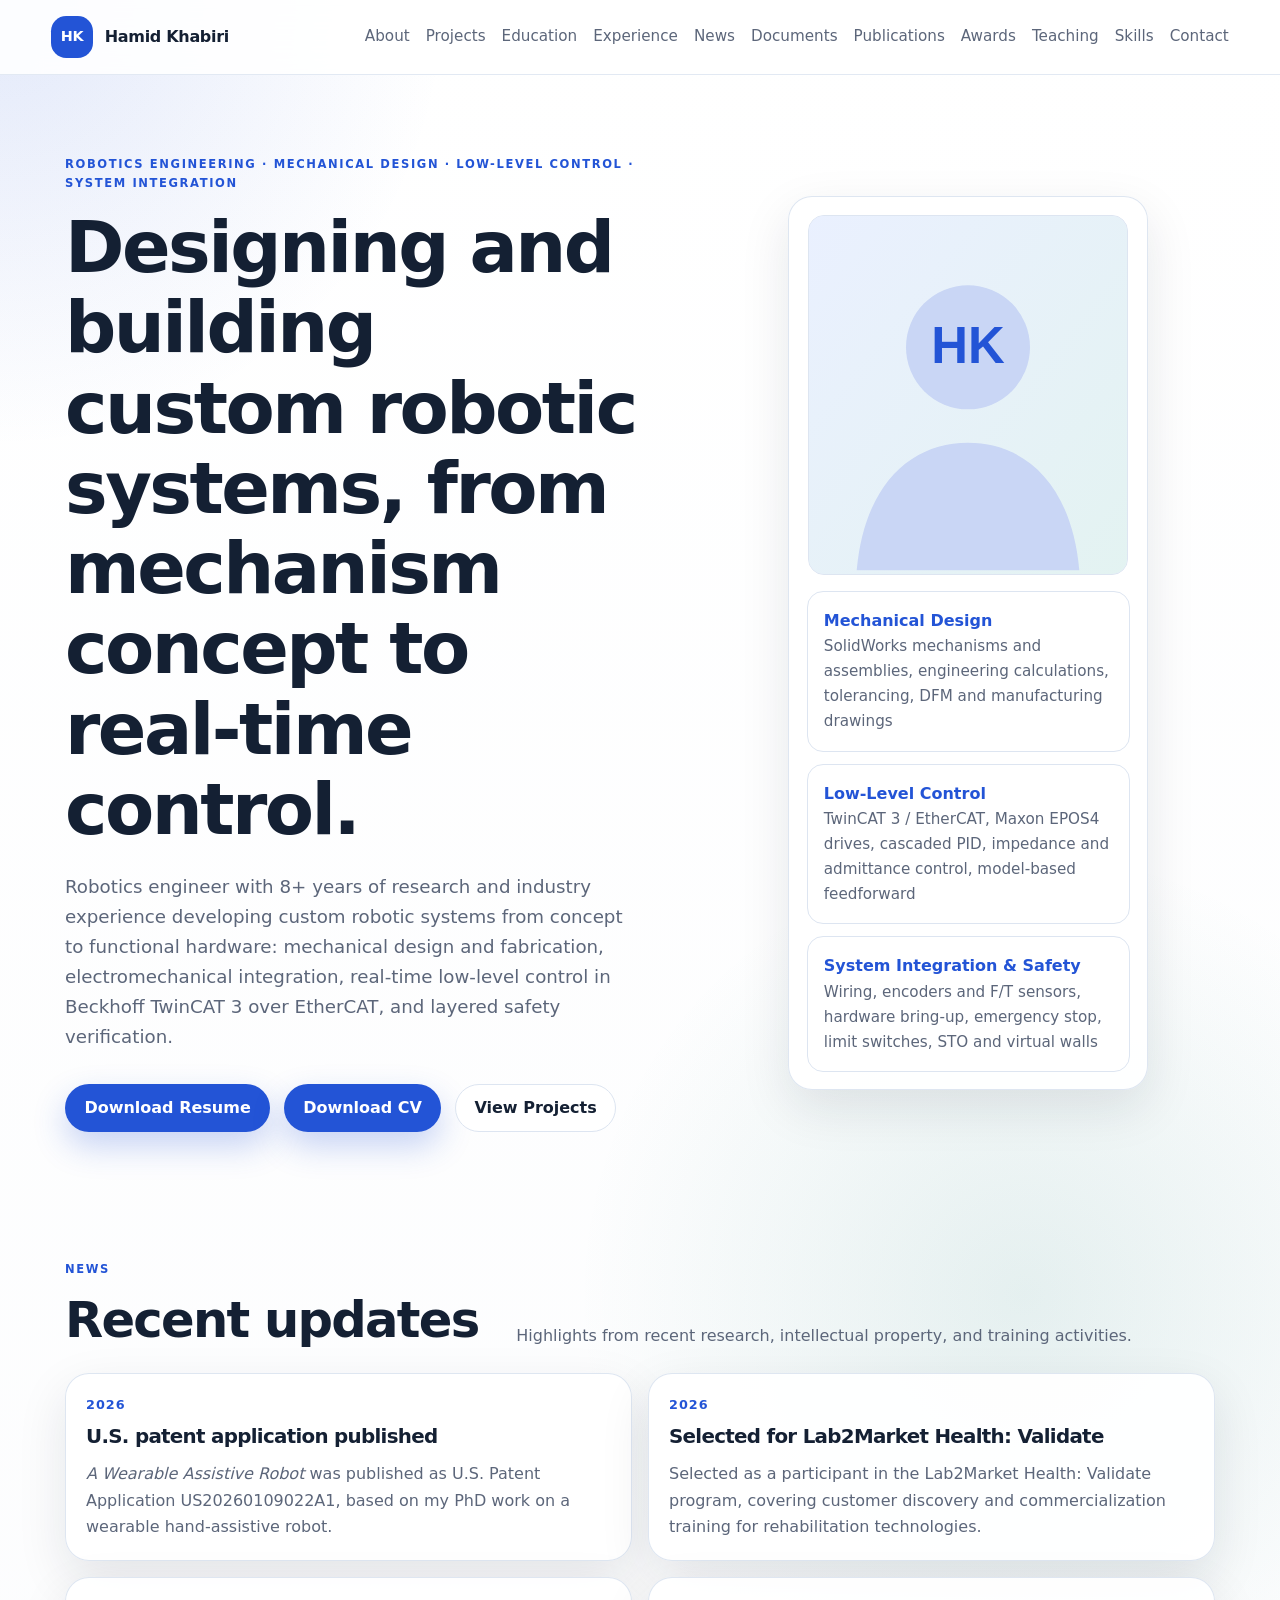
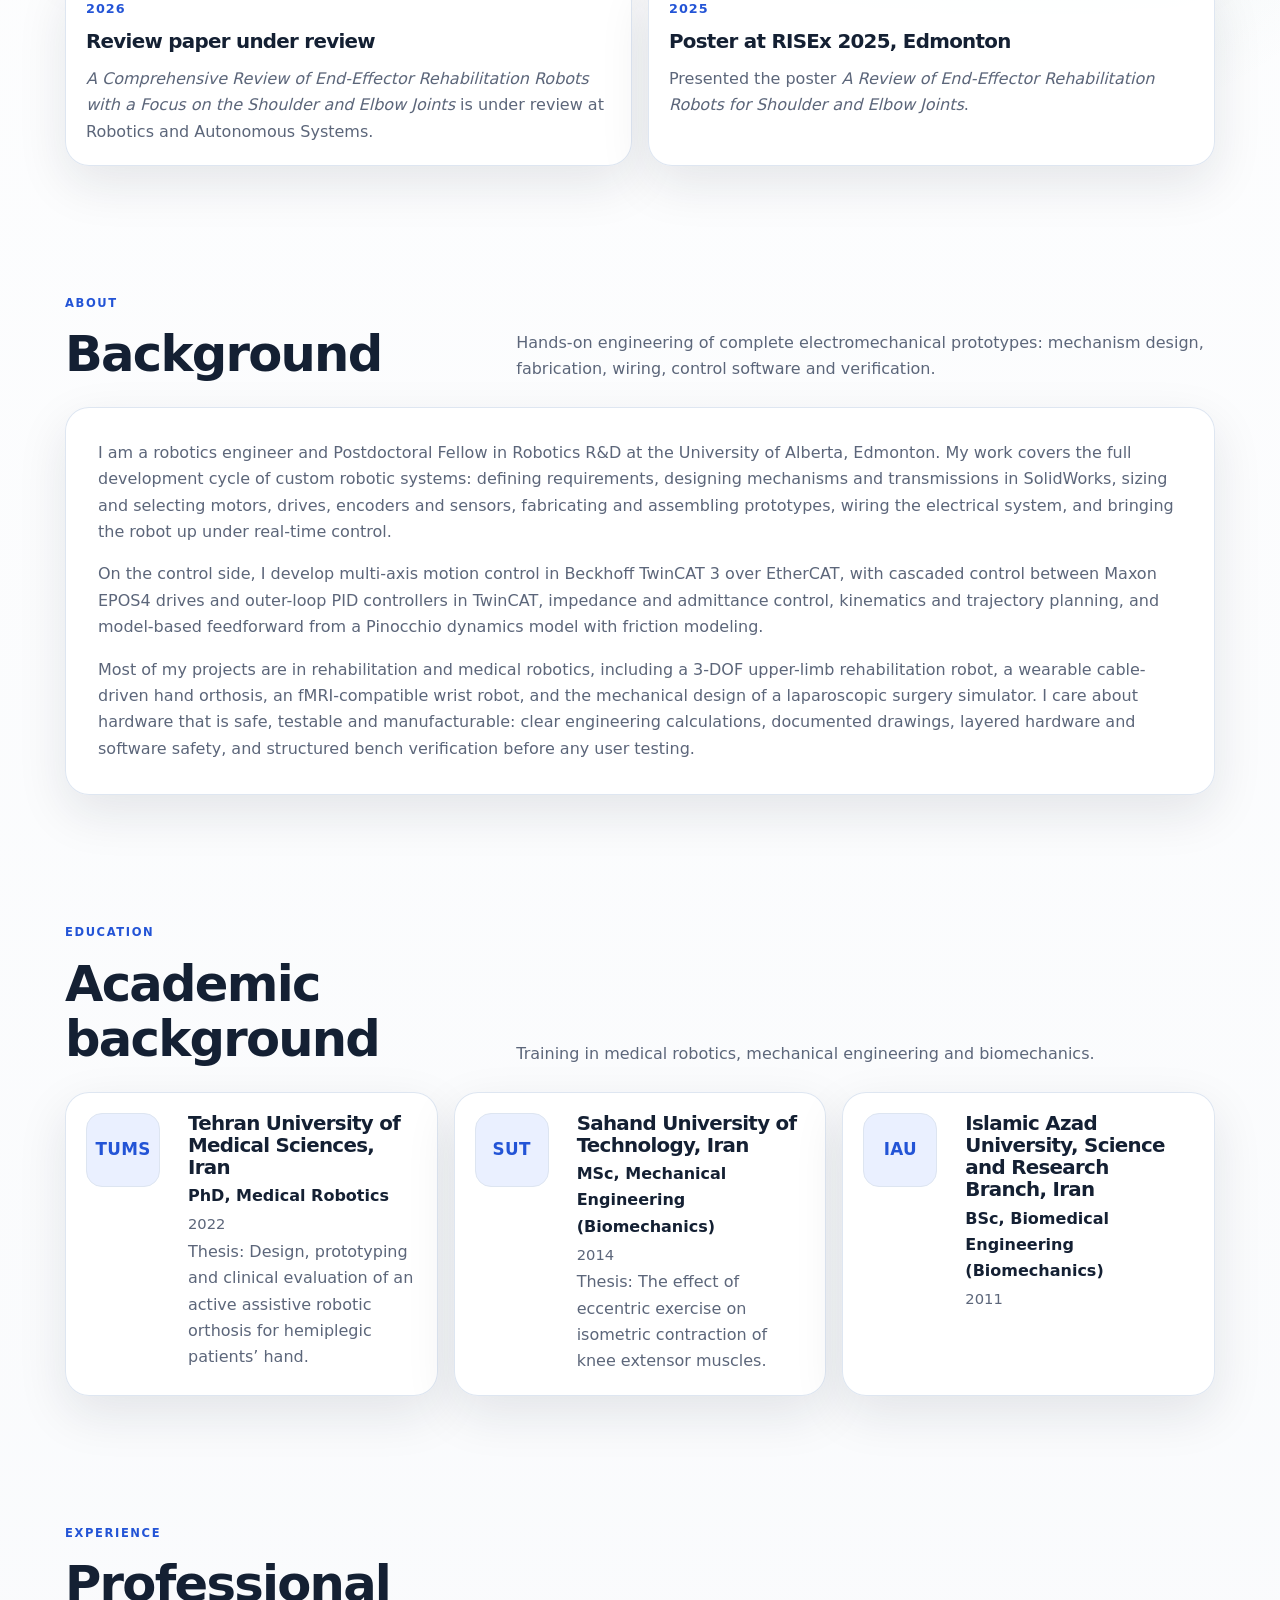
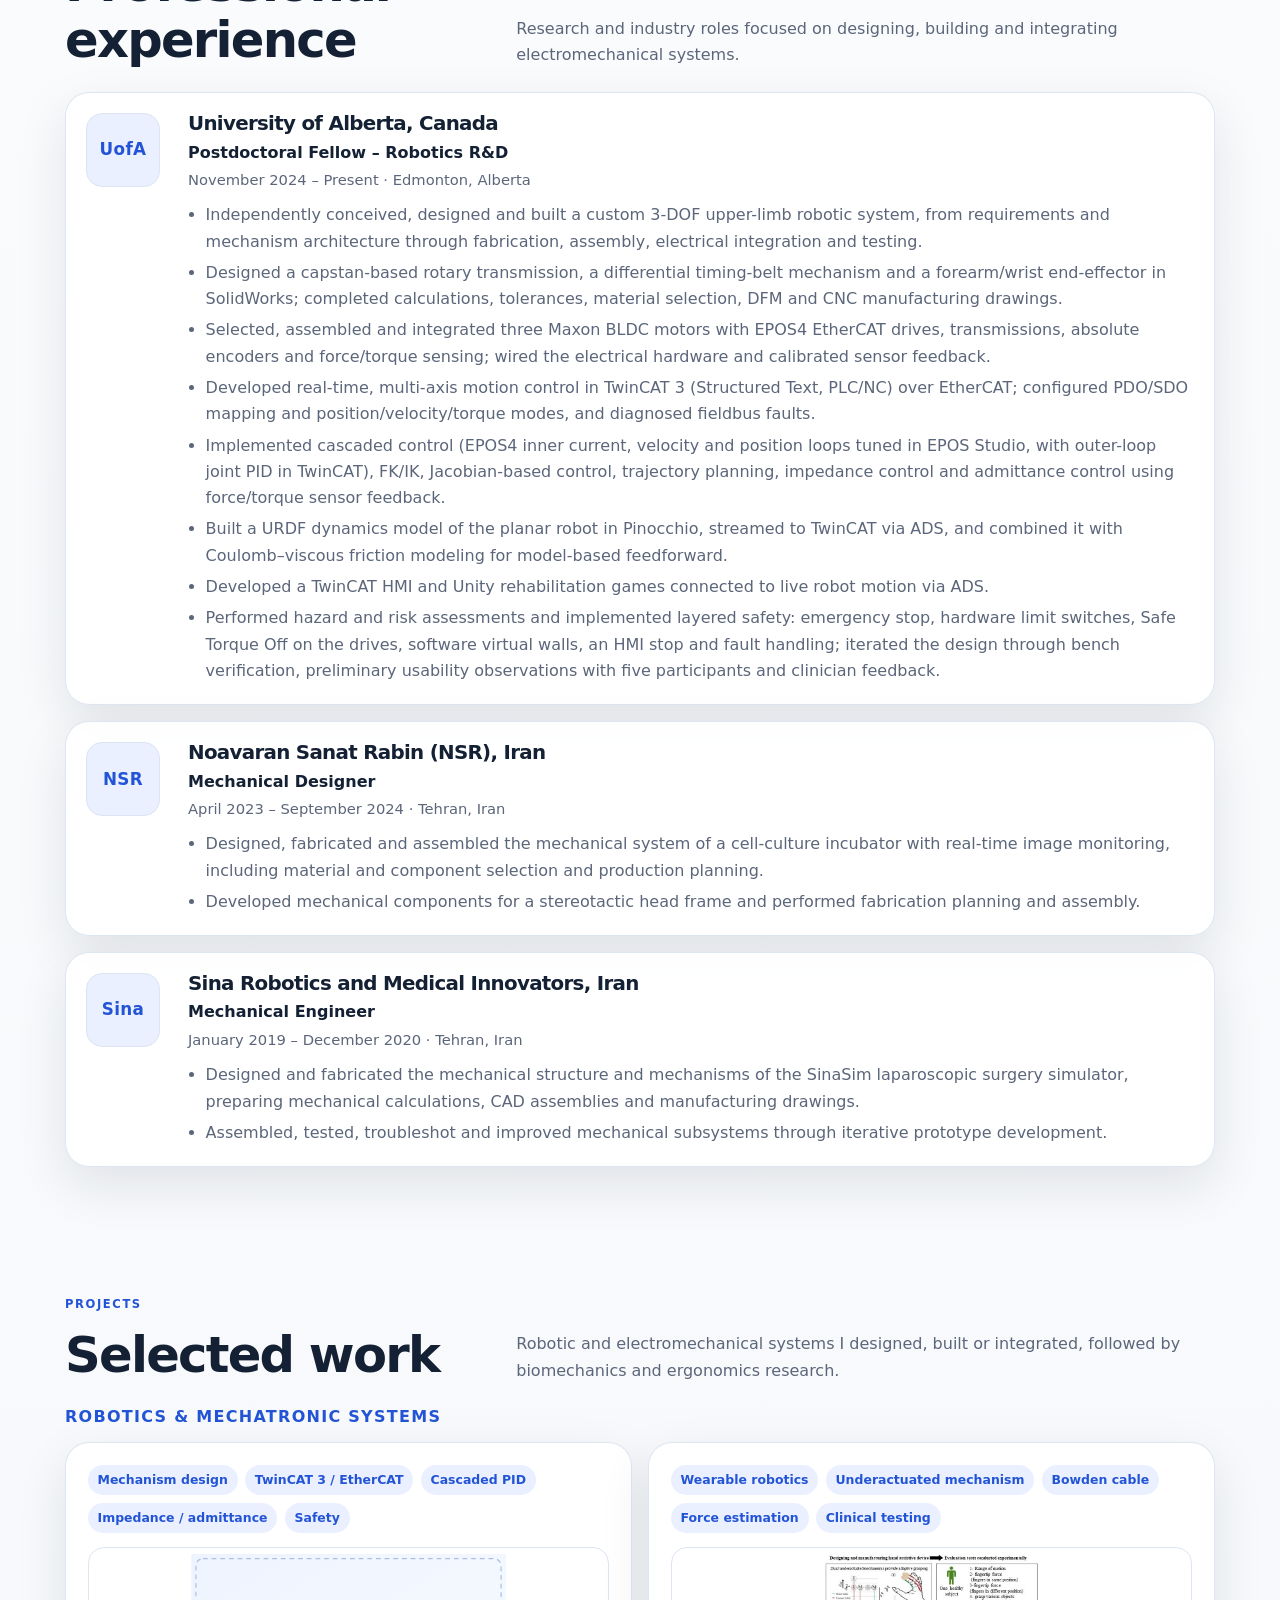
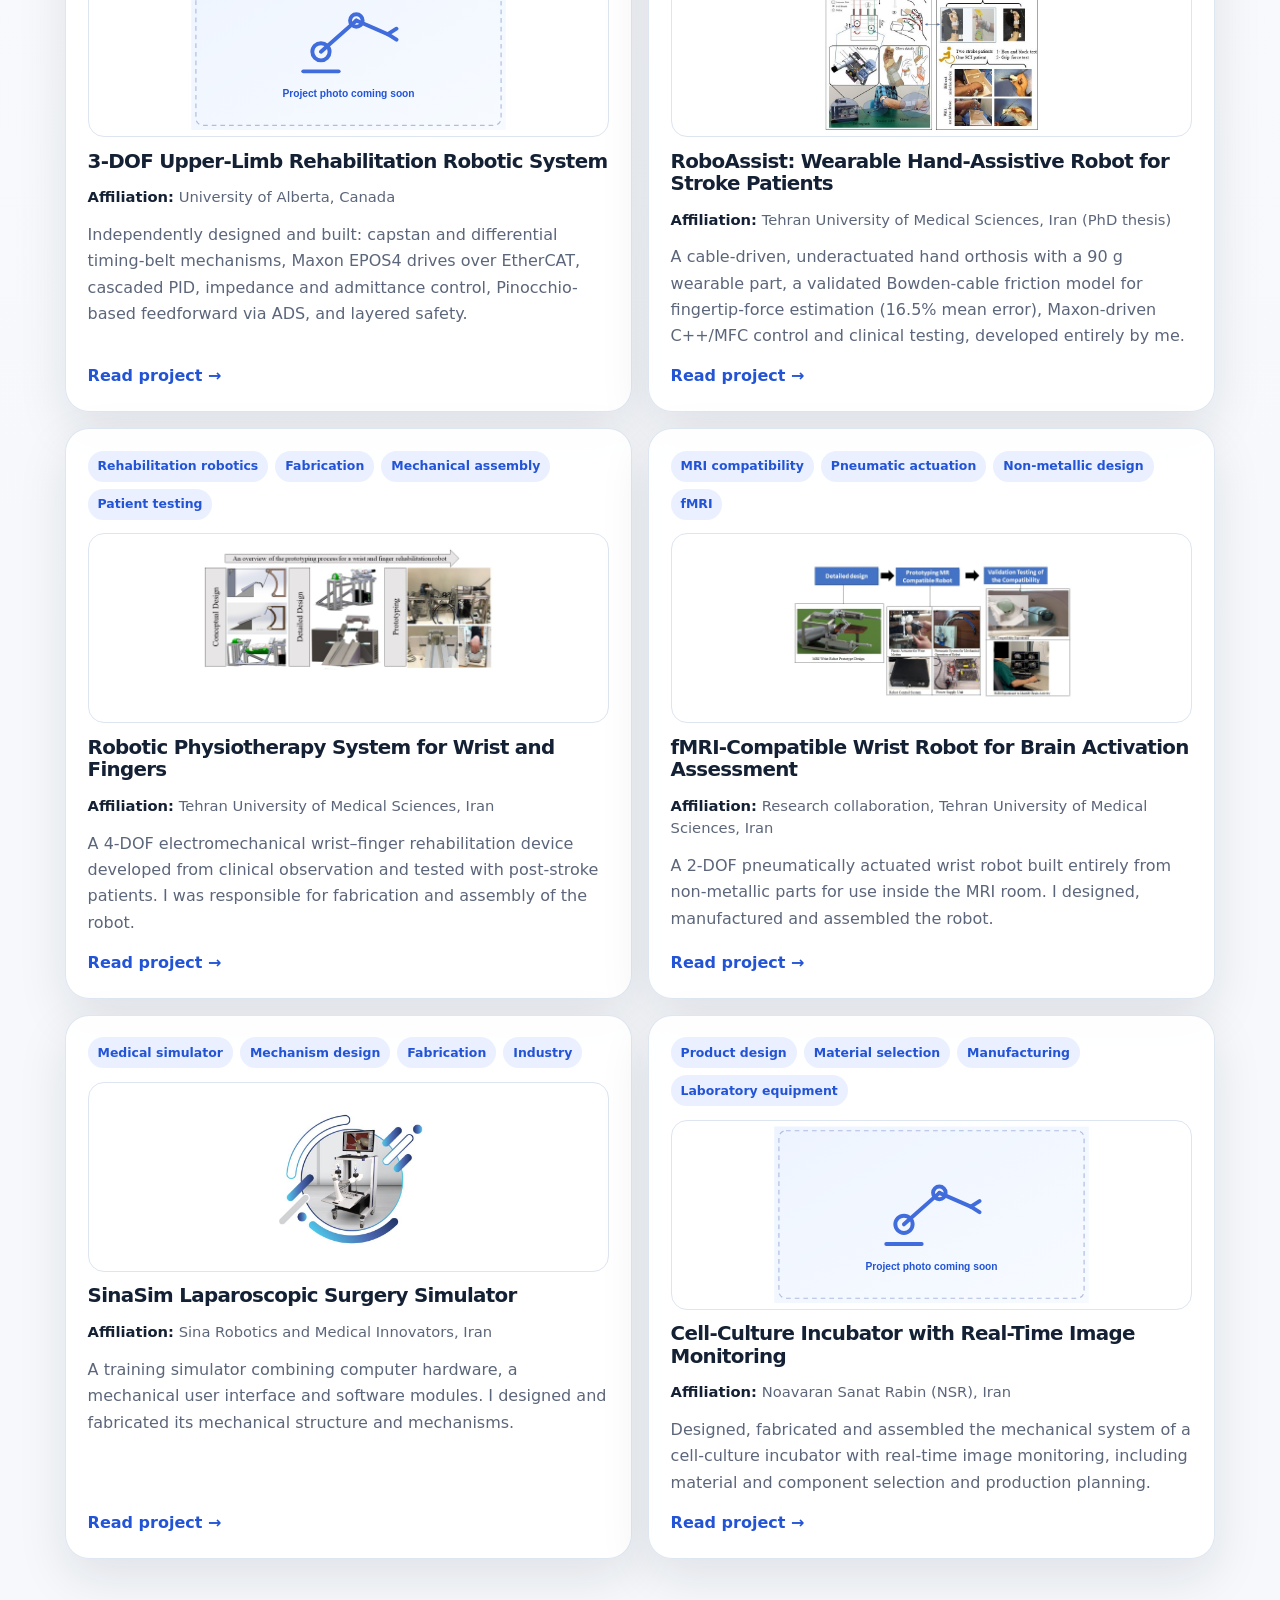
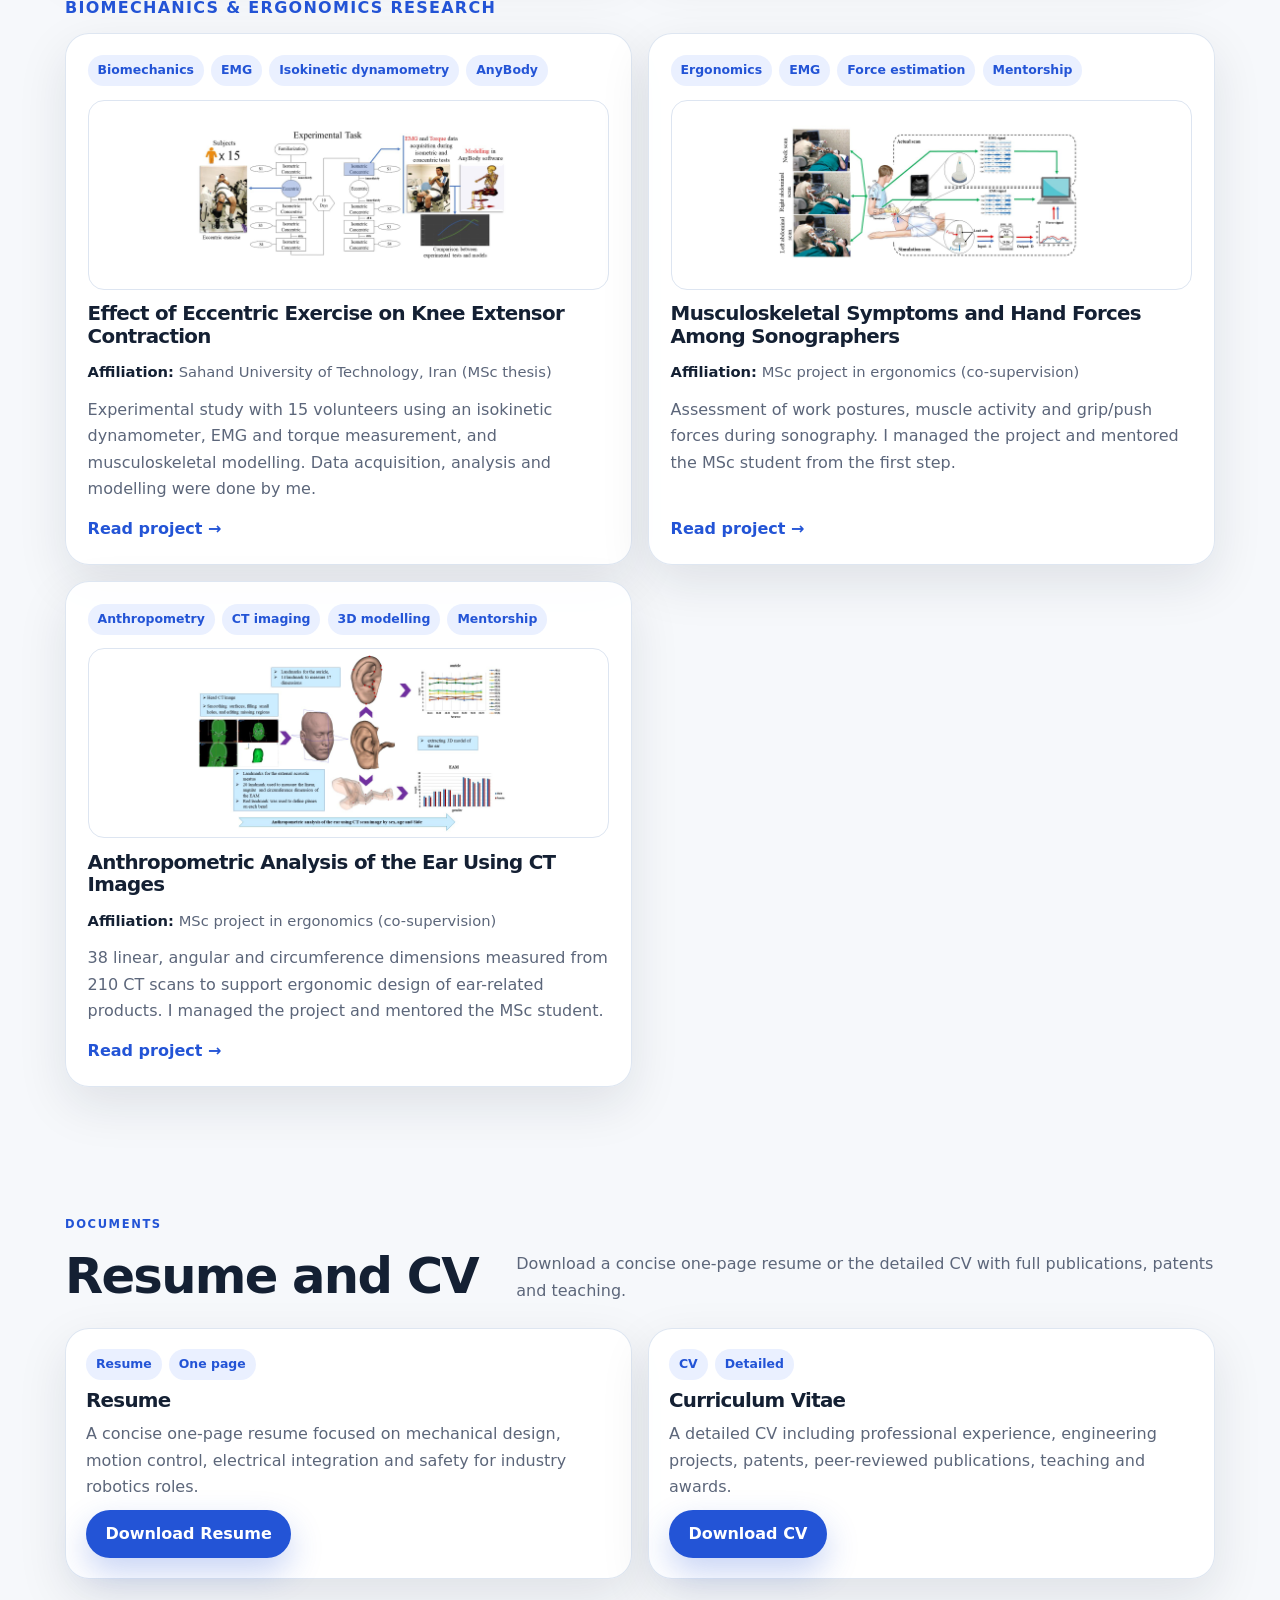
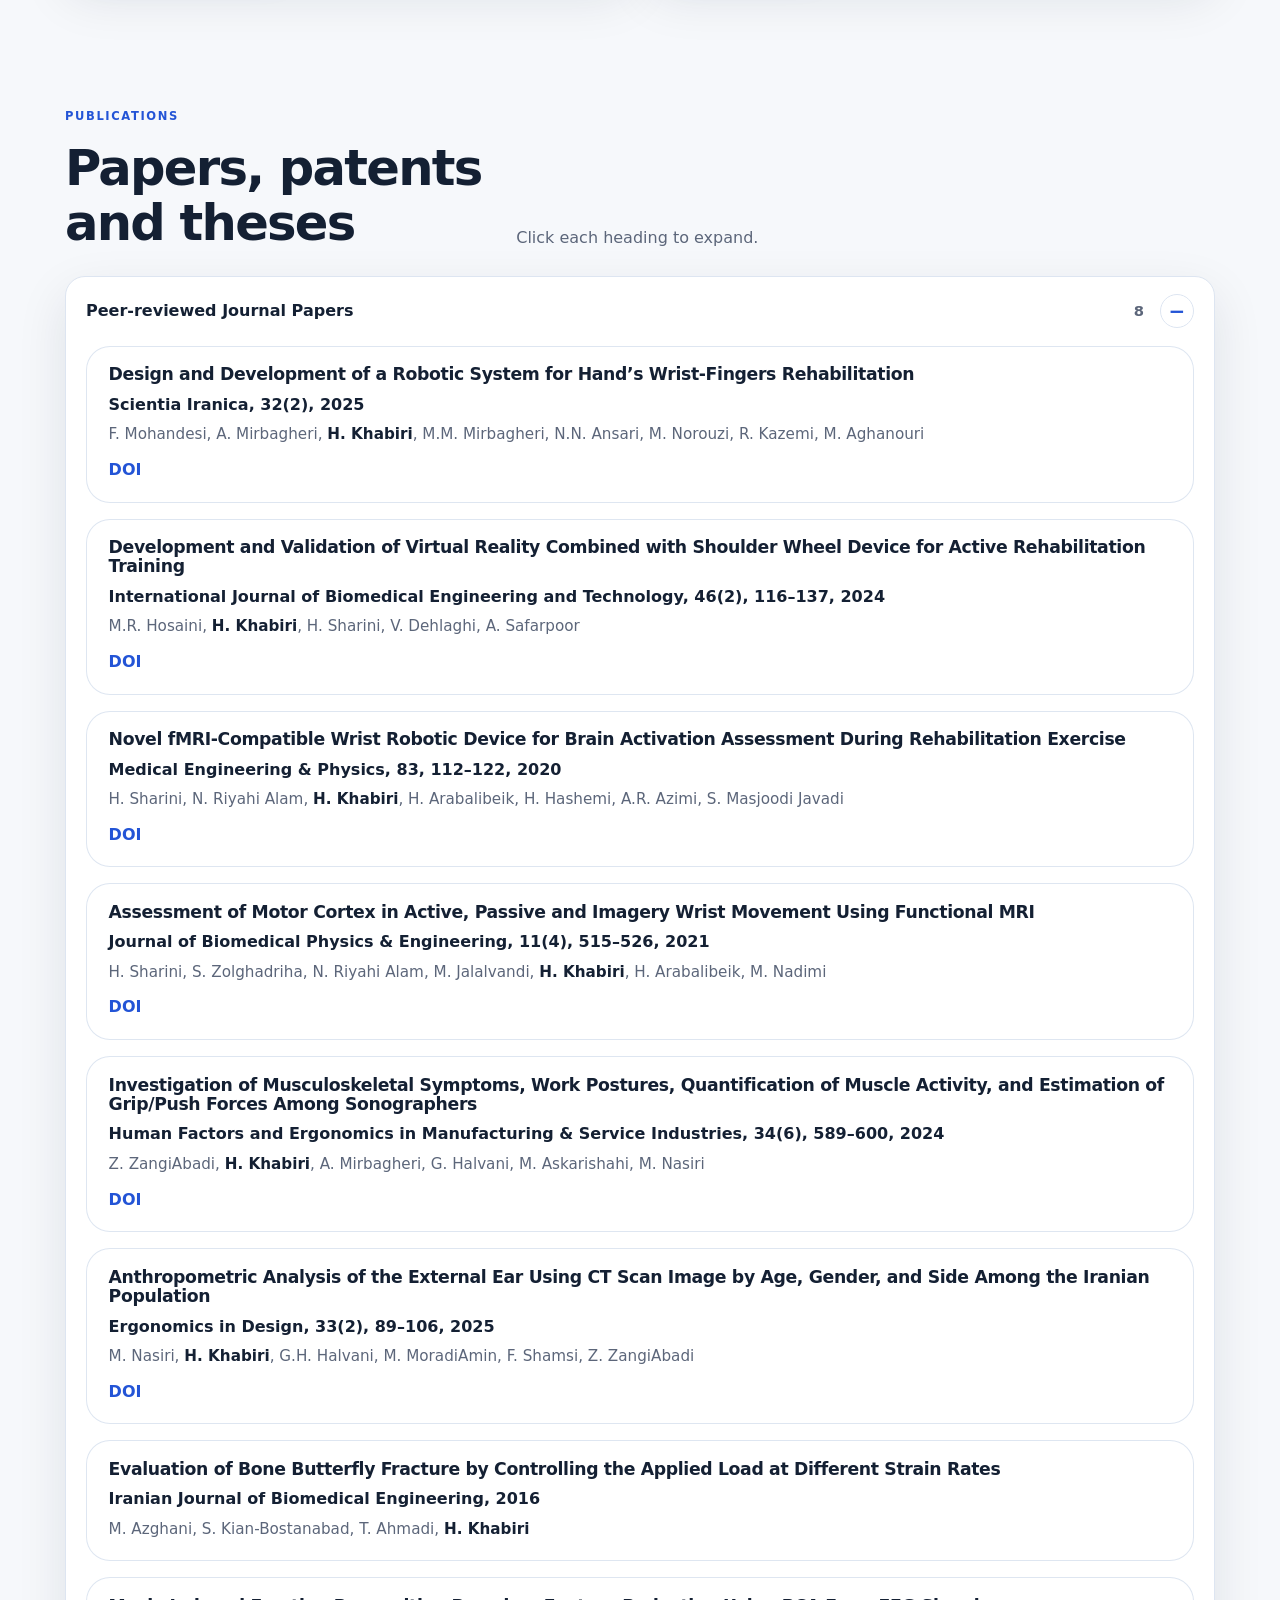
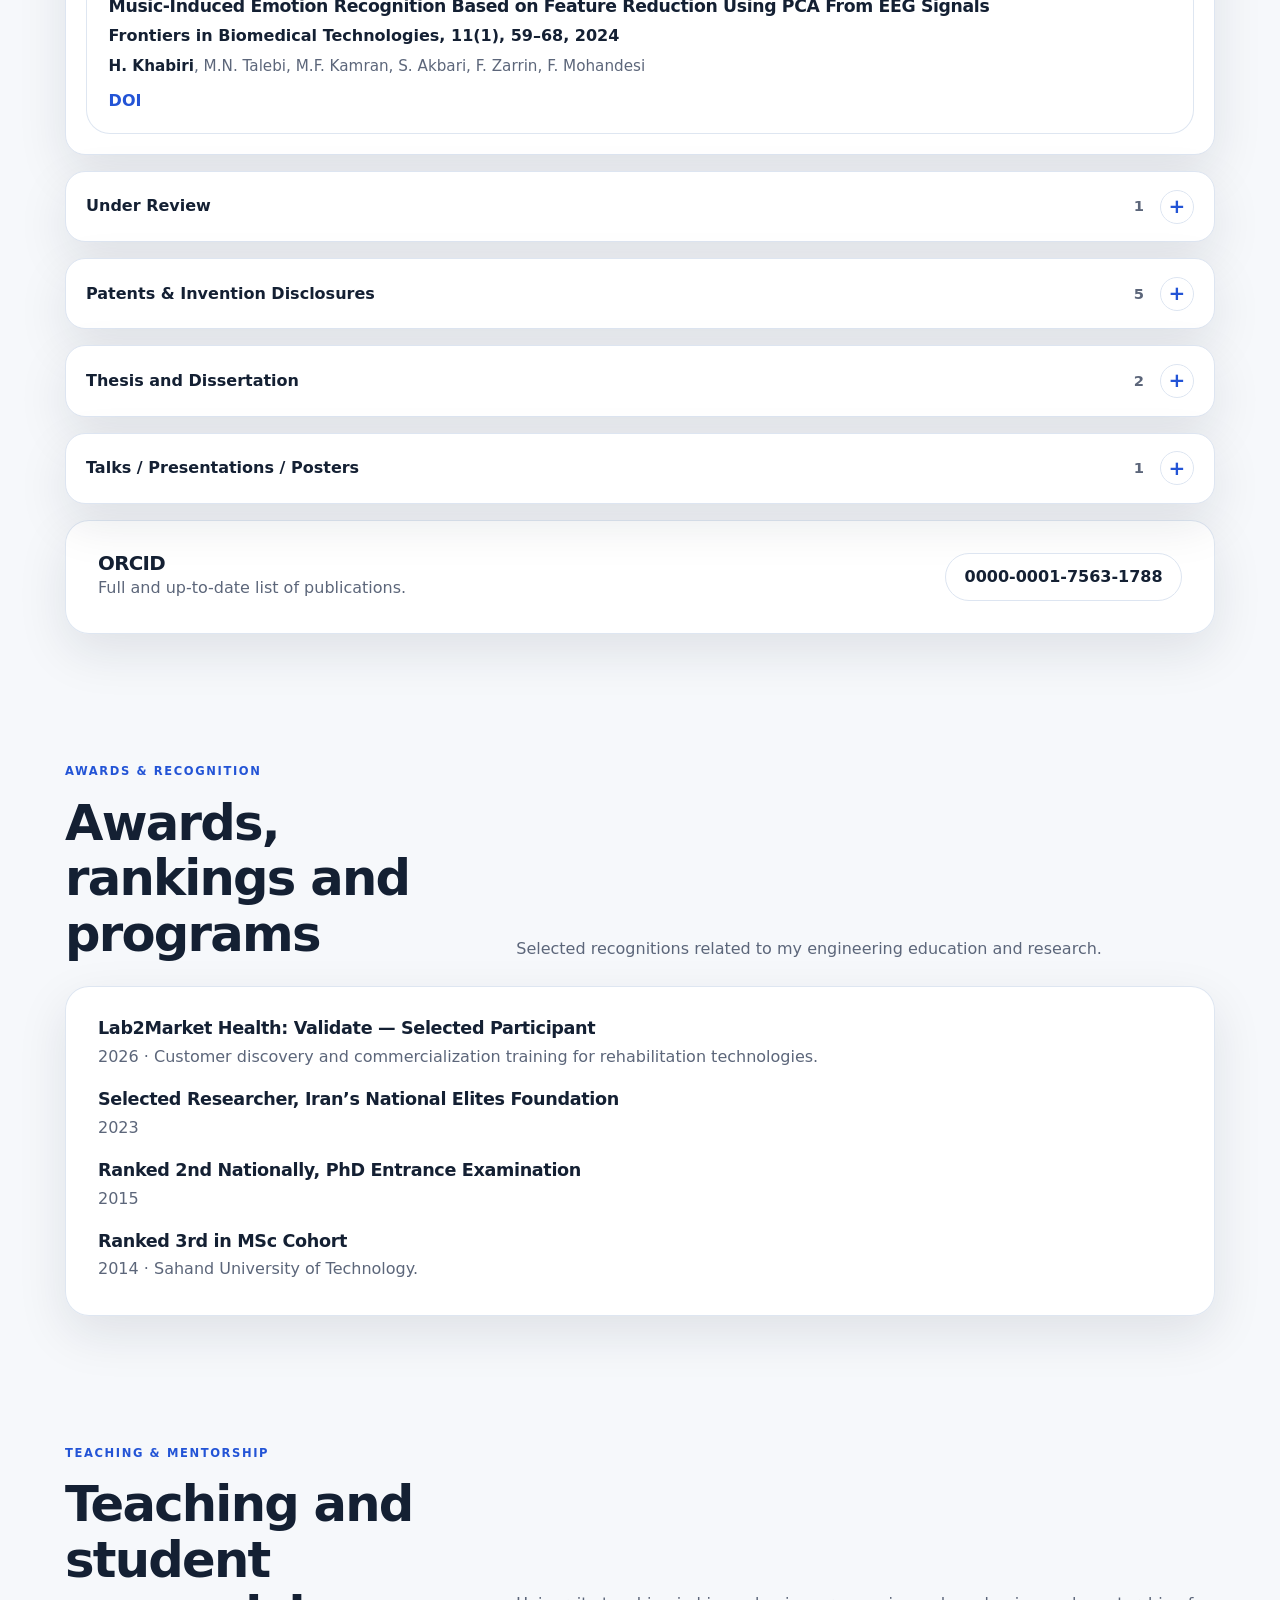
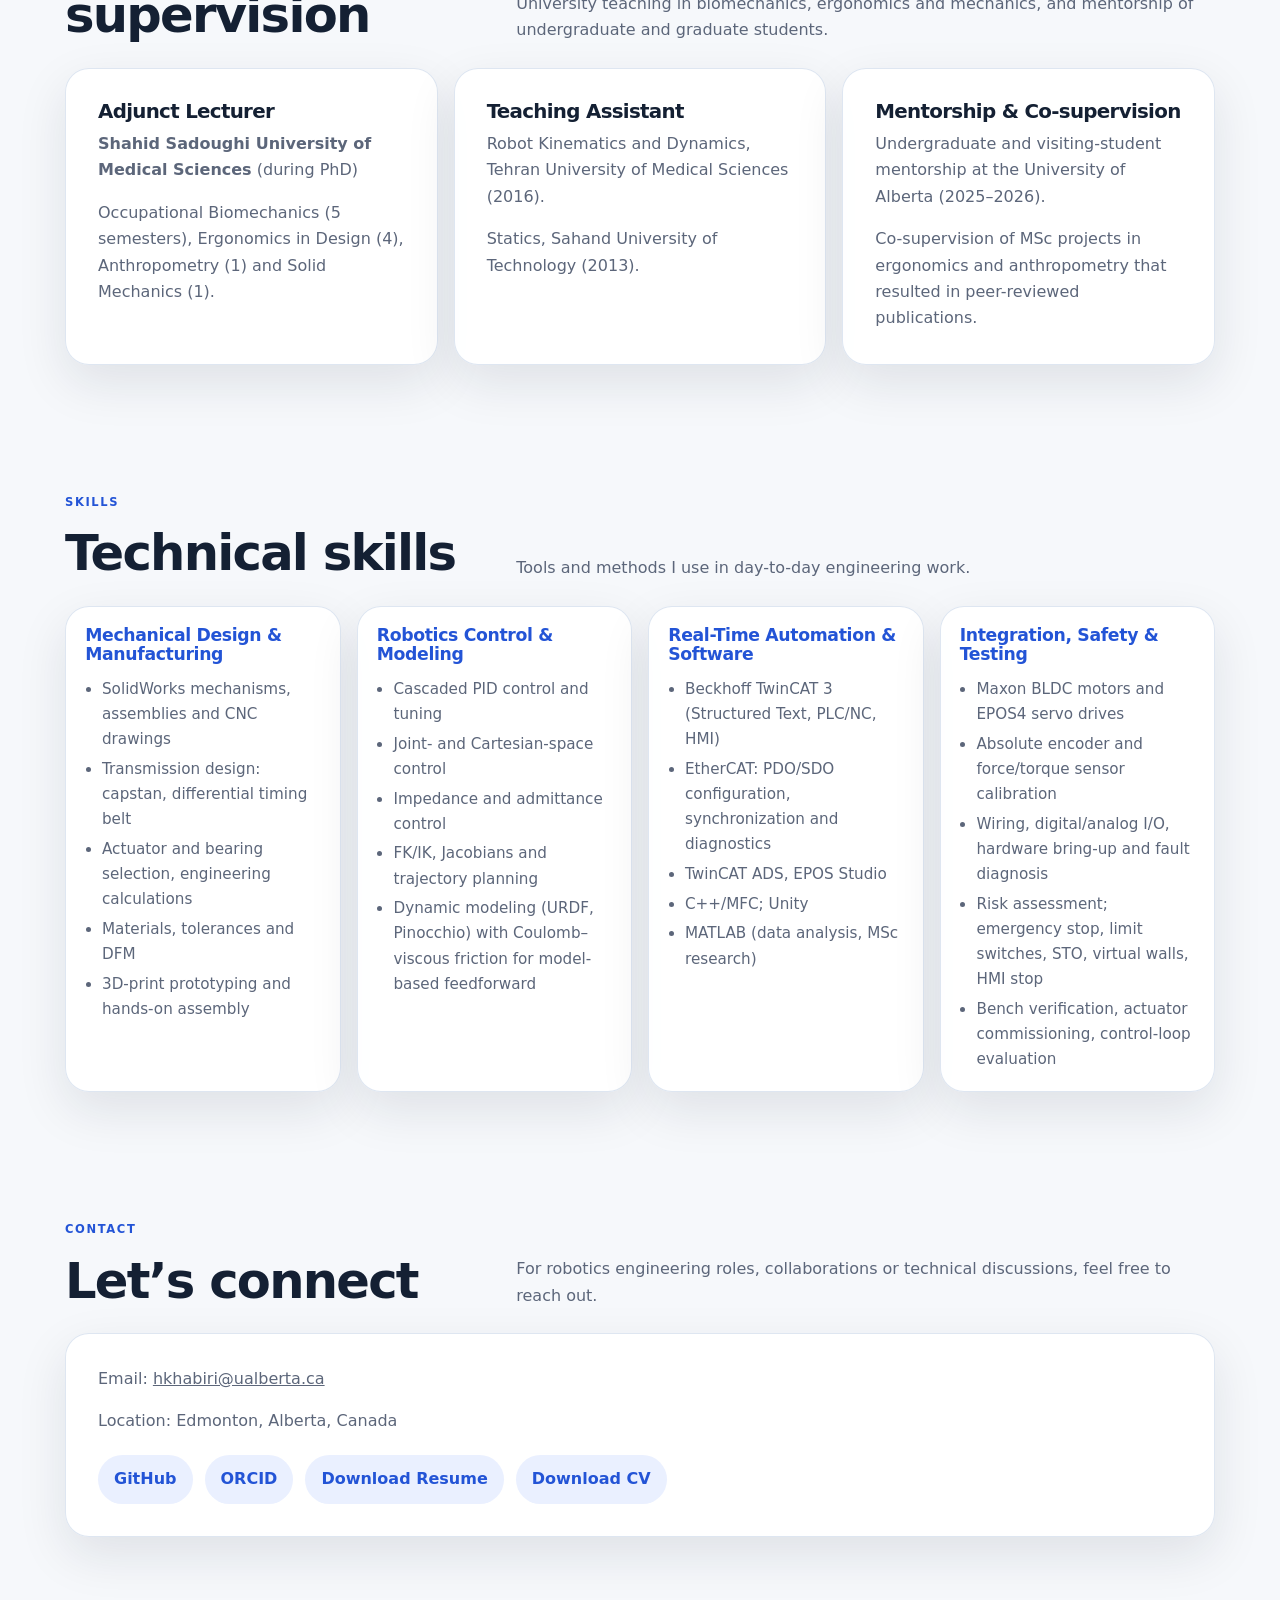
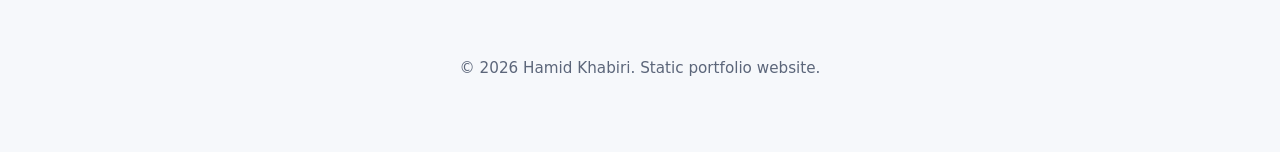
==== index.html @ 6292d35f "Add portfolio website" ====
<!DOCTYPE html>
<html lang="en">
<head>
  <meta charset="UTF-8">
  <meta name="viewport" content="width=device-width, initial-scale=1.0">
  <title>Hamid Khabiri, PhD | Robotics Engineering, Mechanical Design &amp; Motion Control Portfolio</title>
  <meta name="description" content="Portfolio of Hamid Khabiri, PhD — robotics engineer specializing in mechanical design, electromechanical integration, Beckhoff TwinCAT/EtherCAT motion control and rehabilitation robotics.">
  <meta name="author" content="Hamid Khabiri">
  <meta property="og:title" content="Hamid Khabiri, PhD | Robotics Engineering Portfolio">
  <meta property="og:description" content="Mechanical design, motion control and system integration for custom robotic systems.">
  <meta property="og:type" content="website">
  <link rel="icon" href="favicon.svg" type="image/svg+xml">
  <link rel="stylesheet" href="styles.css">
</head>
<body>

<header class="site-header">
  <a class="brand" href="index.html"><span class="brand-mark">HK</span><span>Hamid Khabiri</span></a>
  <nav class="nav" aria-label="Main navigation">
    <a href="#about">About</a>
    <a href="#projects">Projects</a>
    <a href="#education">Education</a>
    <a href="#experience">Experience</a>
    <a href="#news">News</a>
    <a href="#documents">Documents</a>
    <a href="#publications">Publications</a>
    <a href="#awards">Awards</a>
    <a href="#teaching">Teaching</a>
    <a href="#skills">Skills</a>
    <a href="#contact">Contact</a>
  </nav>
</header>

<main>

  <!-- ================= HERO ================= -->
  <section class="hero">
    <div class="hero-copy">
      <p class="eyebrow">Robotics Engineering · Mechanical Design · Low-Level Control · System Integration</p>
      <h1>Designing and building custom robotic systems, from mechanism concept to real-time control.</h1>
      <p class="hero-text">Robotics engineer with 8+ years of research and industry experience developing custom robotic systems from concept to functional hardware: mechanical design and fabrication, electromechanical integration, real-time low-level control in Beckhoff TwinCAT&nbsp;3 over EtherCAT, and layered safety verification.</p>
      <div class="hero-actions">
        <a class="button primary" href="assets/resumes/Hamid_Khabiri_Resume.pdf" download>Download Resume</a>
        <a class="button primary" href="assets/resumes/Hamid_Khabiri_CV.pdf" download>Download CV</a>
        <a class="button secondary" href="#projects">View Projects</a>
      </div>
    </div>

    <div class="hero-card profile-card" aria-label="Profile photo and portfolio highlights">
      <!-- To use your own photo: save it as assets/figures/profile.jpg (portrait, about 4:5). -->
      <img class="profile-photo" src="assets/figures/profile.jpg" alt="Hamid Khabiri"
           onerror="this.onerror=null;this.src='assets/figures/profile-placeholder.svg';">
      <div class="stat-grid">
        <div><strong>Mechanical Design</strong><span>SolidWorks mechanisms and assemblies, engineering calculations, tolerancing, DFM and manufacturing drawings</span></div>
        <div><strong>Low-Level Control</strong><span>TwinCAT&nbsp;3 / EtherCAT, Maxon EPOS4 drives, cascaded PID, impedance and admittance control, model-based feedforward</span></div>
        <div><strong>System Integration &amp; Safety</strong><span>Wiring, encoders and F/T sensors, hardware bring-up, emergency stop, limit switches, STO and virtual walls</span></div>
      </div>
    </div>
  </section>

  <!-- ================= NEWS ================= -->
  <section class="section" id="news">
    <div class="section-heading">
      <div><p class="eyebrow">News</p><h2>Recent updates</h2></div>
      <p>Highlights from recent research, intellectual property, and training activities.</p>
    </div>
    <div class="news-grid">
      <article class="content-card news-card">
        <p class="news-date">2026</p>
        <h3>U.S. patent application published</h3>
        <p><em>A Wearable Assistive Robot</em> was published as U.S. Patent Application US20260109022A1, based on my PhD work on a wearable hand-assistive robot.</p>
      </article>
      <article class="content-card news-card">
        <p class="news-date">2026</p>
        <h3>Selected for Lab2Market Health: Validate</h3>
        <p>Selected as a participant in the Lab2Market Health: Validate program, covering customer discovery and commercialization training for rehabilitation technologies.</p>
      </article>
      <article class="content-card news-card">
        <p class="news-date">2026</p>
        <h3>Review paper under review</h3>
        <p><em>A Comprehensive Review of End-Effector Rehabilitation Robots with a Focus on the Shoulder and Elbow Joints</em> is under review at Robotics and Autonomous Systems.</p>
      </article>
      <article class="content-card news-card">
        <p class="news-date">2025</p>
        <h3>Poster at RISEx 2025, Edmonton</h3>
        <p>Presented the poster <em>A Review of End-Effector Rehabilitation Robots for Shoulder and Elbow Joints</em>.</p>
      </article>
    </div>
  </section>

  <!-- ================= ABOUT ================= -->
  <section class="section" id="about">
    <div class="section-heading">
      <div><p class="eyebrow">About</p><h2>Background</h2></div>
      <p>Hands-on engineering of complete electromechanical prototypes: mechanism design, fabrication, wiring, control software and verification.</p>
    </div>
    <div class="content-card">
      <p>I am a robotics engineer and Postdoctoral Fellow in Robotics R&amp;D at the University of Alberta, Edmonton. My work covers the full development cycle of custom robotic systems: defining requirements, designing mechanisms and transmissions in SolidWorks, sizing and selecting motors, drives, encoders and sensors, fabricating and assembling prototypes, wiring the electrical system, and bringing the robot up under real-time control.</p>
      <p>On the control side, I develop multi-axis motion control in Beckhoff TwinCAT&nbsp;3 over EtherCAT, with cascaded control between Maxon EPOS4 drives and outer-loop PID controllers in TwinCAT, impedance and admittance control, kinematics and trajectory planning, and model-based feedforward from a Pinocchio dynamics model with friction modeling.</p>
      <p>Most of my projects are in rehabilitation and medical robotics, including a 3-DOF upper-limb rehabilitation robot, a wearable cable-driven hand orthosis, an fMRI-compatible wrist robot, and the mechanical design of a laparoscopic surgery simulator. I care about hardware that is safe, testable and manufacturable: clear engineering calculations, documented drawings, layered hardware and software safety, and structured bench verification before any user testing.</p>
    </div>
  </section>

  <!-- ================= EDUCATION ================= -->
  <section class="section" id="education">
    <div class="section-heading">
      <div><p class="eyebrow">Education</p><h2>Academic background</h2></div>
      <p>Training in medical robotics, mechanical engineering and biomechanics.</p>
    </div>
    <div class="logo-list">
      <!-- To add a university logo, replace the <div class="logo-tile"> with: <img src="assets/logos/tums.png" alt="TUMS logo"> -->
      <div class="content-card logo-card">
        <div class="logo-tile">TUMS</div>
        <div>
          <h3>Tehran University of Medical Sciences, Iran</h3>
          <p class="role">PhD, Medical Robotics</p>
          <p class="dates">2022</p>
          <p>Thesis: Design, prototyping and clinical evaluation of an active assistive robotic orthosis for hemiplegic patients’ hand.</p>
        </div>
      </div>
      <div class="content-card logo-card">
        <div class="logo-tile">SUT</div>
        <div>
          <h3>Sahand University of Technology, Iran</h3>
          <p class="role">MSc, Mechanical Engineering (Biomechanics)</p>
          <p class="dates">2014</p>
          <p>Thesis: The effect of eccentric exercise on isometric contraction of knee extensor muscles.</p>
        </div>
      </div>
      <div class="content-card logo-card">
        <div class="logo-tile">IAU</div>
        <div>
          <h3>Islamic Azad University, Science and Research Branch, Iran</h3>
          <p class="role">BSc, Biomedical Engineering (Biomechanics)</p>
          <p class="dates">2011</p>
        </div>
      </div>
    </div>
  </section>

  <!-- ================= EXPERIENCE ================= -->
  <section class="section" id="experience">
    <div class="section-heading">
      <div><p class="eyebrow">Experience</p><h2>Professional experience</h2></div>
      <p>Research and industry roles focused on designing, building and integrating electromechanical systems.</p>
    </div>
    <div class="experience-list">
      <div class="content-card experience-card">
        <div class="logo-tile">UofA</div>
        <div>
          <h3>University of Alberta, Canada</h3>
          <p class="role">Postdoctoral Fellow – Robotics R&amp;D</p>
          <p class="dates">November 2024 – Present · Edmonton, Alberta</p>
          <ul>
            <li>Independently conceived, designed and built a custom 3-DOF upper-limb robotic system, from requirements and mechanism architecture through fabrication, assembly, electrical integration and testing.</li>
            <li>Designed a capstan-based rotary transmission, a differential timing-belt mechanism and a forearm/wrist end-effector in SolidWorks; completed calculations, tolerances, material selection, DFM and CNC manufacturing drawings.</li>
            <li>Selected, assembled and integrated three Maxon BLDC motors with EPOS4 EtherCAT drives, transmissions, absolute encoders and force/torque sensing; wired the electrical hardware and calibrated sensor feedback.</li>
            <li>Developed real-time, multi-axis motion control in TwinCAT&nbsp;3 (Structured Text, PLC/NC) over EtherCAT; configured PDO/SDO mapping and position/velocity/torque modes, and diagnosed fieldbus faults.</li>
            <li>Implemented cascaded control (EPOS4 inner current, velocity and position loops tuned in EPOS Studio, with outer-loop joint PID in TwinCAT), FK/IK, Jacobian-based control, trajectory planning, impedance control and admittance control using force/torque sensor feedback.</li>
            <li>Built a URDF dynamics model of the planar robot in Pinocchio, streamed to TwinCAT via ADS, and combined it with Coulomb–viscous friction modeling for model-based feedforward.</li>
            <li>Developed a TwinCAT HMI and Unity rehabilitation games connected to live robot motion via ADS.</li>
            <li>Performed hazard and risk assessments and implemented layered safety: emergency stop, hardware limit switches, Safe Torque Off on the drives, software virtual walls, an HMI stop and fault handling; iterated the design through bench verification, preliminary usability observations with five participants and clinician feedback.</li>
          </ul>
        </div>
      </div>
      <div class="content-card experience-card">
        <div class="logo-tile">NSR</div>
        <div>
          <h3>Noavaran Sanat Rabin (NSR), Iran</h3>
          <p class="role">Mechanical Designer</p>
          <p class="dates">April 2023 – September 2024 · Tehran, Iran</p>
          <ul>
            <li>Designed, fabricated and assembled the mechanical system of a cell-culture incubator with real-time image monitoring, including material and component selection and production planning.</li>
            <li>Developed mechanical components for a stereotactic head frame and performed fabrication planning and assembly.</li>
          </ul>
        </div>
      </div>
      <div class="content-card experience-card">
        <div class="logo-tile">Sina</div>
        <div>
          <h3>Sina Robotics and Medical Innovators, Iran</h3>
          <p class="role">Mechanical Engineer</p>
          <p class="dates">January 2019 – December 2020 · Tehran, Iran</p>
          <ul>
            <li>Designed and fabricated the mechanical structure and mechanisms of the SinaSim laparoscopic surgery simulator, preparing mechanical calculations, CAD assemblies and manufacturing drawings.</li>
            <li>Assembled, tested, troubleshot and improved mechanical subsystems through iterative prototype development.</li>
          </ul>
        </div>
      </div>
    </div>
  </section>

  <!-- ================= PROJECTS ================= -->
  <section class="section" id="projects">
    <div class="section-heading">
      <div><p class="eyebrow">Projects</p><h2>Selected work</h2></div>
      <p>Robotic and electromechanical systems I designed, built or integrated, followed by biomechanics and ergonomics research.</p>
    </div>

    <h3 class="subsection-title">Robotics &amp; mechatronic systems</h3>
    <div class="project-grid">

      <article class="project-card">
        <div class="tag-row"><span>Mechanism design</span><span>TwinCAT 3 / EtherCAT</span><span>Cascaded PID</span><span>Impedance / admittance</span><span>Safety</span></div>
        <!-- Add a photo as assets/figures/upper_limb_rehab_robot.jpg -->
        <img class="project-thumb" loading="lazy" src="assets/figures/upper_limb_rehab_robot.jpg" alt="3-DOF upper-limb rehabilitation robotic system"
             onerror="this.onerror=null;this.src='assets/figures/placeholder.svg';">
        <h3>3-DOF Upper-Limb Rehabilitation Robotic System</h3>
        <p class="project-affiliation"><strong>Affiliation:</strong> University of Alberta, Canada</p>
        <p>Independently designed and built: capstan and differential timing-belt mechanisms, Maxon EPOS4 drives over EtherCAT, cascaded PID, impedance and admittance control, Pinocchio-based feedforward via ADS, and layered safety.</p>
        <a class="text-link" href="projects/upper-limb-rehabilitation-robot.html">Read project →</a>
      </article>

      <article class="project-card">
        <div class="tag-row"><span>Wearable robotics</span><span>Underactuated mechanism</span><span>Bowden cable</span><span>Force estimation</span><span>Clinical testing</span></div>
        <img class="project-thumb" loading="lazy" src="assets/figures/roboassist_hand_orthosis.jpg" alt="RoboAssist wearable hand-assistive robot">
        <h3>RoboAssist: Wearable Hand-Assistive Robot for Stroke Patients</h3>
        <p class="project-affiliation"><strong>Affiliation:</strong> Tehran University of Medical Sciences, Iran (PhD thesis)</p>
        <p>A cable-driven, underactuated hand orthosis with a 90&nbsp;g wearable part, a validated Bowden-cable friction model for fingertip-force estimation (16.5% mean error), Maxon-driven C++/MFC control and clinical testing, developed entirely by me.</p>
        <a class="text-link" href="projects/wearable-hand-orthosis.html">Read project →</a>
      </article>

      <article class="project-card">
        <div class="tag-row"><span>Rehabilitation robotics</span><span>Fabrication</span><span>Mechanical assembly</span><span>Patient testing</span></div>
        <img class="project-thumb" loading="lazy" src="assets/figures/wrist_finger_rehab_robot.jpg" alt="Wrist and finger rehabilitation robot prototyping process">
        <h3>Robotic Physiotherapy System for Wrist and Fingers</h3>
        <p class="project-affiliation"><strong>Affiliation:</strong> Tehran University of Medical Sciences, Iran</p>
        <p>A 4-DOF electromechanical wrist–finger rehabilitation device developed from clinical observation and tested with post-stroke patients. I was responsible for fabrication and assembly of the robot.</p>
        <a class="text-link" href="projects/wrist-finger-rehabilitation-robot.html">Read project →</a>
      </article>

      <article class="project-card">
        <div class="tag-row"><span>MRI compatibility</span><span>Pneumatic actuation</span><span>Non-metallic design</span><span>fMRI</span></div>
        <img class="project-thumb" loading="lazy" src="assets/figures/fmri_wrist_robot.jpg" alt="fMRI-compatible wrist robot">
        <h3>fMRI-Compatible Wrist Robot for Brain Activation Assessment</h3>
        <p class="project-affiliation"><strong>Affiliation:</strong> Research collaboration, Tehran University of Medical Sciences, Iran</p>
        <p>A 2-DOF pneumatically actuated wrist robot built entirely from non-metallic parts for use inside the MRI room. I designed, manufactured and assembled the robot.</p>
        <a class="text-link" href="projects/fmri-compatible-wrist-robot.html">Read project →</a>
      </article>

      <article class="project-card">
        <div class="tag-row"><span>Medical simulator</span><span>Mechanism design</span><span>Fabrication</span><span>Industry</span></div>
        <img class="project-thumb" loading="lazy" src="assets/figures/sinasim_laparoscopic_simulator.jpg" alt="SinaSim laparoscopic surgery simulator">
        <h3>SinaSim Laparoscopic Surgery Simulator</h3>
        <p class="project-affiliation"><strong>Affiliation:</strong> Sina Robotics and Medical Innovators, Iran</p>
        <p>A training simulator combining computer hardware, a mechanical user interface and software modules. I designed and fabricated its mechanical structure and mechanisms.</p>
        <a class="text-link" href="projects/sinasim-laparoscopic-simulator.html">Read project →</a>
      </article>

      <article class="project-card">
        <div class="tag-row"><span>Product design</span><span>Material selection</span><span>Manufacturing</span><span>Laboratory equipment</span></div>
        <!-- Add a photo as assets/figures/cell_culture_incubator.jpg -->
        <img class="project-thumb" loading="lazy" src="assets/figures/cell_culture_incubator.jpg" alt="Cell-culture incubator with image monitoring"
             onerror="this.onerror=null;this.src='assets/figures/placeholder.svg';">
        <h3>Cell-Culture Incubator with Real-Time Image Monitoring</h3>
        <p class="project-affiliation"><strong>Affiliation:</strong> Noavaran Sanat Rabin (NSR), Iran</p>
        <p>Designed, fabricated and assembled the mechanical system of a cell-culture incubator with real-time image monitoring, including material and component selection and production planning.</p>
        <a class="text-link" href="projects/cell-culture-incubator.html">Read project →</a>
      </article>
    </div>

    <h3 class="subsection-title" style="margin-top:2.5rem">Biomechanics &amp; ergonomics research</h3>
    <div class="project-grid">
      <article class="project-card">
        <div class="tag-row"><span>Biomechanics</span><span>EMG</span><span>Isokinetic dynamometry</span><span>AnyBody</span></div>
        <img class="project-thumb" loading="lazy" src="assets/figures/eccentric_exercise_study.jpg" alt="Eccentric exercise experimental task">
        <h3>Effect of Eccentric Exercise on Knee Extensor Contraction</h3>
        <p class="project-affiliation"><strong>Affiliation:</strong> Sahand University of Technology, Iran (MSc thesis)</p>
        <p>Experimental study with 15 volunteers using an isokinetic dynamometer, EMG and torque measurement, and musculoskeletal modelling. Data acquisition, analysis and modelling were done by me.</p>
        <a class="text-link" href="projects/eccentric-exercise-knee-study.html">Read project →</a>
      </article>

      <article class="project-card">
        <div class="tag-row"><span>Ergonomics</span><span>EMG</span><span>Force estimation</span><span>Mentorship</span></div>
        <img class="project-thumb" loading="lazy" src="assets/figures/sonographer_ergonomics.jpg" alt="Sonographer muscle activity and force estimation setup">
        <h3>Musculoskeletal Symptoms and Hand Forces Among Sonographers</h3>
        <p class="project-affiliation"><strong>Affiliation:</strong> MSc project in ergonomics (co-supervision)</p>
        <p>Assessment of work postures, muscle activity and grip/push forces during sonography. I managed the project and mentored the MSc student from the first step.</p>
        <a class="text-link" href="projects/sonographer-ergonomics.html">Read project →</a>
      </article>

      <article class="project-card">
        <div class="tag-row"><span>Anthropometry</span><span>CT imaging</span><span>3D modelling</span><span>Mentorship</span></div>
        <img class="project-thumb" loading="lazy" src="assets/figures/ear_ct_anthropometry.jpg" alt="Anthropometric analysis of the ear using CT images">
        <h3>Anthropometric Analysis of the Ear Using CT Images</h3>
        <p class="project-affiliation"><strong>Affiliation:</strong> MSc project in ergonomics (co-supervision)</p>
        <p>38 linear, angular and circumference dimensions measured from 210 CT scans to support ergonomic design of ear-related products. I managed the project and mentored the MSc student.</p>
        <a class="text-link" href="projects/ear-ct-anthropometry.html">Read project →</a>
      </article>
    </div>
  </section>

  <!-- ================= DOCUMENTS ================= -->
  <section class="section" id="documents">
    <div class="section-heading">
      <div><p class="eyebrow">Documents</p><h2>Resume and CV</h2></div>
      <p>Download a concise one-page resume or the detailed CV with full publications, patents and teaching.</p>
    </div>
    <div class="resume-grid">
      <div class="content-card resume-card">
        <div class="tag-row"><span>Resume</span><span>One page</span></div>
        <h3>Resume</h3>
        <p>A concise one-page resume focused on mechanical design, motion control, electrical integration and safety for industry robotics roles.</p>
        <a class="button primary" href="assets/resumes/Hamid_Khabiri_Resume.pdf" download>Download Resume</a>
      </div>
      <div class="content-card resume-card">
        <div class="tag-row"><span>CV</span><span>Detailed</span></div>
        <h3>Curriculum Vitae</h3>
        <p>A detailed CV including professional experience, engineering projects, patents, peer-reviewed publications, teaching and awards.</p>
        <a class="button primary" href="assets/resumes/Hamid_Khabiri_CV.pdf" download>Download CV</a>
      </div>
    </div>
  </section>

  <!-- ================= PUBLICATIONS ================= -->
  <section class="section" id="publications">
    <div class="section-heading">
      <div><p class="eyebrow">Publications</p><h2>Papers, patents and theses</h2></div>
      <p>Click each heading to expand.</p>
    </div>

    <div class="publication-accordion-list">

      <details class="publication-accordion" open>
        <summary><span>Peer-reviewed Journal Papers</span><span class="accordion-count">8</span></summary>
        <div class="publication-list">
          <div class="content-card publication">
            <h3>Design and Development of a Robotic System for Hand’s Wrist-Fingers Rehabilitation</h3>
            <p class="publication-meta">Scientia Iranica, 32(2), 2025</p>
            <p class="authors">F. Mohandesi, A. Mirbagheri, <strong>H. Khabiri</strong>, M.M. Mirbagheri, N.N. Ansari, M. Norouzi, R. Kazemi, M. Aghanouri</p>
            <div class="publication-links"><a href="https://doi.org/10.24200/sci.2023.59650.6362" target="_blank" rel="noreferrer">DOI</a></div>
          </div>
          <div class="content-card publication">
            <h3>Development and Validation of Virtual Reality Combined with Shoulder Wheel Device for Active Rehabilitation Training</h3>
            <p class="publication-meta">International Journal of Biomedical Engineering and Technology, 46(2), 116–137, 2024</p>
            <p class="authors">M.R. Hosaini, <strong>H. Khabiri</strong>, H. Sharini, V. Dehlaghi, A. Safarpoor</p>
            <div class="publication-links"><a href="https://doi.org/10.1504/IJBET.2024.141570" target="_blank" rel="noreferrer">DOI</a></div>
          </div>
          <div class="content-card publication">
            <h3>Novel fMRI-Compatible Wrist Robotic Device for Brain Activation Assessment During Rehabilitation Exercise</h3>
            <p class="publication-meta">Medical Engineering &amp; Physics, 83, 112–122, 2020</p>
            <p class="authors">H. Sharini, N. Riyahi Alam, <strong>H. Khabiri</strong>, H. Arabalibeik, H. Hashemi, A.R. Azimi, S. Masjoodi Javadi</p>
            <div class="publication-links"><a href="https://doi.org/10.1016/j.medengphy.2020.05.008" target="_blank" rel="noreferrer">DOI</a></div>
          </div>
          <div class="content-card publication">
            <h3>Assessment of Motor Cortex in Active, Passive and Imagery Wrist Movement Using Functional MRI</h3>
            <p class="publication-meta">Journal of Biomedical Physics &amp; Engineering, 11(4), 515–526, 2021</p>
            <p class="authors">H. Sharini, S. Zolghadriha, N. Riyahi Alam, M. Jalalvandi, <strong>H. Khabiri</strong>, H. Arabalibeik, M. Nadimi</p>
            <div class="publication-links"><a href="https://doi.org/10.31661/jbpe.v0i0.1034" target="_blank" rel="noreferrer">DOI</a></div>
          </div>
          <div class="content-card publication">
            <h3>Investigation of Musculoskeletal Symptoms, Work Postures, Quantification of Muscle Activity, and Estimation of Grip/Push Forces Among Sonographers</h3>
            <p class="publication-meta">Human Factors and Ergonomics in Manufacturing &amp; Service Industries, 34(6), 589–600, 2024</p>
            <p class="authors">Z. ZangiAbadi, <strong>H. Khabiri</strong>, A. Mirbagheri, G. Halvani, M. Askarishahi, M. Nasiri</p>
            <div class="publication-links"><a href="https://doi.org/10.1002/hfm.21051" target="_blank" rel="noreferrer">DOI</a></div>
          </div>
          <div class="content-card publication">
            <h3>Anthropometric Analysis of the External Ear Using CT Scan Image by Age, Gender, and Side Among the Iranian Population</h3>
            <p class="publication-meta">Ergonomics in Design, 33(2), 89–106, 2025</p>
            <p class="authors">M. Nasiri, <strong>H. Khabiri</strong>, G.H. Halvani, M. MoradiAmin, F. Shamsi, Z. ZangiAbadi</p>
            <div class="publication-links"><a href="https://doi.org/10.1177/10648046241228360" target="_blank" rel="noreferrer">DOI</a></div>
          </div>
          <div class="content-card publication">
            <h3>Evaluation of Bone Butterfly Fracture by Controlling the Applied Load at Different Strain Rates</h3>
            <p class="publication-meta">Iranian Journal of Biomedical Engineering, 2016</p>
            <p class="authors">M. Azghani, S. Kian-Bostanabad, T. Ahmadi, <strong>H. Khabiri</strong></p>
          </div>
          <div class="content-card publication">
            <h3>Music-Induced Emotion Recognition Based on Feature Reduction Using PCA From EEG Signals</h3>
            <p class="publication-meta">Frontiers in Biomedical Technologies, 11(1), 59–68, 2024</p>
            <p class="authors"><strong>H. Khabiri</strong>, M.N. Talebi, M.F. Kamran, S. Akbari, F. Zarrin, F. Mohandesi</p>
            <div class="publication-links"><a href="https://doi.org/10.18502/fbt.v11i1.14512" target="_blank" rel="noreferrer">DOI</a></div>
          </div>
        </div>
      </details>

      <details class="publication-accordion">
        <summary><span>Under Review</span><span class="accordion-count">1</span></summary>
        <div class="publication-list">
          <div class="content-card publication">
            <h3>A Comprehensive Review of End-Effector Rehabilitation Robots with a Focus on the Shoulder and Elbow Joints</h3>
            <p class="publication-meta">Robotics and Autonomous Systems, under review, 2026</p>
            <p class="authors"><strong>H. Khabiri</strong>, M. Nazarahari</p>
          </div>
        </div>
      </details>

      <details class="publication-accordion">
        <summary><span>Patents &amp; Invention Disclosures</span><span class="accordion-count">5</span></summary>
        <div class="publication-list">
          <div class="content-card publication">
            <h3>A Wearable Assistive Robot</h3>
            <p class="publication-meta">U.S. Patent Application US20260109022A1, published 2026</p>
            <p class="authors">Named inventor</p>
          </div>
          <div class="content-card publication">
            <h3>Active Assistive Hand Orthosis</h3>
            <p class="publication-meta">Iranian Patent No. 101489, 2020</p>
            <p class="authors">Named inventor</p>
          </div>
          <div class="content-card publication">
            <h3>Hand, Wrist and Finger Physiotherapy Robot</h3>
            <p class="publication-meta">Iranian Patent No. 104035, 2021</p>
            <p class="authors">Named inventor</p>
          </div>
          <div class="content-card publication">
            <h3>MRI-Compatible Wrist Rehabilitation Robot</h3>
            <p class="publication-meta">Iranian Patent No. 96394, 2018</p>
            <p class="authors">Named inventor</p>
          </div>
          <div class="content-card publication">
            <h3>Upper-Limb Rehabilitation Robotic System</h3>
            <p class="publication-meta">University of Alberta Invention Disclosure D2027-0005</p>
            <p class="authors">Named inventor</p>
          </div>
        </div>
      </details>

      <details class="publication-accordion">
        <summary><span>Thesis and Dissertation</span><span class="accordion-count">2</span></summary>
        <div class="publication-list">
          <div class="content-card publication">
            <h3>Design, Prototyping and Clinical Evaluation of an Active Assistive Robotic Orthosis for Hemiplegic Patients’ Hand</h3>
            <p class="publication-meta">PhD Thesis, Medical Robotics, Tehran University of Medical Sciences, 2022</p>
          </div>
          <div class="content-card publication">
            <h3>The Effect of Eccentric Exercise on Isometric Contraction of Knee Extensor Muscles</h3>
            <p class="publication-meta">MSc Thesis, Mechanical Engineering (Biomechanics), Sahand University of Technology, 2014</p>
          </div>
        </div>
      </details>

      <details class="publication-accordion">
        <summary><span>Talks / Presentations / Posters</span><span class="accordion-count">1</span></summary>
        <div class="publication-list">
          <div class="content-card publication">
            <h3>A Review of End-Effector Rehabilitation Robots for Shoulder and Elbow Joints</h3>
            <p class="publication-meta">Poster, RISEx 2025, Edmonton, Canada</p>
            <p class="authors"><strong>H. Khabiri</strong>, M. Nazarahari</p>
          </div>
        </div>
      </details>
    </div>

    <div class="content-card scholar-card">
      <div>
        <h3>ORCID</h3>
        <p>Full and up-to-date list of publications.</p>
      </div>
      <a class="button secondary" href="https://orcid.org/0000-0001-7563-1788" target="_blank" rel="noreferrer">0000-0001-7563-1788</a>
    </div>
  </section>

  <!-- ================= AWARDS ================= -->
  <section class="section" id="awards">
    <div class="section-heading">
      <div><p class="eyebrow">Awards &amp; Recognition</p><h2>Awards, rankings and programs</h2></div>
      <p>Selected recognitions related to my engineering education and research.</p>
    </div>
    <div class="content-card">
      <div class="item-list">
        <div>
          <h3>Lab2Market Health: Validate — Selected Participant</h3>
          <p>2026 · Customer discovery and commercialization training for rehabilitation technologies.</p>
        </div>
        <div>
          <h3>Selected Researcher, Iran’s National Elites Foundation</h3>
          <p>2023</p>
        </div>
        <div>
          <h3>Ranked 2nd Nationally, PhD Entrance Examination</h3>
          <p>2015</p>
        </div>
        <div>
          <h3>Ranked 3rd in MSc Cohort</h3>
          <p>2014 · Sahand University of Technology.</p>
        </div>
      </div>
    </div>
  </section>

  <!-- ================= TEACHING ================= -->
  <section class="section" id="teaching">
    <div class="section-heading">
      <div><p class="eyebrow">Teaching &amp; Mentorship</p><h2>Teaching and student supervision</h2></div>
      <p>University teaching in biomechanics, ergonomics and mechanics, and mentorship of undergraduate and graduate students.</p>
    </div>
    <div class="card-grid">
      <div class="content-card">
        <h3>Adjunct Lecturer</h3>
        <p><strong>Shahid Sadoughi University of Medical Sciences</strong> (during PhD)</p>
        <p>Occupational Biomechanics (5 semesters), Ergonomics in Design (4), Anthropometry (1) and Solid Mechanics (1).</p>
      </div>
      <div class="content-card">
        <h3>Teaching Assistant</h3>
        <p>Robot Kinematics and Dynamics, Tehran University of Medical Sciences (2016).</p>
        <p>Statics, Sahand University of Technology (2013).</p>
      </div>
      <div class="content-card">
        <h3>Mentorship &amp; Co-supervision</h3>
        <p>Undergraduate and visiting-student mentorship at the University of Alberta (2025–2026).</p>
        <p>Co-supervision of MSc projects in ergonomics and anthropometry that resulted in peer-reviewed publications.</p>
      </div>
    </div>
  </section>

  <!-- ================= SKILLS ================= -->
  <section class="section" id="skills">
    <div class="section-heading">
      <div><p class="eyebrow">Skills</p><h2>Technical skills</h2></div>
      <p>Tools and methods I use in day-to-day engineering work.</p>
    </div>
    <div class="skills-grid">
      <div class="skill-card">
        <h3>Mechanical Design &amp; Manufacturing</h3>
        <ul>
          <li>SolidWorks mechanisms, assemblies and CNC drawings</li>
          <li>Transmission design: capstan, differential timing belt</li>
          <li>Actuator and bearing selection, engineering calculations</li>
          <li>Materials, tolerances and DFM</li>
          <li>3D-print prototyping and hands-on assembly</li>
        </ul>
      </div>
      <div class="skill-card">
        <h3>Robotics Control &amp; Modeling</h3>
        <ul>
          <li>Cascaded PID control and tuning</li>
          <li>Joint- and Cartesian-space control</li>
          <li>Impedance and admittance control</li>
          <li>FK/IK, Jacobians and trajectory planning</li>
          <li>Dynamic modeling (URDF, Pinocchio) with Coulomb–viscous friction for model-based feedforward</li>
        </ul>
      </div>
      <div class="skill-card">
        <h3>Real-Time Automation &amp; Software</h3>
        <ul>
          <li>Beckhoff TwinCAT 3 (Structured Text, PLC/NC, HMI)</li>
          <li>EtherCAT: PDO/SDO configuration, synchronization and diagnostics</li>
          <li>TwinCAT ADS, EPOS Studio</li>
          <li>C++/MFC; Unity</li>
          <li>MATLAB (data analysis, MSc research)</li>
        </ul>
      </div>
      <div class="skill-card">
        <h3>Integration, Safety &amp; Testing</h3>
        <ul>
          <li>Maxon BLDC motors and EPOS4 servo drives</li>
          <li>Absolute encoder and force/torque sensor calibration</li>
          <li>Wiring, digital/analog I/O, hardware bring-up and fault diagnosis</li>
          <li>Risk assessment; emergency stop, limit switches, STO, virtual walls, HMI stop</li>
          <li>Bench verification, actuator commissioning, control-loop evaluation</li>
        </ul>
      </div>
    </div>
  </section>

  <!-- ================= CONTACT ================= -->
  <section class="section" id="contact">
    <div class="section-heading">
      <div><p class="eyebrow">Contact</p><h2>Let’s connect</h2></div>
      <p>For robotics engineering roles, collaborations or technical discussions, feel free to reach out.</p>
    </div>
    <div class="content-card">
      <p>Email: <a href="mailto:hkhabiri@ualberta.ca">hkhabiri@ualberta.ca</a></p>
      <p>Location: Edmonton, Alberta, Canada</p>
      <div class="contact-links">
        <!-- Add LinkedIn here when ready: <a href="https://www.linkedin.com/in/YOUR-PROFILE" target="_blank" rel="noreferrer">LinkedIn</a> -->
        <a href="https://github.com/hamid-khabiri" target="_blank" rel="noreferrer">GitHub</a>
        <a href="https://orcid.org/0000-0001-7563-1788" target="_blank" rel="noreferrer">ORCID</a>
        <a href="assets/resumes/Hamid_Khabiri_Resume.pdf" download>Download Resume</a>
        <a href="assets/resumes/Hamid_Khabiri_CV.pdf" download>Download CV</a>
      </div>
    </div>
  </section>

</main>

<footer class="site-footer">
  <p>© <span id="year">2026</span> Hamid Khabiri. Static portfolio website.</p>
</footer>

<script>document.getElementById("year").textContent = new Date().getFullYear();</script>
</body>
</html>
---- styles.css ----
/* =========================================================
   Hamid Khabiri — Portfolio stylesheet
   Edit the colour tokens below to re-theme the whole site.
   ========================================================= */
:root {
  --bg: #f6f8fb;
  --surface: #ffffff;
  --text: #142033;
  --muted: #5c667a;
  --line: #dde5f1;
  --accent: #2354d6;
  --accent-dark: #173fa5;
  --accent-2: #0f766e;
  --accent-soft: #eaf0ff;
  --shadow: 0 18px 50px rgba(20, 32, 51, 0.10);
  --radius: 24px;
}

* { box-sizing: border-box; }
html { scroll-behavior: smooth; scroll-padding-top: 6rem; }
body {
  margin: 0;
  font-family: Inter, ui-sans-serif, system-ui, -apple-system, BlinkMacSystemFont, "Segoe UI", sans-serif;
  color: var(--text);
  background:
    radial-gradient(circle at top left, rgba(35, 84, 214, 0.13), transparent 28rem),
    radial-gradient(circle at 80% 10%, rgba(15, 118, 110, 0.10), transparent 28rem),
    linear-gradient(180deg, #ffffff 0%, var(--bg) 42%);
  background-color: var(--bg);
  line-height: 1.65;
}
a { color: inherit; }
img { max-width: 100%; }

/* ---------- Header ---------- */
.site-header {
  position: sticky; top: 0; z-index: 20;
  display: flex; justify-content: space-between; align-items: center; gap: 2rem;
  padding: 1rem clamp(1rem, 4vw, 4rem);
  background: rgba(255, 255, 255, 0.88);
  backdrop-filter: blur(18px); -webkit-backdrop-filter: blur(18px);
  border-bottom: 1px solid rgba(221, 229, 241, 0.85);
}
.brand {
  display: inline-flex; align-items: center; gap: 0.75rem;
  font-weight: 800; text-decoration: none; letter-spacing: -0.02em; white-space: nowrap;
}
.brand-mark {
  display: inline-grid; place-items: center;
  width: 2.6rem; height: 2.6rem; border-radius: 0.95rem;
  background: var(--accent); color: #fff; font-size: 0.9rem;
}
.nav {
  display: flex; flex-wrap: wrap; justify-content: flex-end; gap: 0.35rem 1rem;
  color: var(--muted); font-size: 0.95rem;
}
.nav a { text-decoration: none; }
.nav a:hover { color: var(--accent); }

main { width: min(1150px, calc(100% - 2rem)); margin: 0 auto; }

/* ---------- Typography ---------- */
.eyebrow {
  margin: 0 0 0.9rem; color: var(--accent);
  text-transform: uppercase; letter-spacing: 0.14em; font-size: 0.72rem; font-weight: 800;
}
h1, h2, h3 { margin: 0; line-height: 1.12; letter-spacing: -0.035em; }
h1 { font-size: clamp(2.4rem, 5.6vw, 4.7rem); }
h2 { font-size: clamp(2rem, 4vw, 3.1rem); }
h3 { font-size: 1.24rem; }

/* ---------- Hero ---------- */
.hero {
  display: grid; grid-template-columns: minmax(0, 1.08fr) minmax(310px, 0.92fr);
  align-items: center; gap: clamp(2rem, 6vw, 5rem);
  min-height: 74vh; padding: 5rem 0 4rem;
}
.hero-text { margin: 1.4rem 0 0; max-width: 45rem; color: var(--muted); font-size: 1.14rem; }
.hero-actions { display: flex; flex-wrap: wrap; gap: 0.85rem; margin-top: 2rem; }

.button {
  display: inline-flex; align-items: center; justify-content: center;
  min-height: 3rem; padding: 0 1.15rem; border-radius: 999px;
  text-decoration: none; font-weight: 800; border: 1px solid transparent;
}
.button.primary { background: var(--accent); color: #fff; box-shadow: 0 14px 32px rgba(35, 84, 214, 0.25); }
.button.primary:hover { background: var(--accent-dark); }
.button.secondary { background: #fff; border-color: var(--line); }
.button.secondary:hover { border-color: var(--accent); color: var(--accent); }

/* ---------- Cards ---------- */
.hero-card, .content-card, .project-card, .skill-card, .figure-card {
  background: rgba(255, 255, 255, 0.92);
  border: 1px solid rgba(221, 229, 241, 0.95);
  border-radius: var(--radius);
  box-shadow: var(--shadow);
}
.profile-card { width: min(100%, 360px); justify-self: center; overflow: hidden; padding: 1.1rem; }
.profile-photo {
  width: min(100%, 320px); aspect-ratio: 4 / 5; max-height: 360px;
  margin: 0 auto; object-fit: cover; display: block;
  border-radius: calc(var(--radius) - 0.5rem);
  background: var(--accent-soft); border: 1px solid var(--line);
}
.stat-grid { display: grid; gap: 0.75rem; margin-top: 1rem; }
.stat-grid div { padding: 1rem; border: 1px solid var(--line); border-radius: 1rem; background: #fff; }
.stat-grid strong, .stat-grid span { display: block; }
.stat-grid strong { color: var(--accent); }
.stat-grid span { color: var(--muted); font-size: 0.95rem; }

/* ---------- Sections ---------- */
.section { padding: 4rem 0; }
.section-heading {
  display: grid; grid-template-columns: minmax(0, 0.75fr) minmax(0, 1.25fr);
  gap: 2rem; align-items: end; margin-bottom: 1.5rem;
}
.section-heading p:last-child { margin: 0; color: var(--muted); }
.content-card { padding: clamp(1.25rem, 3vw, 2rem); }
.content-card p { margin: 0 0 1rem; color: var(--muted); }
.content-card p:last-child { margin-bottom: 0; }
.subsection-title {
  margin: 2rem 0 1rem; color: var(--accent); font-size: 1rem;
  text-transform: uppercase; letter-spacing: 0.08em;
}
.subsection-title:first-of-type { margin-top: 0; }

/* News */
.news-grid, .resume-grid { display: grid; grid-template-columns: repeat(2, minmax(0, 1fr)); gap: 1rem; }
.news-card, .resume-card { padding: 1.25rem; display: flex; flex-direction: column; gap: 0.6rem; }
.news-card p, .resume-card p { margin: 0; color: var(--muted); }
.news-card h3 { margin: 0.1rem 0 0.2rem; }
.news-date { color: var(--accent) !important; font-size: 0.8rem; font-weight: 800; letter-spacing: 0.08em; text-transform: uppercase; }
.resume-card .button { margin-top: auto; align-self: flex-start; }

/* Education / experience */
.logo-list { display: grid; grid-template-columns: repeat(3, minmax(0, 1fr)); gap: 1rem; }
.experience-list { display: grid; gap: 1rem; }
.logo-card, .experience-card {
  display: grid; grid-template-columns: 86px 1fr; gap: 1rem; align-items: start; padding: 1.25rem;
}
.logo-card img, .experience-card img, .logo-tile {
  width: 74px; height: 74px; object-fit: contain;
  border-radius: 1rem; border: 1px solid var(--line); background: #fff; padding: 0.35rem;
}
.logo-tile {
  display: grid; place-items: center; padding: 0;
  background: var(--accent-soft); color: var(--accent); font-weight: 800; font-size: 1.05rem; letter-spacing: 0.02em;
}
.logo-card h3, .experience-card h3 { margin: 0 0 0.25rem; }
.logo-card p, .experience-card p { margin: 0.15rem 0; color: var(--muted); }
.role { color: var(--text) !important; font-weight: 700; }
.dates { font-size: 0.92rem; }
.experience-card ul { margin: 0.6rem 0 0; padding-left: 1.1rem; color: var(--muted); }
.experience-card li + li { margin-top: 0.3rem; }

/* Projects */
.project-grid { display: grid; grid-template-columns: repeat(2, minmax(0, 1fr)); gap: 1rem; }
.project-card { padding: 1.35rem; display: flex; flex-direction: column; gap: 0.85rem; }
.project-card p { margin: 0; color: var(--muted); }
.project-thumb {
  width: 100%; height: 190px; object-fit: contain;
  border-radius: 1rem; border: 1px solid var(--line); background: #fff; padding: 0.35rem;
}
.project-affiliation { font-size: 0.92rem; line-height: 1.5; }
.project-affiliation strong { color: var(--text); }
.tag-row { display: flex; flex-wrap: wrap; gap: 0.45rem; }
.tag-row span {
  padding: 0.32rem 0.62rem; border-radius: 999px;
  background: var(--accent-soft); color: var(--accent); font-size: 0.78rem; font-weight: 700;
}
.text-link { margin-top: auto; color: var(--accent); font-weight: 800; text-decoration: none; }
.text-link:hover { text-decoration: underline; }

/* Publications */
.publication-accordion-list { display: grid; gap: 1rem; }
.publication-accordion {
  border: 1px solid var(--line); border-radius: 1.25rem; background: var(--surface);
  box-shadow: var(--shadow); overflow: hidden;
}
.publication-accordion summary {
  cursor: pointer; list-style: none; padding: 1.1rem 1.25rem;
  display: flex; align-items: center; justify-content: space-between; gap: 1rem; font-weight: 800;
}
.publication-accordion summary::-webkit-details-marker { display: none; }
.publication-accordion summary::after {
  content: "+"; width: 2rem; height: 2rem; border-radius: 999px; border: 1px solid var(--line);
  display: inline-flex; align-items: center; justify-content: center;
  color: var(--accent); font-size: 1.25rem; flex: 0 0 auto;
}
.publication-accordion[open] summary::after { content: "\2212"; }
.accordion-count { margin-left: auto; color: var(--muted); font-weight: 700; font-size: 0.92rem; }
.publication-list { display: grid; gap: 1rem; }
.publication-accordion .publication-list { padding: 0 1.25rem 1.25rem; }
.publication-list .content-card { padding: 1.15rem 1.35rem; box-shadow: none; }
.publication p { margin-bottom: 0.2rem; }
.publication h3 { margin-bottom: 0.45rem; font-size: 1.08rem; letter-spacing: -0.02em; }
.publication-meta { color: var(--text) !important; font-weight: 600; margin-bottom: 0.25rem !important; }
.authors { font-size: 0.95rem; }
.authors strong { color: var(--text); }
.publication-links { display: flex; flex-wrap: wrap; gap: 0.75rem; margin-top: 0.6rem; }
.publication-links a { color: var(--accent); font-weight: 800; text-decoration: none; }
.publication-links a:hover { text-decoration: underline; }
.scholar-card { margin-top: 1rem; display: flex; align-items: center; justify-content: space-between; gap: 1rem; }
.scholar-card h3, .scholar-card p { margin: 0; }

/* Awards / teaching */
.item-list { display: grid; gap: 1.25rem; }
.item-list h3 { margin-bottom: 0.3rem; font-size: 1.1rem; letter-spacing: -0.02em; }
.item-list p { margin: 0; }
.card-grid { display: grid; grid-template-columns: repeat(3, minmax(0, 1fr)); gap: 1rem; }
.card-grid .content-card h3 { margin-bottom: 0.5rem; }

/* Skills */
.skills-grid { display: grid; grid-template-columns: repeat(4, minmax(0, 1fr)); gap: 1rem; }
.skill-card { padding: 1.2rem; }
.skill-card h3 { color: var(--accent); font-size: 1.08rem; letter-spacing: -0.02em; }
.skill-card ul { margin: 0.75rem 0 0; padding-left: 1.05rem; color: var(--muted); font-size: 0.95rem; }
.skill-card li + li { margin-top: 0.3rem; }

/* Contact */
.contact-links { display: flex; flex-wrap: wrap; gap: 0.75rem; margin-top: 1.25rem; }
.contact-links a {
  padding: 0.7rem 1rem; border-radius: 999px; background: var(--accent-soft);
  color: var(--accent); font-weight: 800; text-decoration: none;
}
.contact-links a:hover { background: var(--accent); color: #fff; }

.site-footer { padding: 2.5rem 1rem 3.5rem; text-align: center; color: var(--muted); font-size: 0.95rem; }

/* ---------- Project detail pages ---------- */
.project-page { padding: 3rem 0 5rem; }
.back-link { display: inline-block; margin-bottom: 1.5rem; color: var(--accent); text-decoration: none; font-weight: 800; }
.project-hero {
  padding: clamp(1.5rem, 4vw, 2.5rem); border-radius: var(--radius);
  background: linear-gradient(135deg, #ffffff 0%, #eef4ff 100%);
  border: 1px solid var(--line); box-shadow: var(--shadow);
}
.project-hero h1 { font-size: clamp(2rem, 4.6vw, 3.8rem); max-width: 58rem; }
.project-hero > p:not(.eyebrow) { max-width: 60rem; color: var(--muted); font-size: 1.08rem; }
.project-page-affiliation {
  display: inline-block; padding: 0.45rem 0.8rem; margin: 1rem 0 0.25rem;
  border: 1px solid var(--line); border-radius: 999px; background: #fff; font-size: 0.92rem;
}
.project-body { display: grid; gap: 1.25rem; margin-top: 1.25rem; }
.project-body h2 { font-size: clamp(1.5rem, 3vw, 2.1rem); margin-bottom: 1rem; }
.project-body ul { margin: 0.5rem 0 0; padding-left: 1.2rem; color: var(--muted); }
.project-body li + li { margin-top: 0.45rem; }
.two-column { display: grid; grid-template-columns: repeat(2, minmax(0, 1fr)); gap: 1rem; }
.figure-card { padding: 1.1rem; }
.figure-card img {
  width: 100%; max-height: 560px; object-fit: contain; display: block;
  border-radius: 1rem; border: 1px solid var(--line); background: #fff;
}
.figure-placeholder {
  min-height: 220px; border-radius: 1rem;
  background: linear-gradient(135deg, #eef4ff, #f7fbff); border: 1px dashed #aebde0;
  display: grid; place-items: center; color: var(--accent); font-weight: 800; text-align: center; padding: 1rem;
}
.caption { margin: 0.75rem 0 0; color: var(--muted); font-size: 0.92rem; }
.callout { border-left: 5px solid var(--accent); background: #f8fbff; }
.note { font-size: 0.92rem; color: var(--muted); }

/* ---------- Videos (YouTube embed or MP4) ---------- */
.video-wrap {
  position: relative; width: 100%; aspect-ratio: 16 / 9;
  border-radius: 1rem; overflow: hidden; border: 1px solid var(--line); background: #0b1220;
}
.video-wrap iframe, .video-wrap video {
  position: absolute; inset: 0; width: 100%; height: 100%; border: 0; object-fit: contain;
}
.video-grid { display: grid; grid-template-columns: repeat(2, minmax(0, 1fr)); gap: 1rem; }
.video-card { padding: 1.25rem; display: flex; flex-direction: column; gap: 0.75rem; }
.video-card h3 { font-size: 1.1rem; letter-spacing: -0.02em; }
.video-card p { margin: 0; color: var(--muted); }

/* ---------- Responsive ---------- */
@media (max-width: 1000px) {
  .skills-grid { grid-template-columns: repeat(2, minmax(0, 1fr)); }
  .card-grid { grid-template-columns: repeat(2, minmax(0, 1fr)); }
}
@media (max-width: 850px) {
  .site-header { align-items: flex-start; flex-direction: column; gap: 0.8rem; position: static; }
  .nav { justify-content: flex-start; }
  .hero, .section-heading, .two-column { grid-template-columns: 1fr; }
  .hero { min-height: auto; padding-top: 3rem; }
  .project-grid, .skills-grid, .resume-grid, .news-grid, .logo-list, .card-grid, .video-grid { grid-template-columns: 1fr; }
  .logo-card, .experience-card { grid-template-columns: 62px 1fr; }
  .logo-card img, .experience-card img, .logo-tile { width: 56px; height: 56px; font-size: 0.9rem; }
  .scholar-card { flex-direction: column; align-items: flex-start; }
}
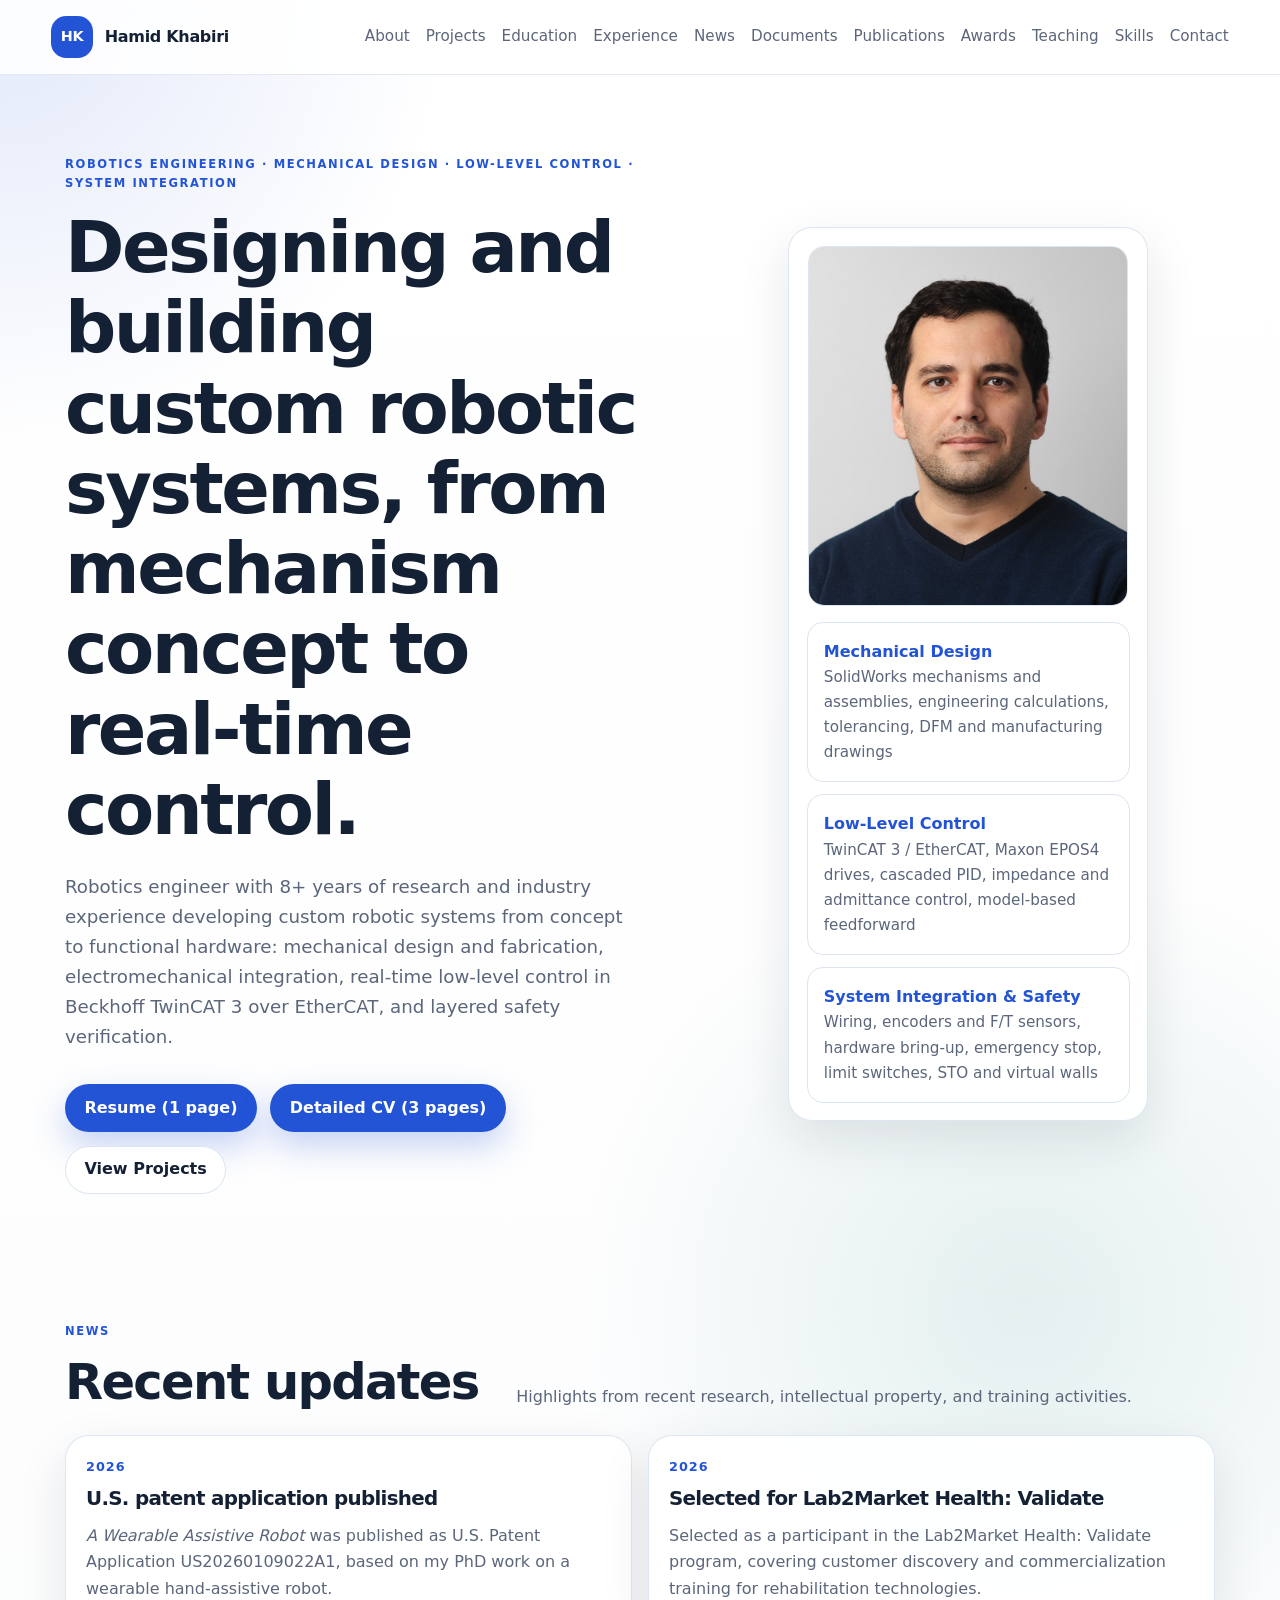
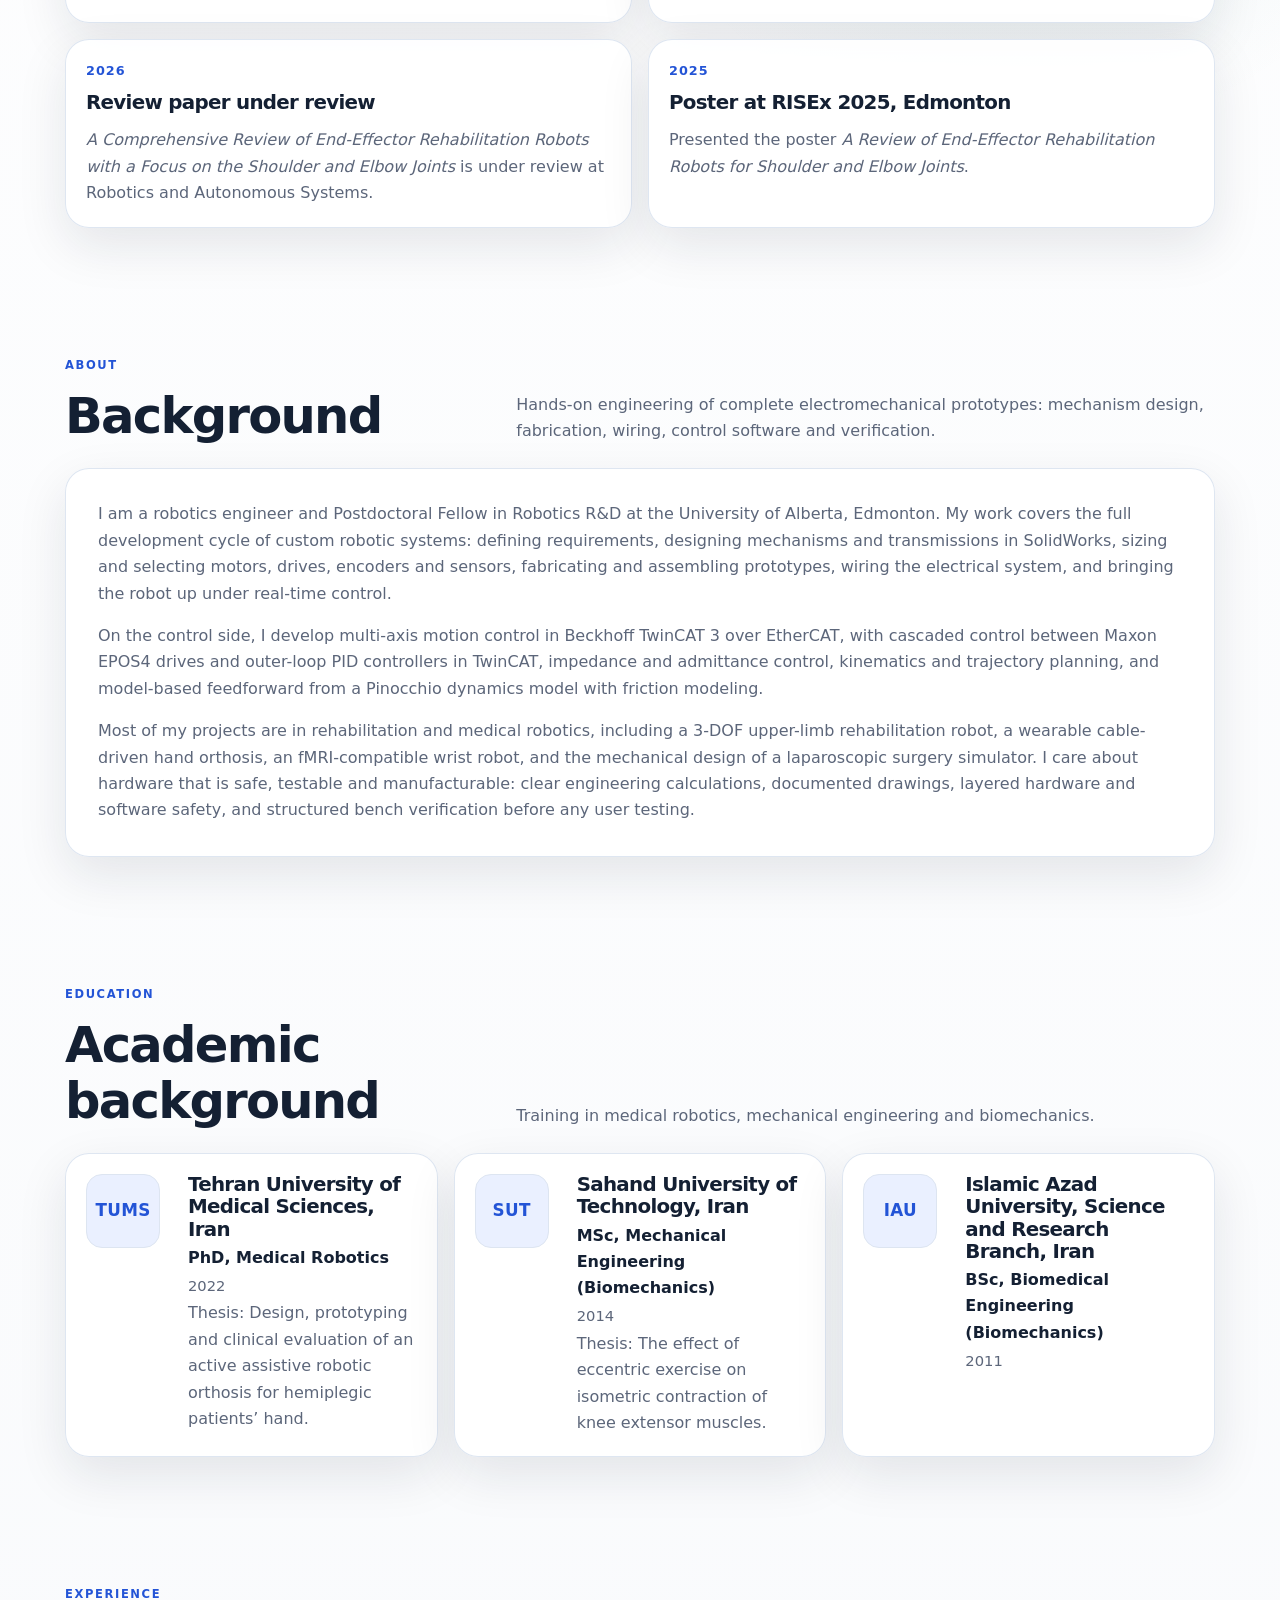
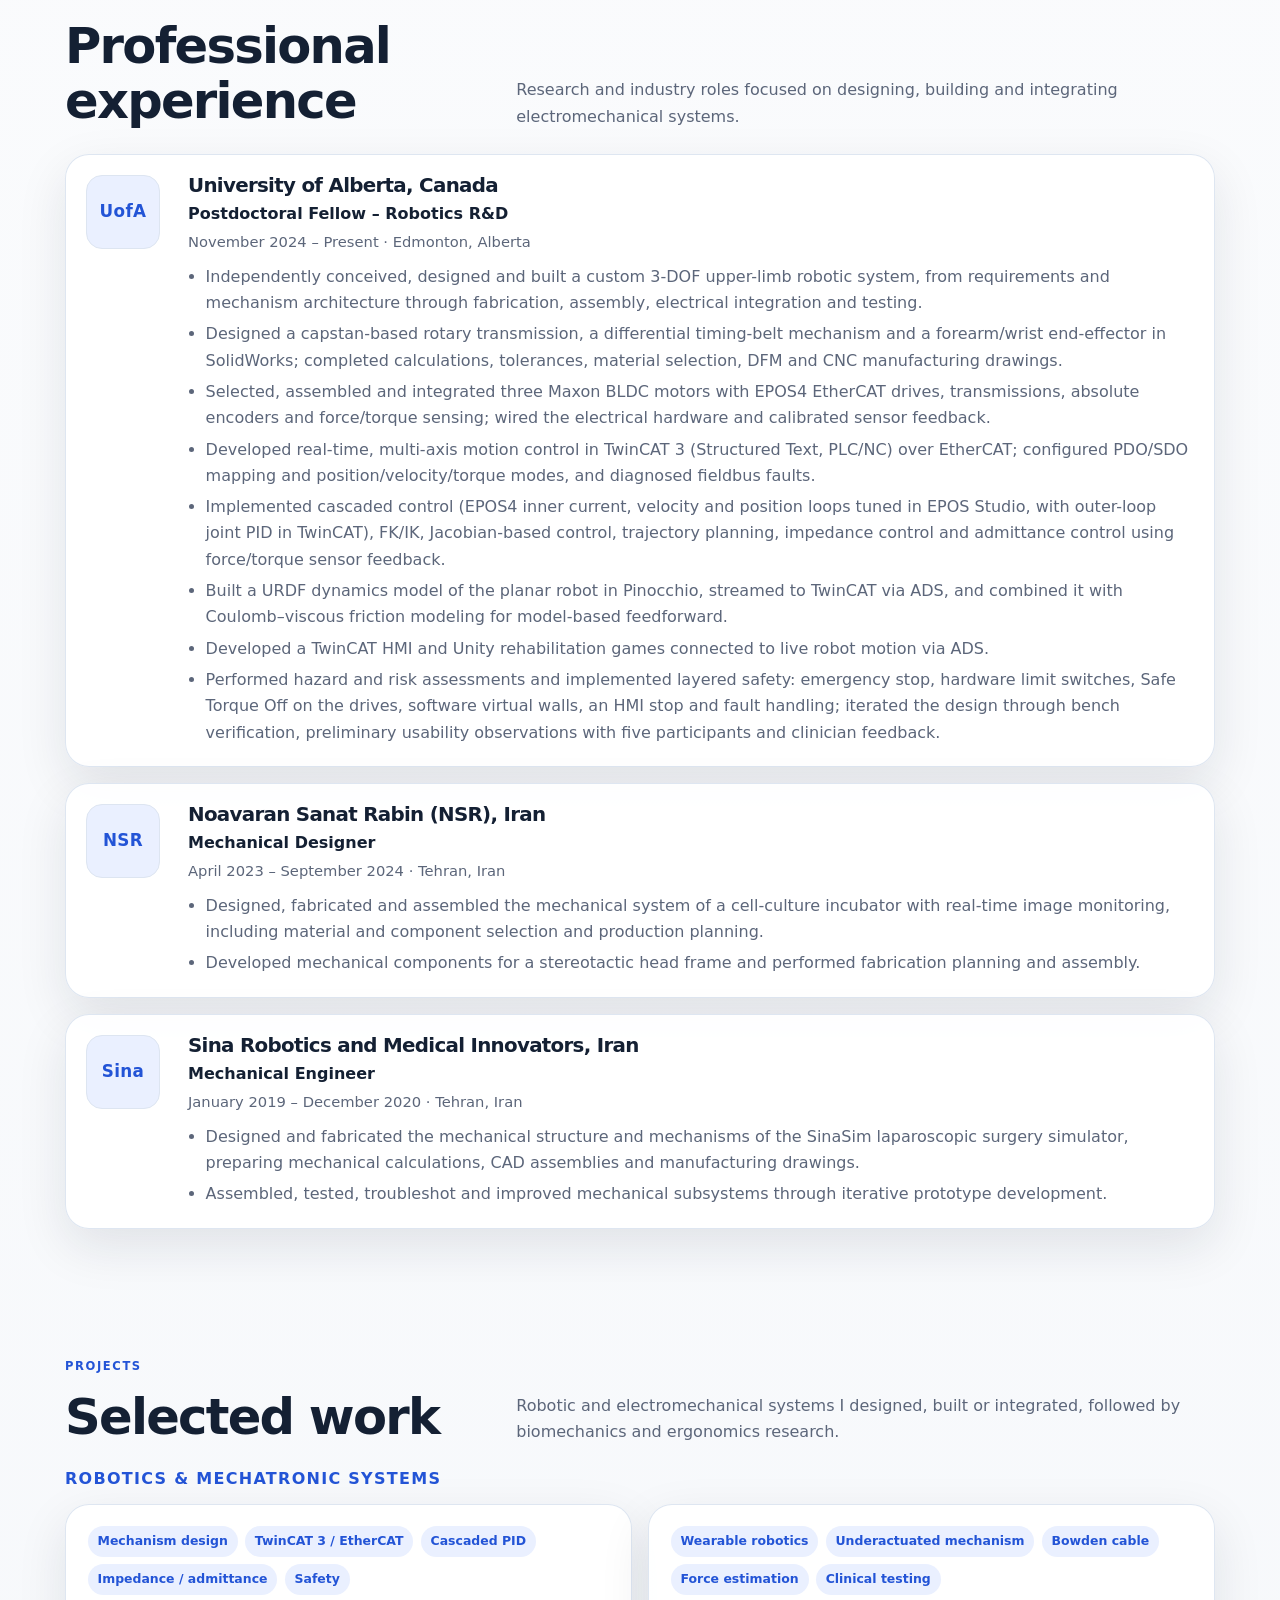
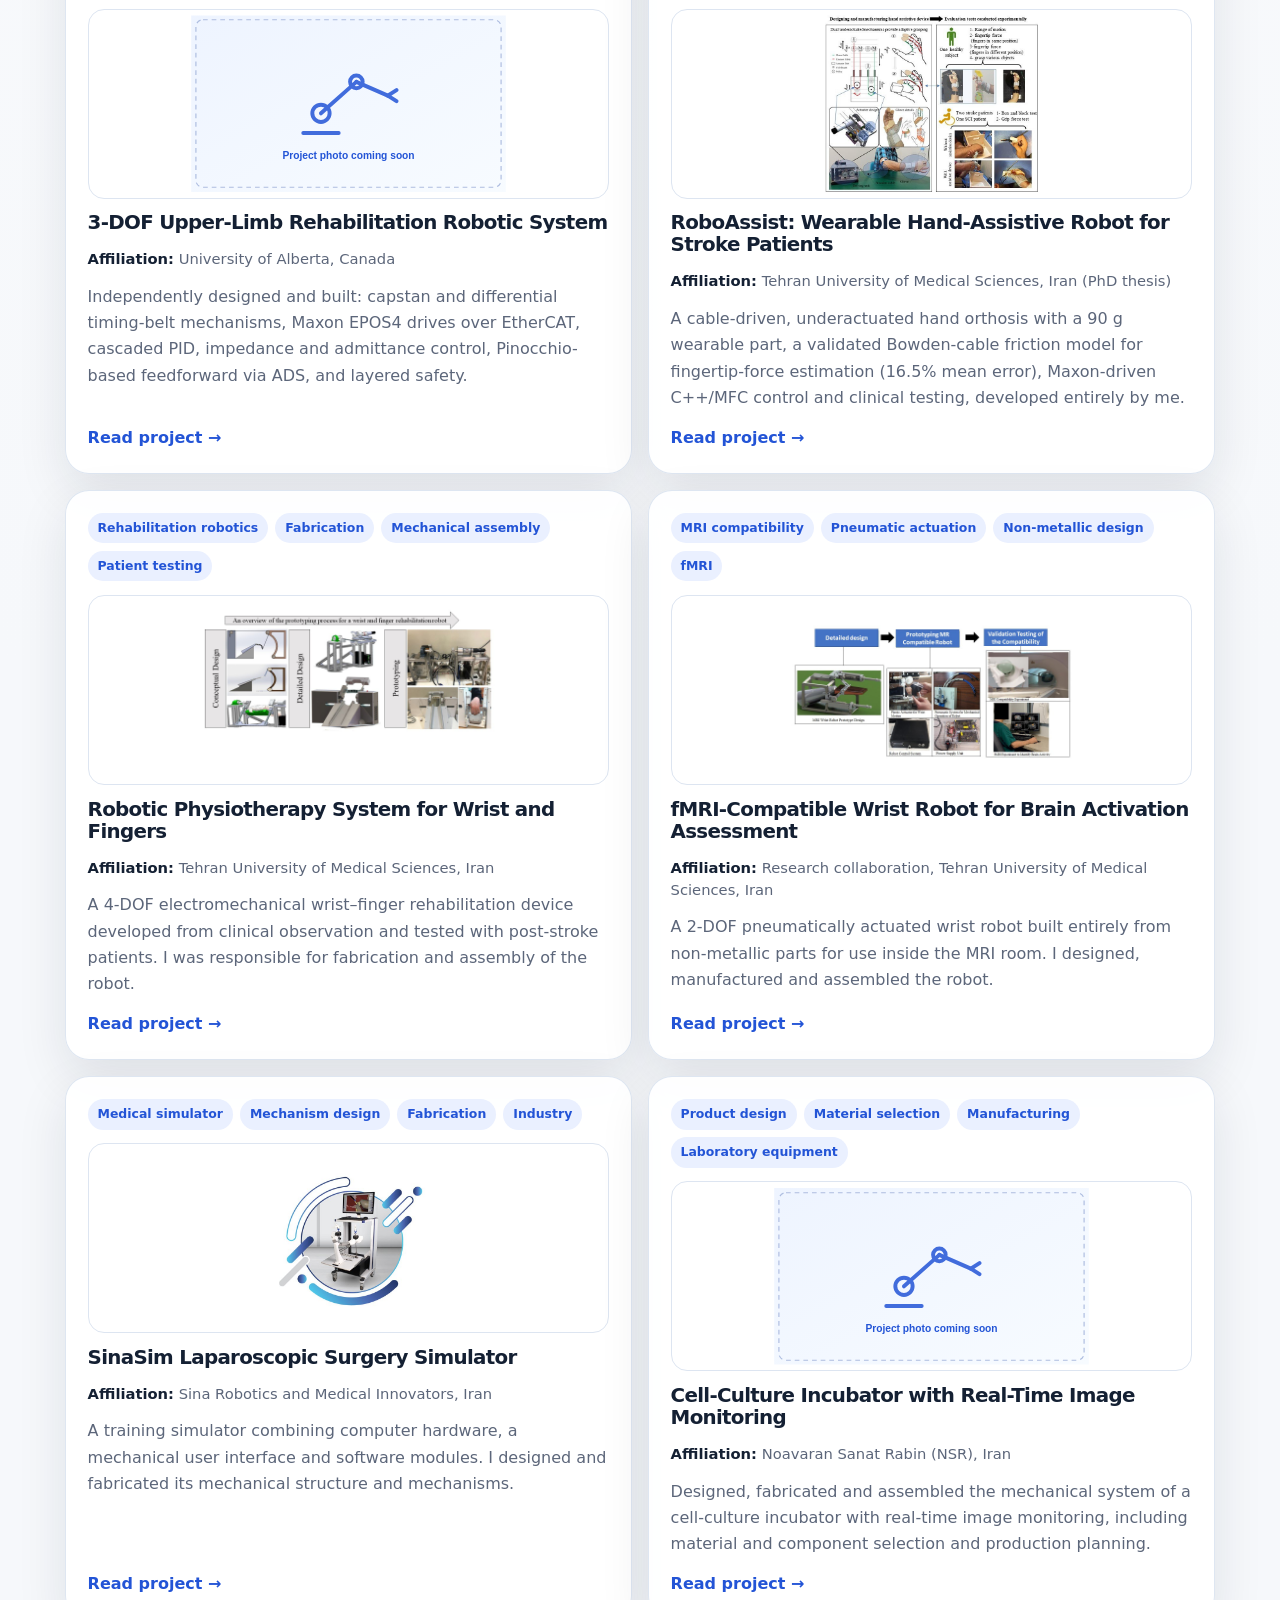
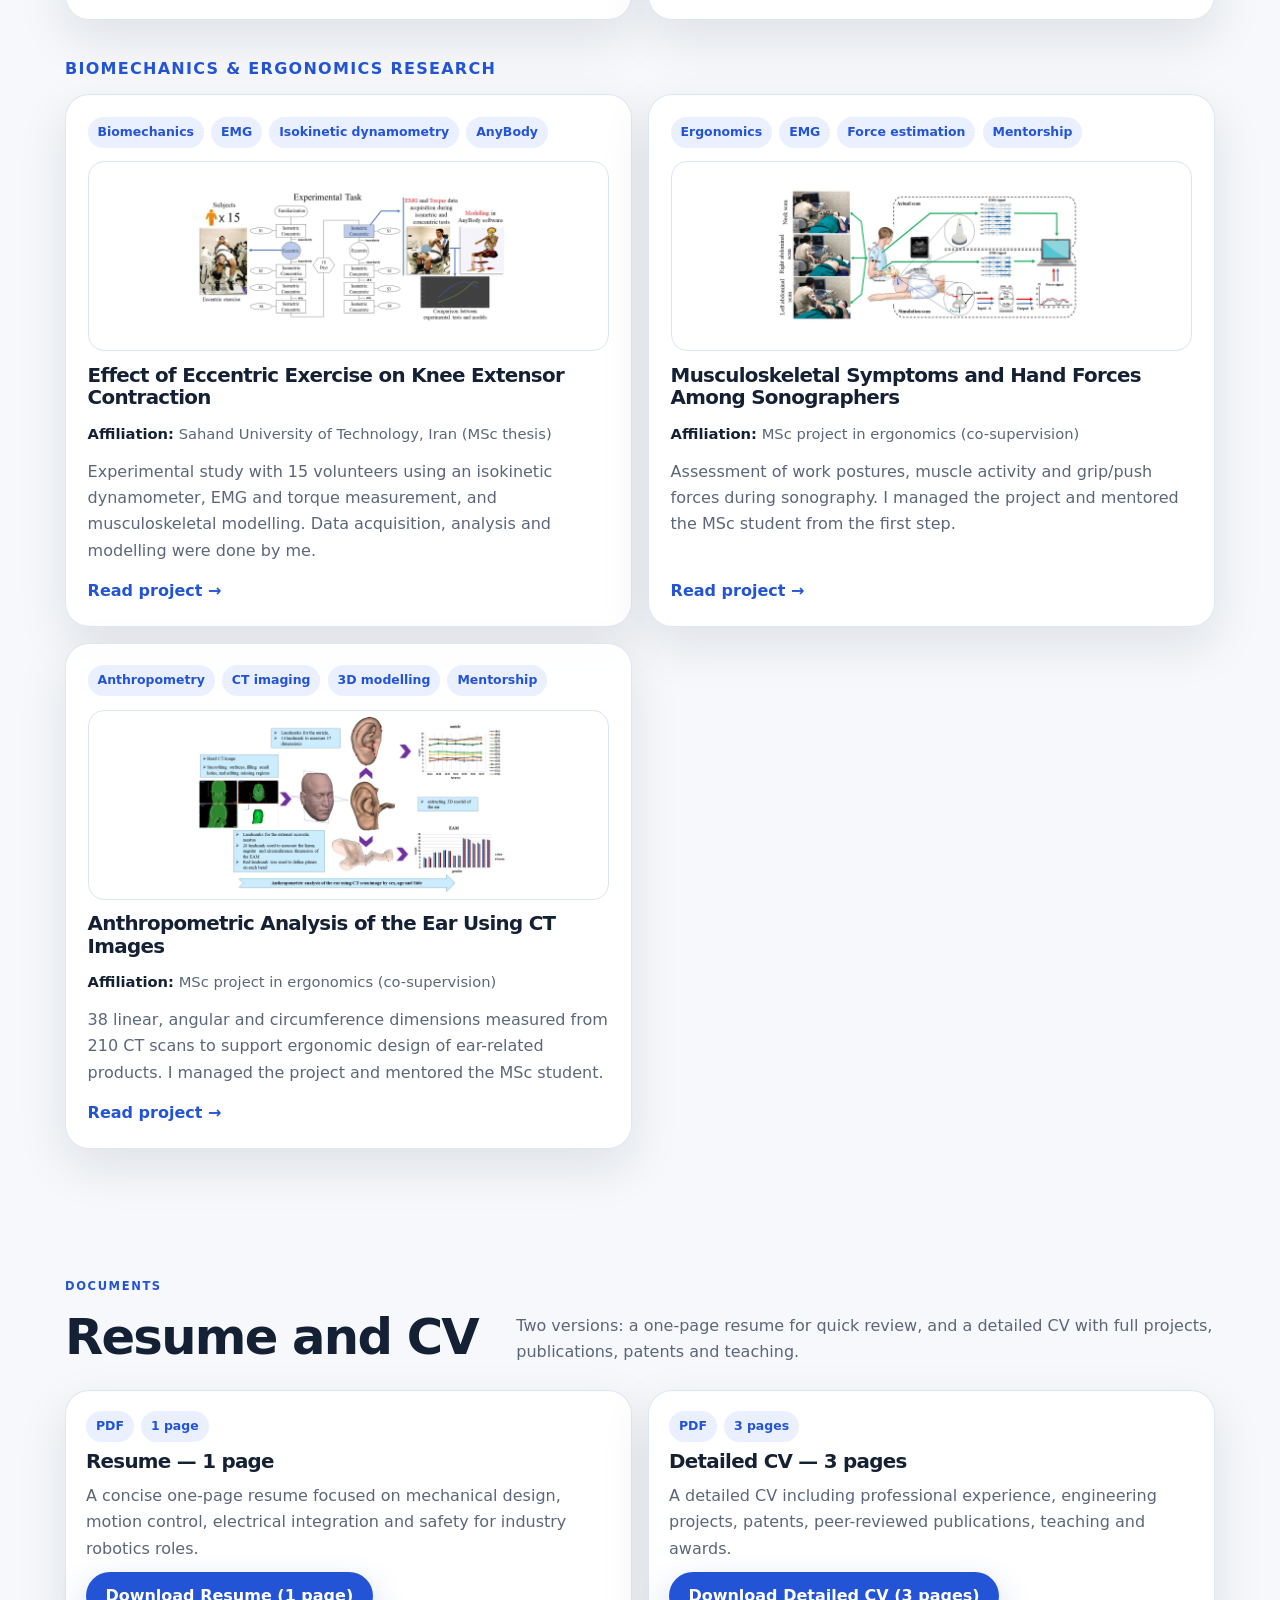
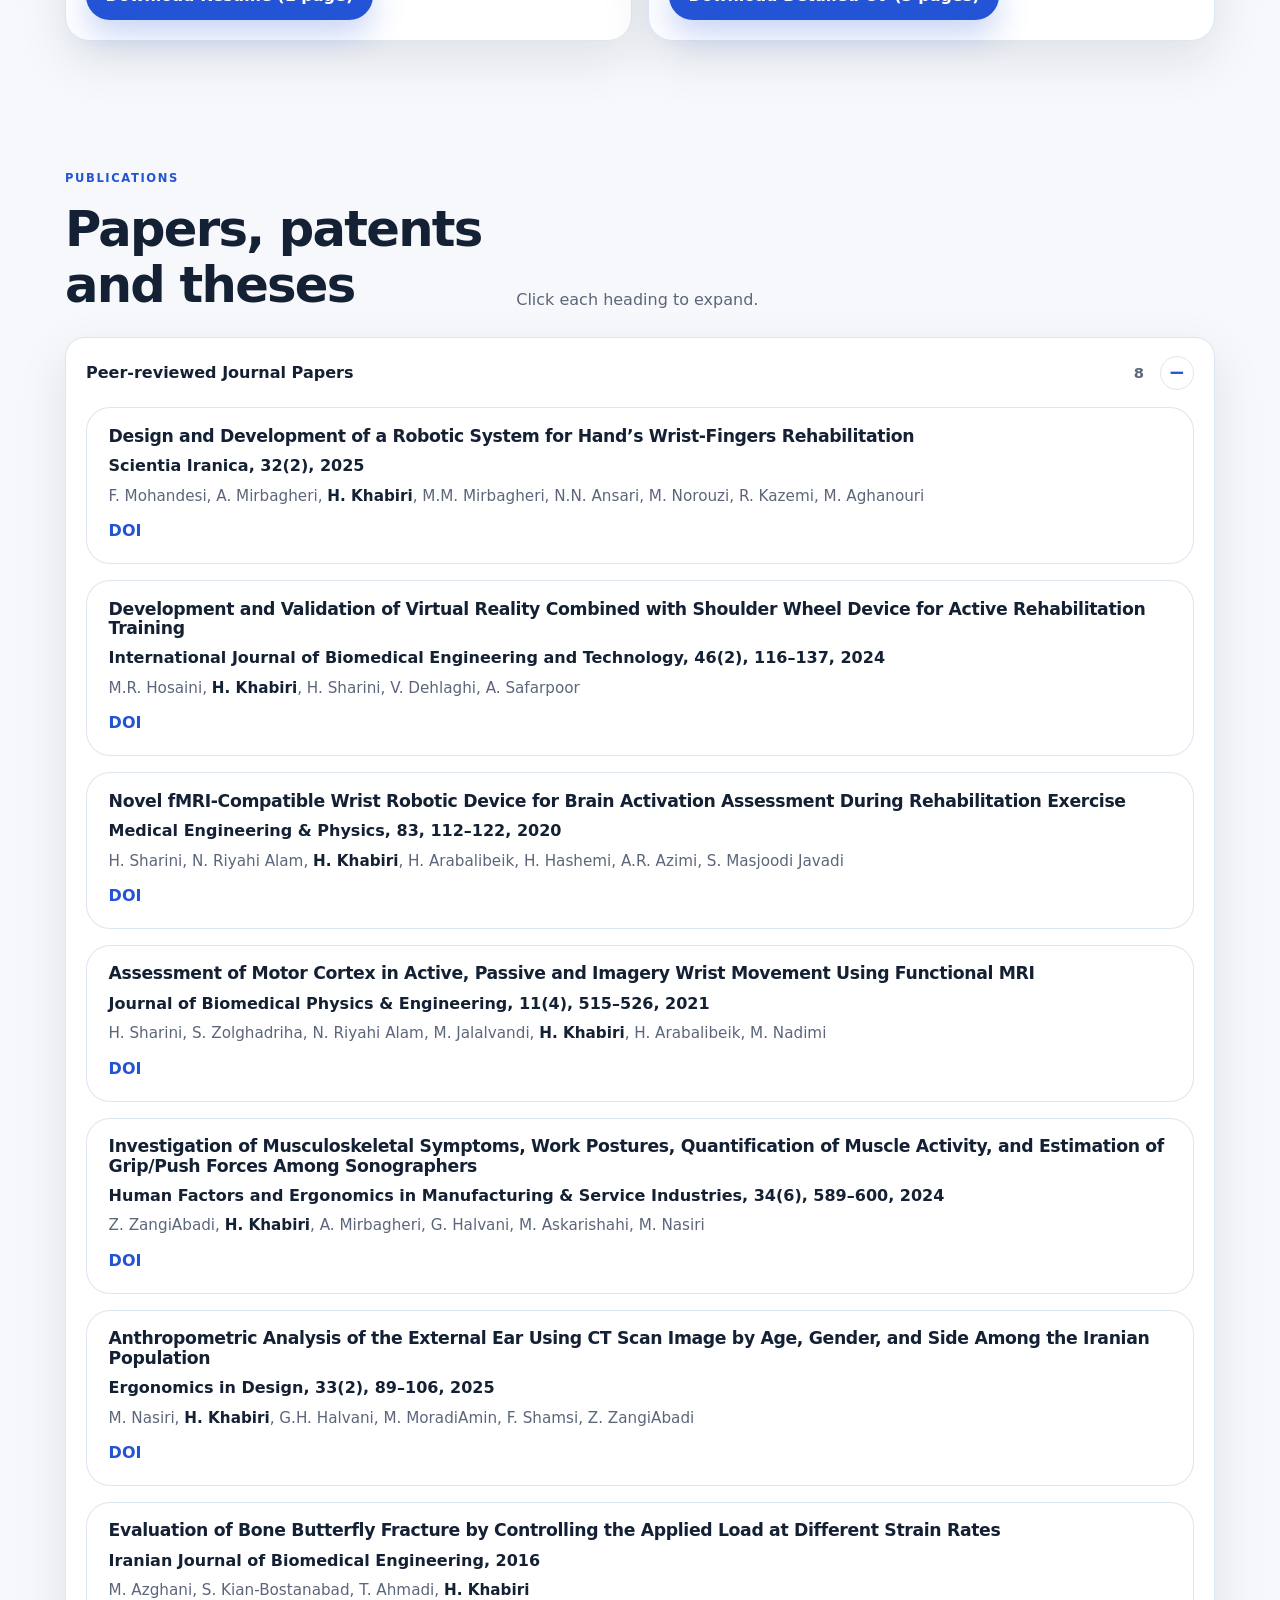
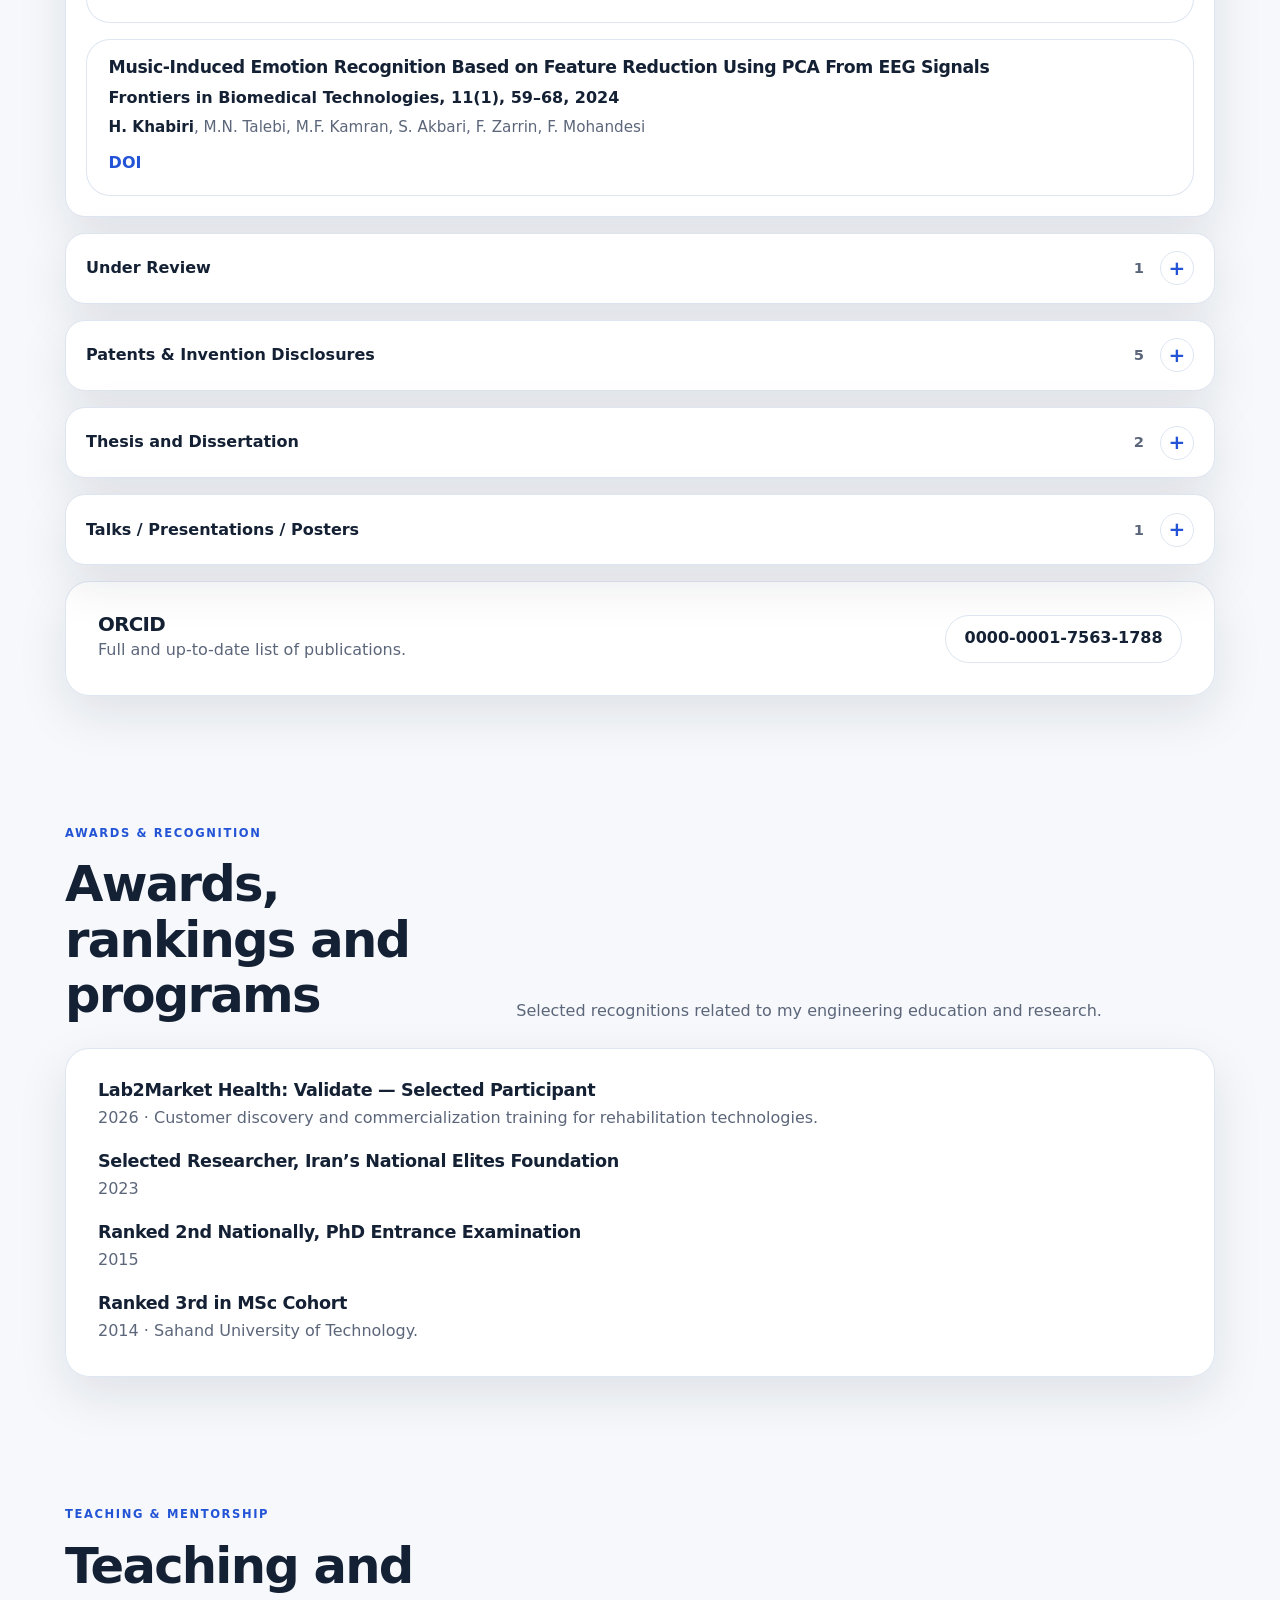
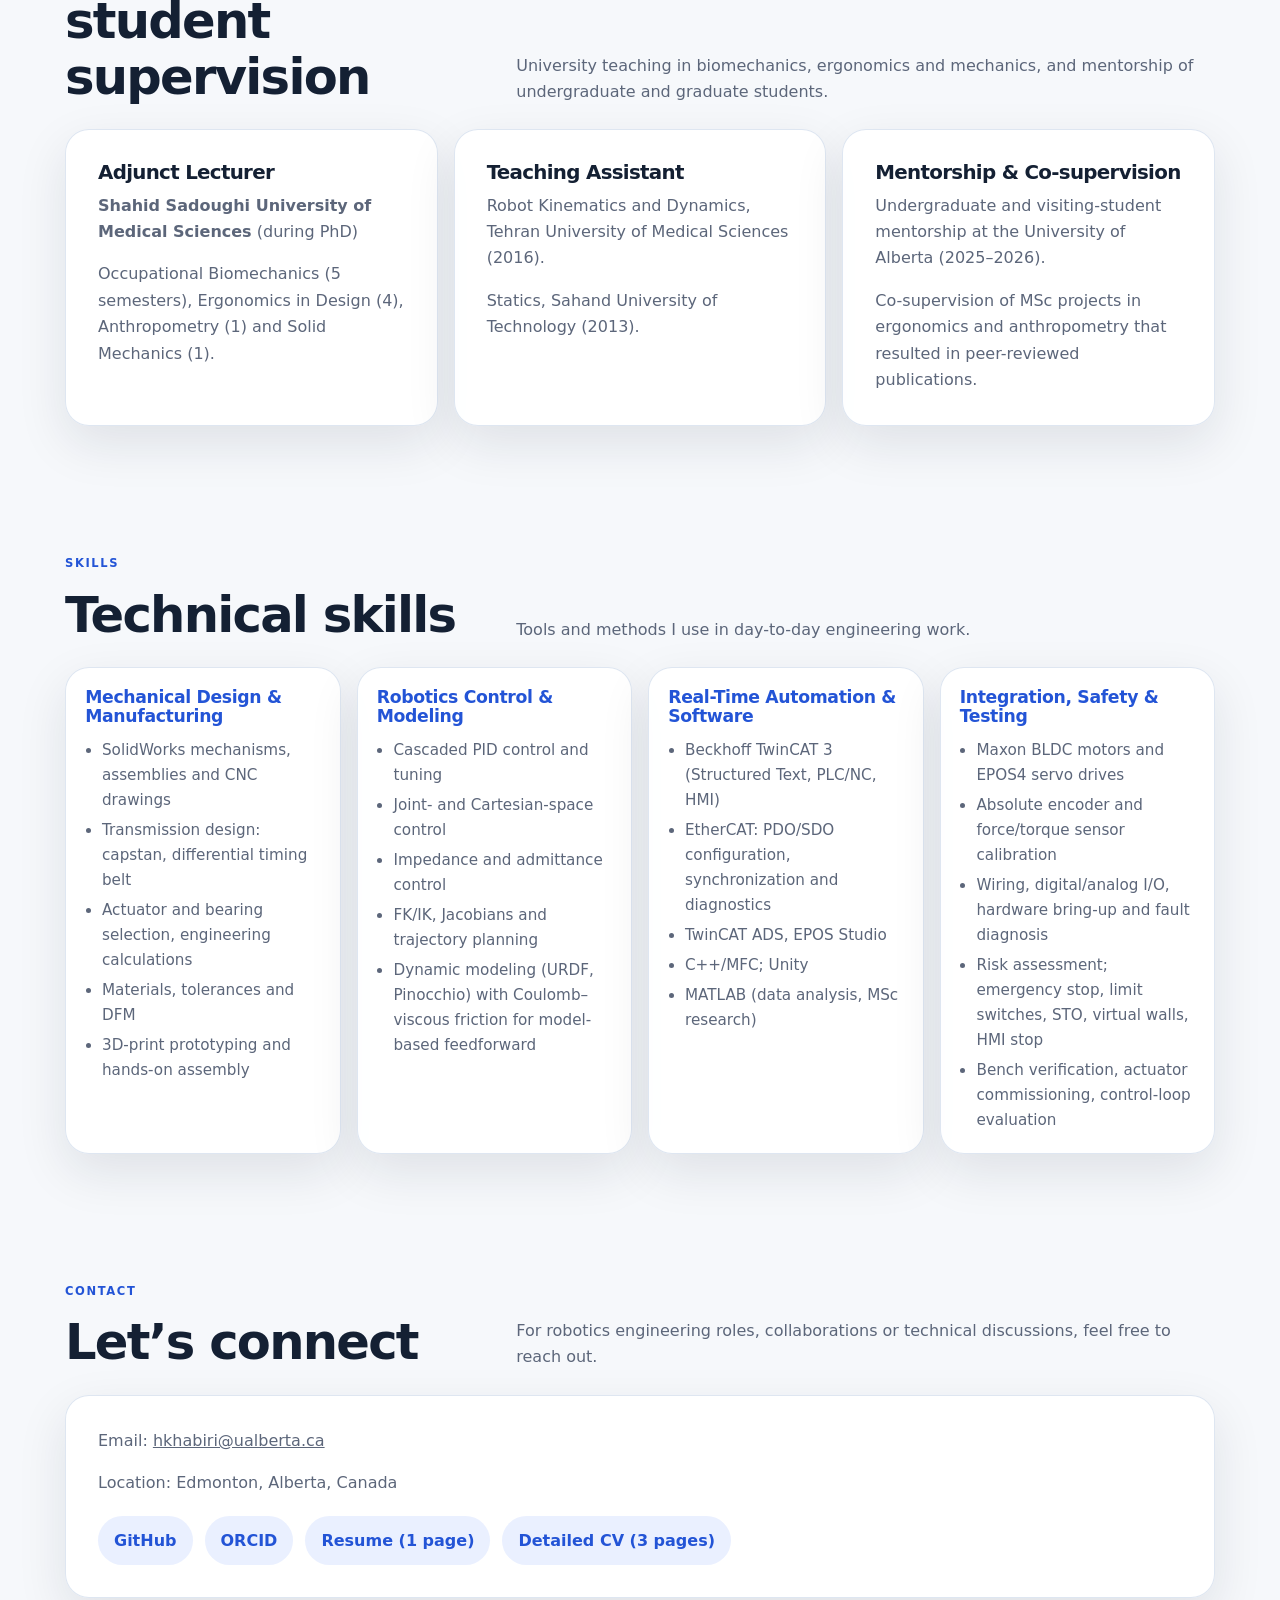
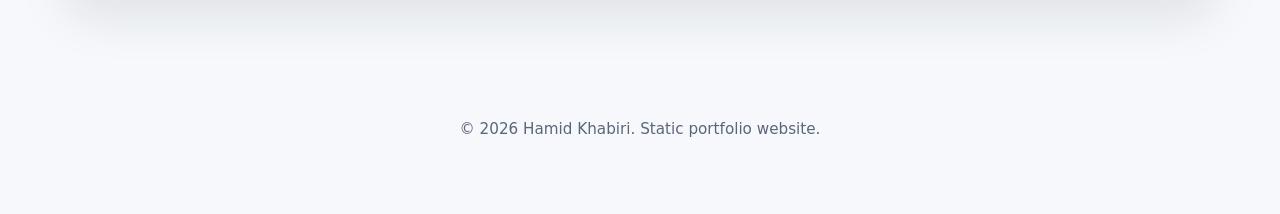
==== commit 9a995f03: "Update CV files and add profile photo" ====
--- a/index.html
+++ b/index.html
@@ -40,8 +40,8 @@
       <h1>Designing and building custom robotic systems, from mechanism concept to real-time control.</h1>
       <p class="hero-text">Robotics engineer with 8+ years of research and industry experience developing custom robotic systems from concept to functional hardware: mechanical design and fabrication, electromechanical integration, real-time low-level control in Beckhoff TwinCAT&nbsp;3 over EtherCAT, and layered safety verification.</p>
       <div class="hero-actions">
-        <a class="button primary" href="assets/resumes/Hamid_Khabiri_Resume.pdf" download>Download Resume</a>
-        <a class="button primary" href="assets/resumes/Hamid_Khabiri_CV.pdf" download>Download CV</a>
+        <a class="button primary" href="assets/resumes/Hamid_Khabiri_Resume.pdf" download>Resume (1 page)</a>
+        <a class="button primary" href="assets/resumes/Hamid_Khabiri_CV.pdf" download>Detailed CV (3 pages)</a>
         <a class="button secondary" href="#projects">View Projects</a>
       </div>
     </div>
@@ -294,20 +294,20 @@
   <section class="section" id="documents">
     <div class="section-heading">
       <div><p class="eyebrow">Documents</p><h2>Resume and CV</h2></div>
-      <p>Download a concise one-page resume or the detailed CV with full publications, patents and teaching.</p>
+      <p>Two versions: a one-page resume for quick review, and a detailed CV with full projects, publications, patents and teaching.</p>
     </div>
     <div class="resume-grid">
       <div class="content-card resume-card">
-        <div class="tag-row"><span>Resume</span><span>One page</span></div>
-        <h3>Resume</h3>
+        <div class="tag-row"><span>PDF</span><span>1 page</span></div>
+        <h3>Resume — 1 page</h3>
         <p>A concise one-page resume focused on mechanical design, motion control, electrical integration and safety for industry robotics roles.</p>
-        <a class="button primary" href="assets/resumes/Hamid_Khabiri_Resume.pdf" download>Download Resume</a>
+        <a class="button primary" href="assets/resumes/Hamid_Khabiri_Resume.pdf" download>Download Resume (1 page)</a>
       </div>
       <div class="content-card resume-card">
-        <div class="tag-row"><span>CV</span><span>Detailed</span></div>
-        <h3>Curriculum Vitae</h3>
+        <div class="tag-row"><span>PDF</span><span>3 pages</span></div>
+        <h3>Detailed CV — 3 pages</h3>
         <p>A detailed CV including professional experience, engineering projects, patents, peer-reviewed publications, teaching and awards.</p>
-        <a class="button primary" href="assets/resumes/Hamid_Khabiri_CV.pdf" download>Download CV</a>
+        <a class="button primary" href="assets/resumes/Hamid_Khabiri_CV.pdf" download>Download Detailed CV (3 pages)</a>
       </div>
     </div>
   </section>
@@ -567,8 +567,8 @@
         <!-- Add LinkedIn here when ready: <a href="https://www.linkedin.com/in/YOUR-PROFILE" target="_blank" rel="noreferrer">LinkedIn</a> -->
         <a href="https://github.com/hamid-khabiri" target="_blank" rel="noreferrer">GitHub</a>
         <a href="https://orcid.org/0000-0001-7563-1788" target="_blank" rel="noreferrer">ORCID</a>
-        <a href="assets/resumes/Hamid_Khabiri_Resume.pdf" download>Download Resume</a>
-        <a href="assets/resumes/Hamid_Khabiri_CV.pdf" download>Download CV</a>
+        <a href="assets/resumes/Hamid_Khabiri_Resume.pdf" download>Resume (1 page)</a>
+        <a href="assets/resumes/Hamid_Khabiri_CV.pdf" download>Detailed CV (3 pages)</a>
       </div>
     </div>
   </section>
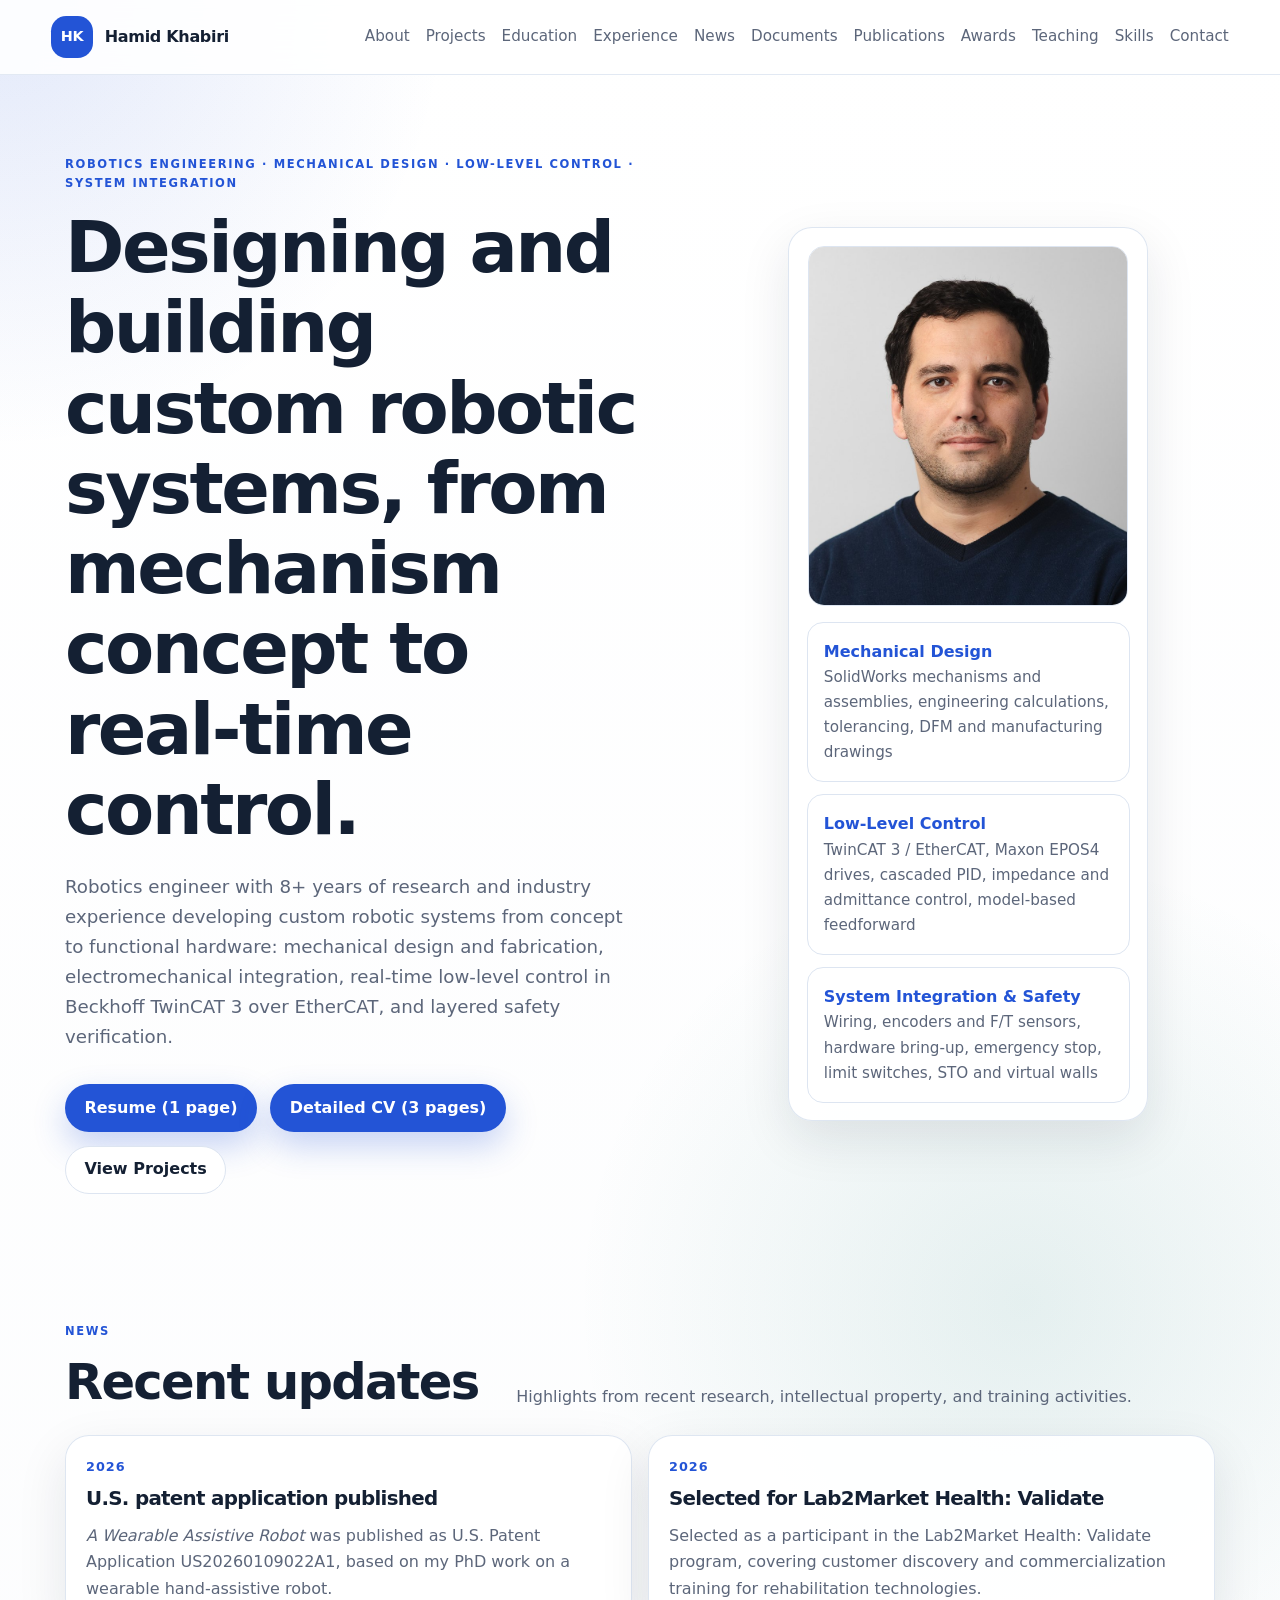
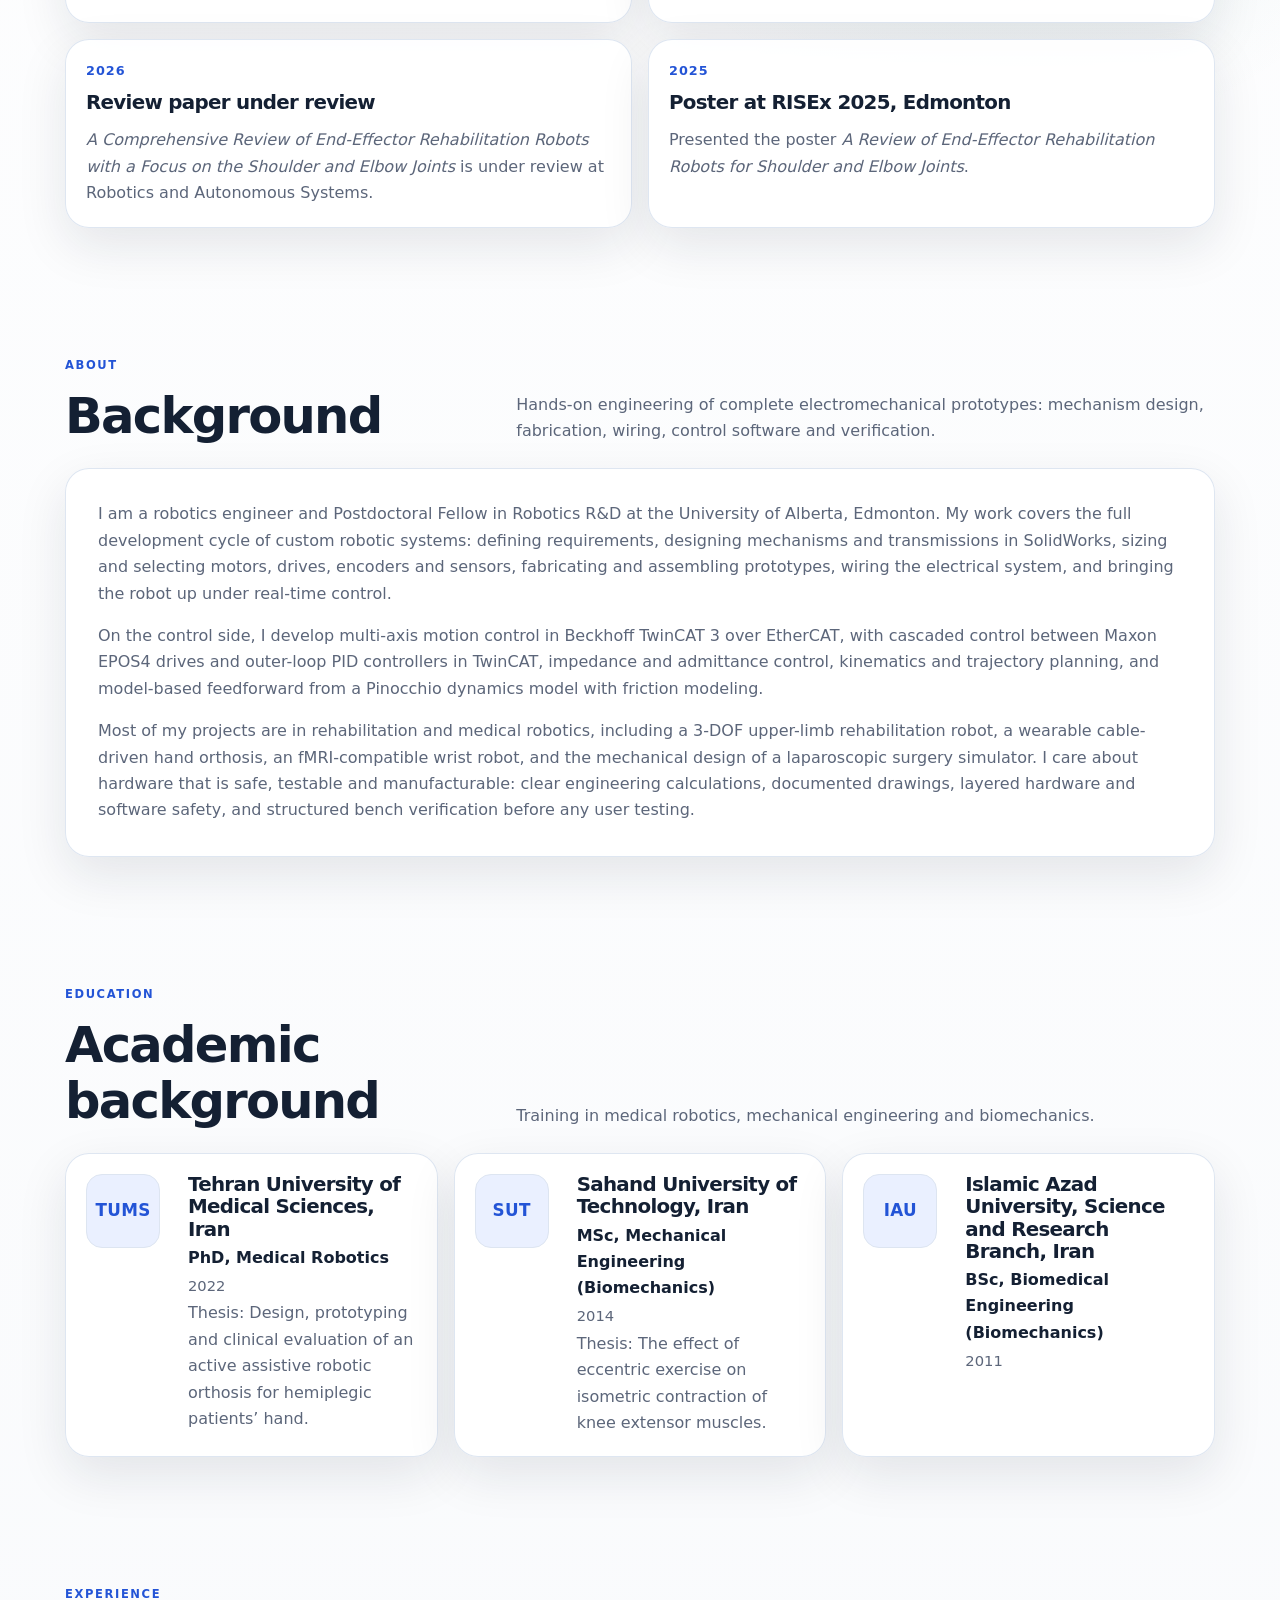
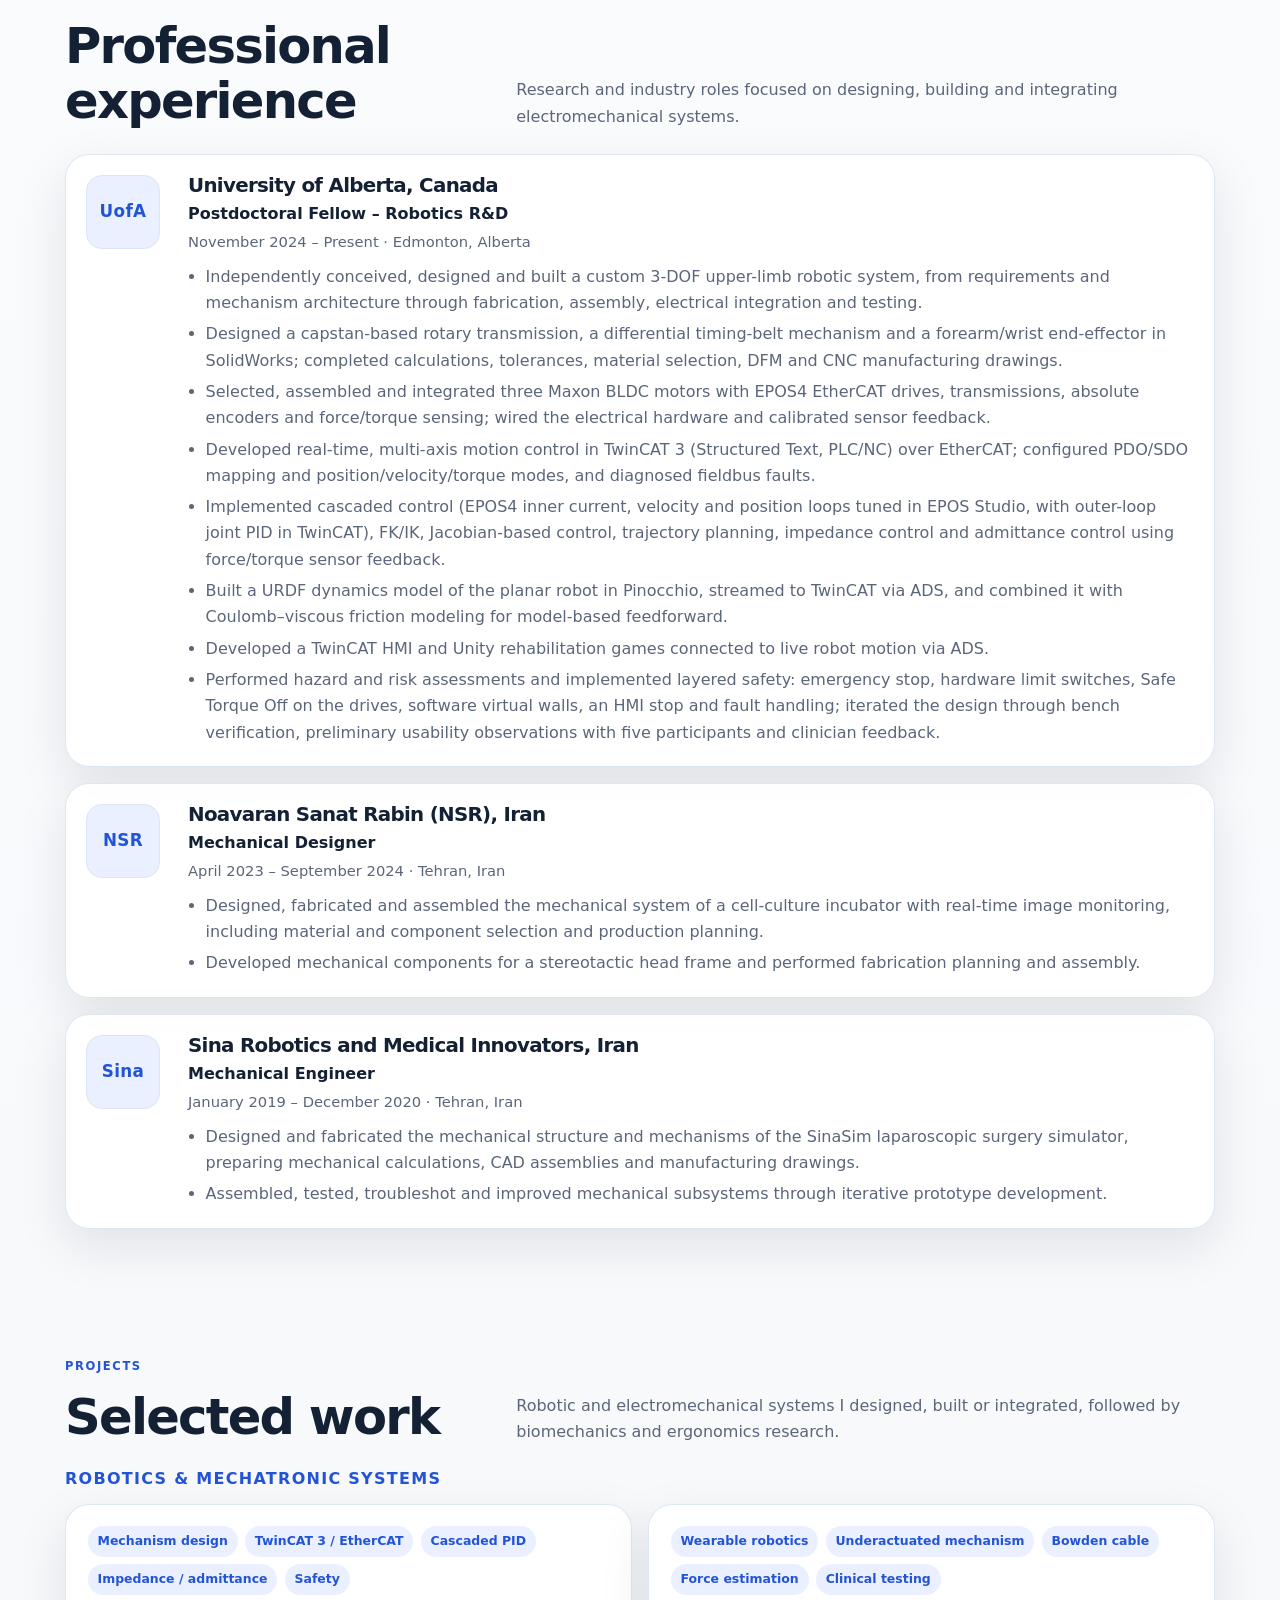
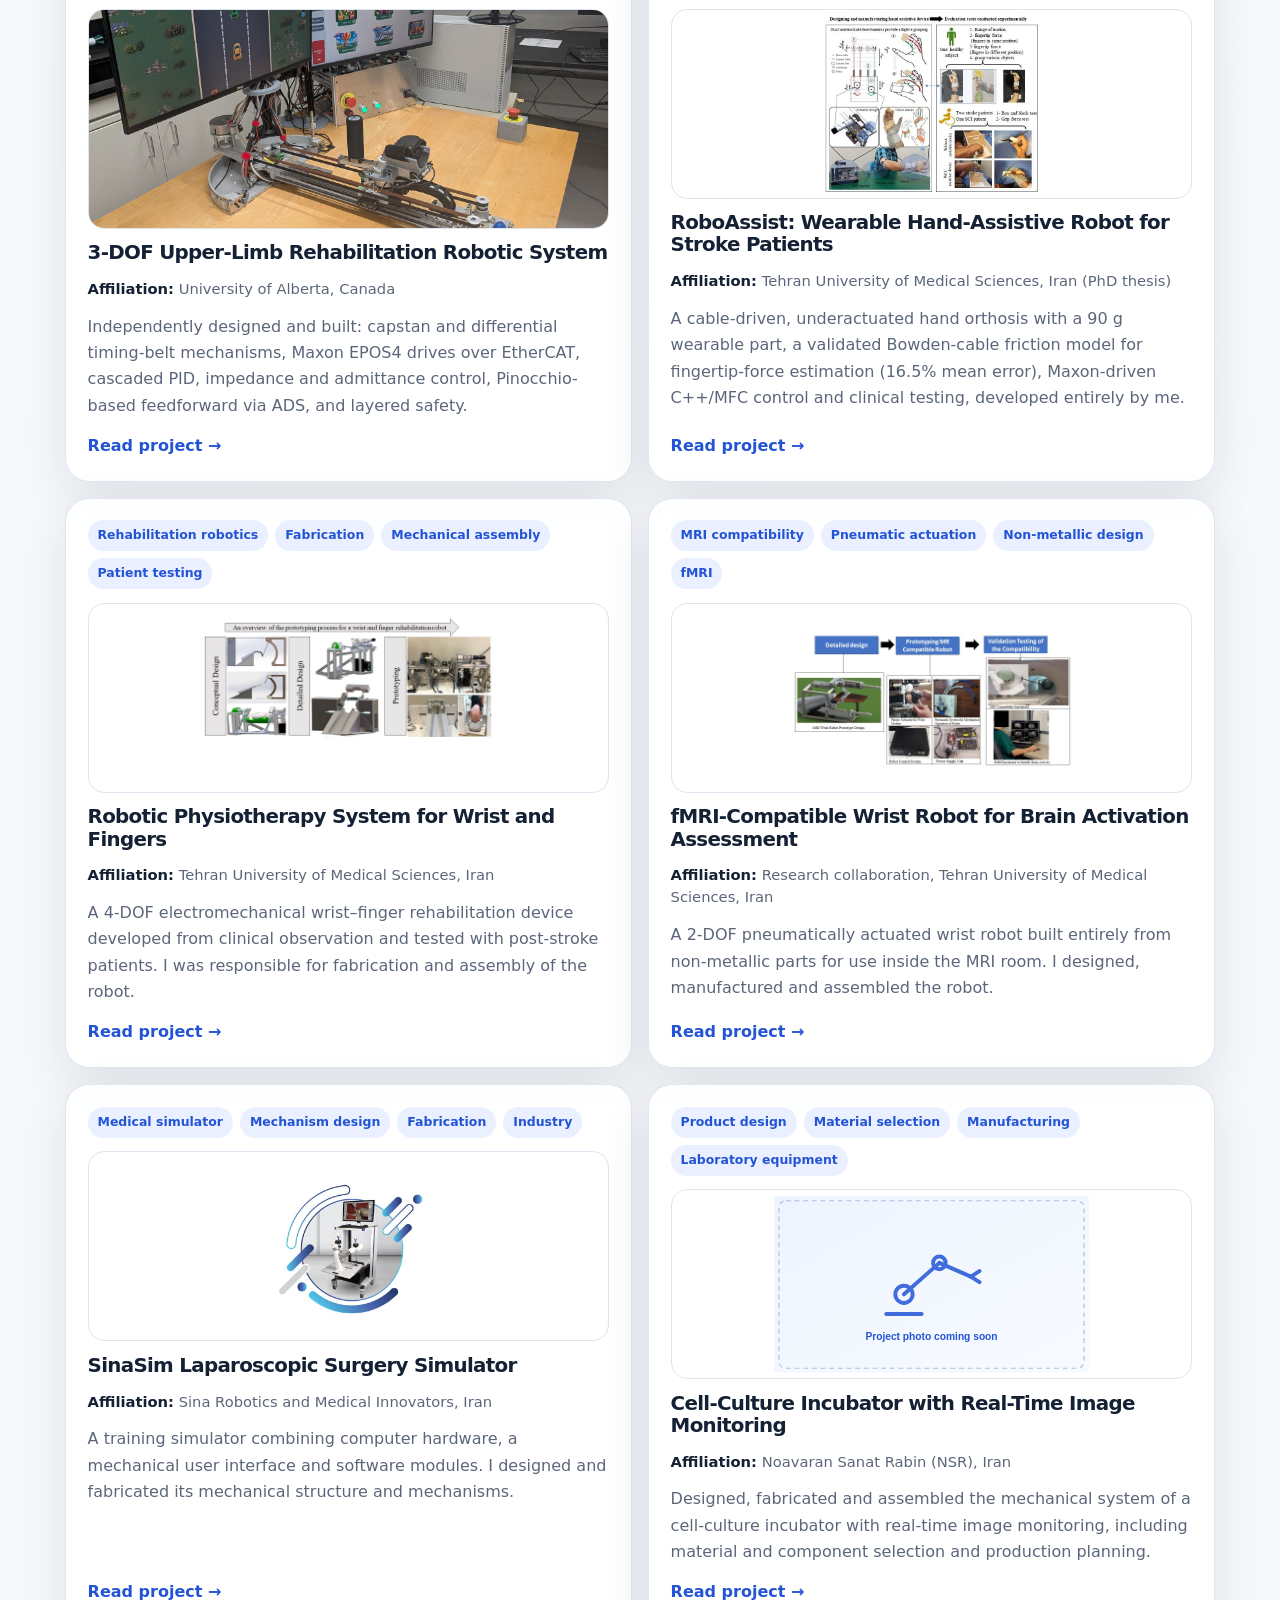
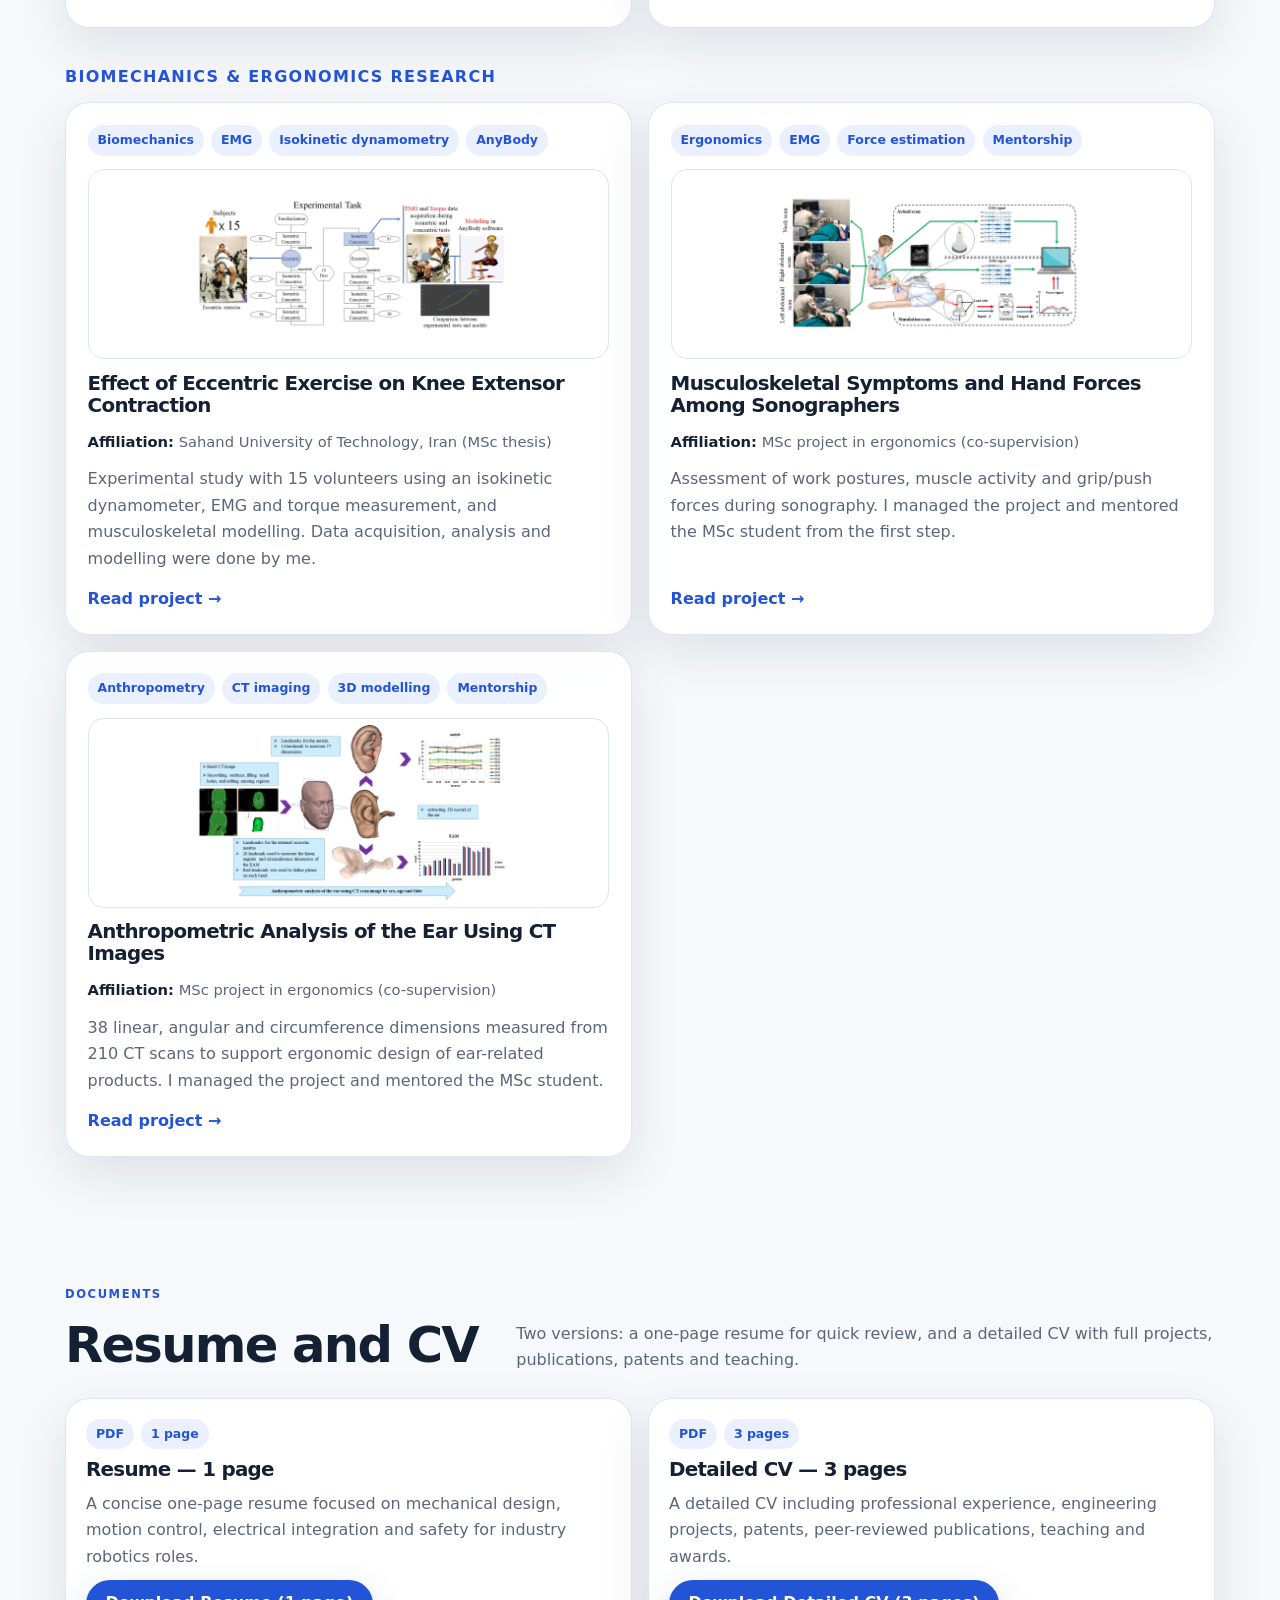
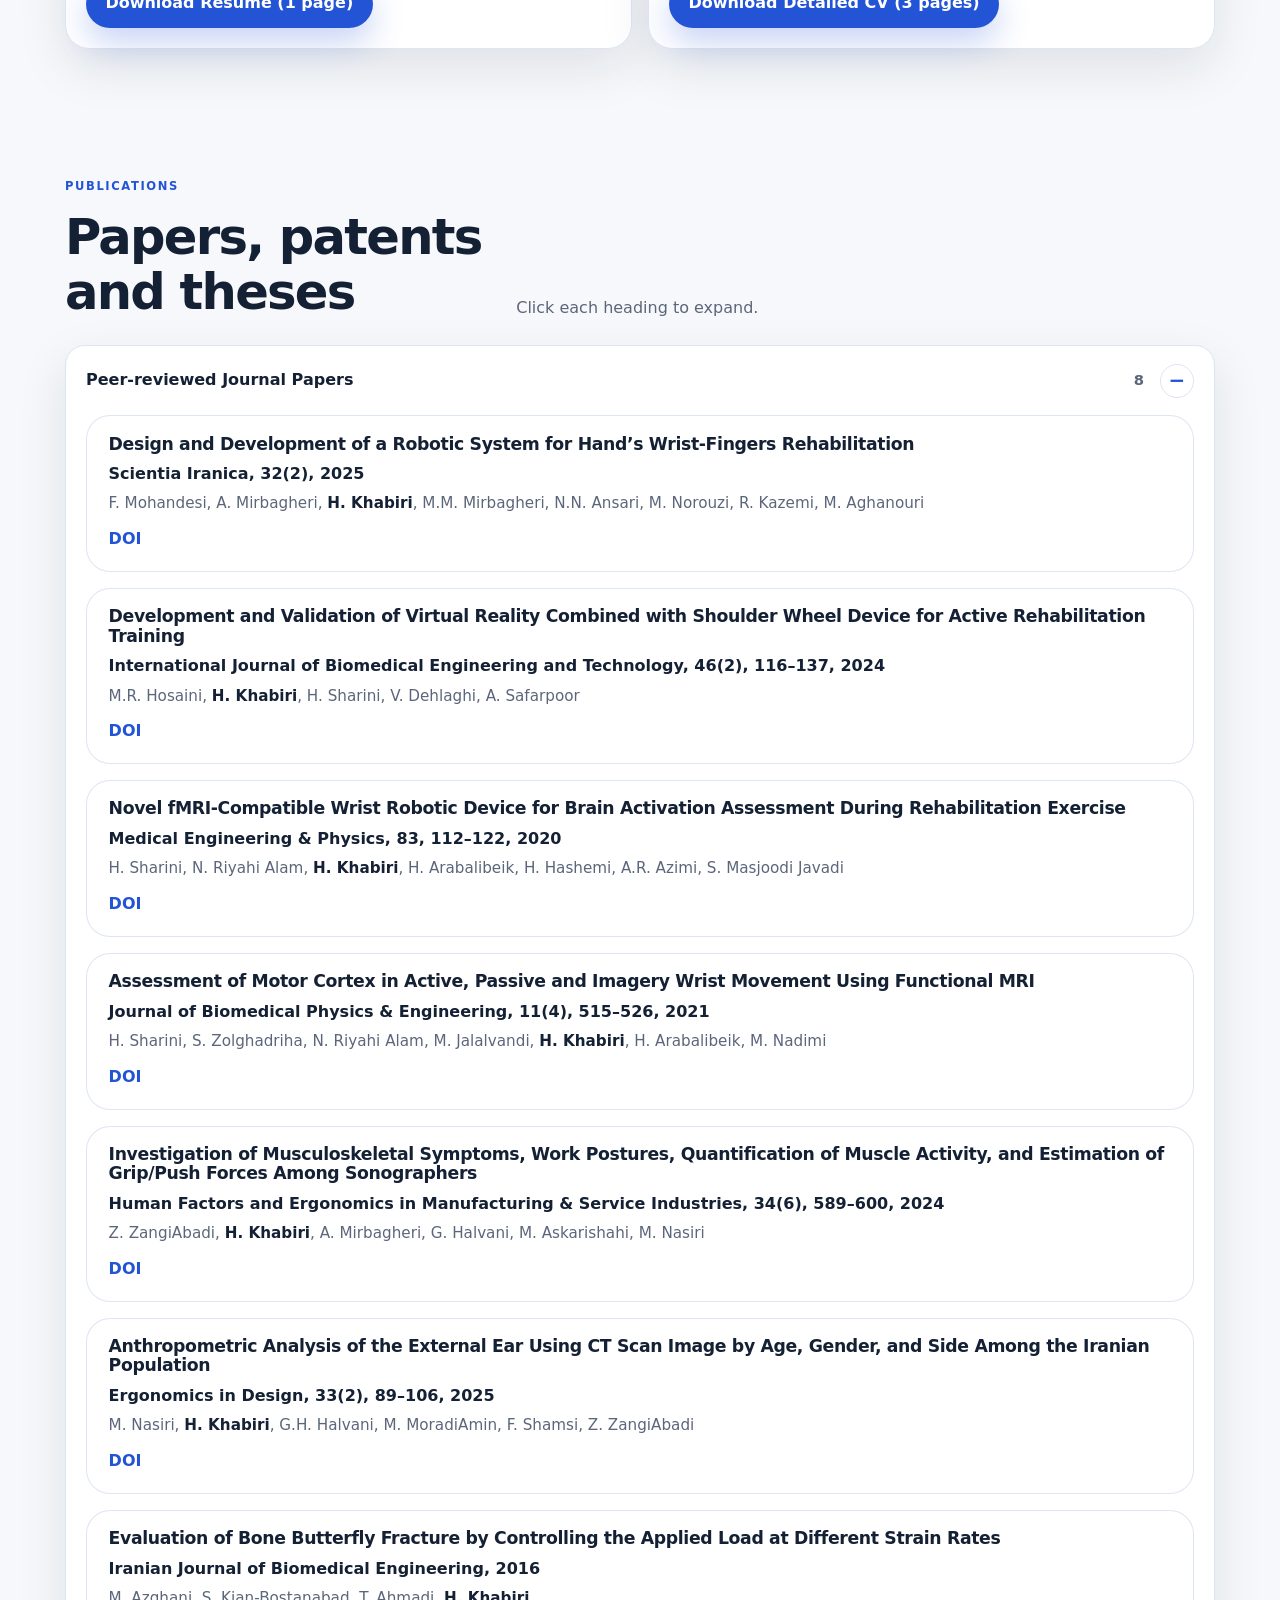
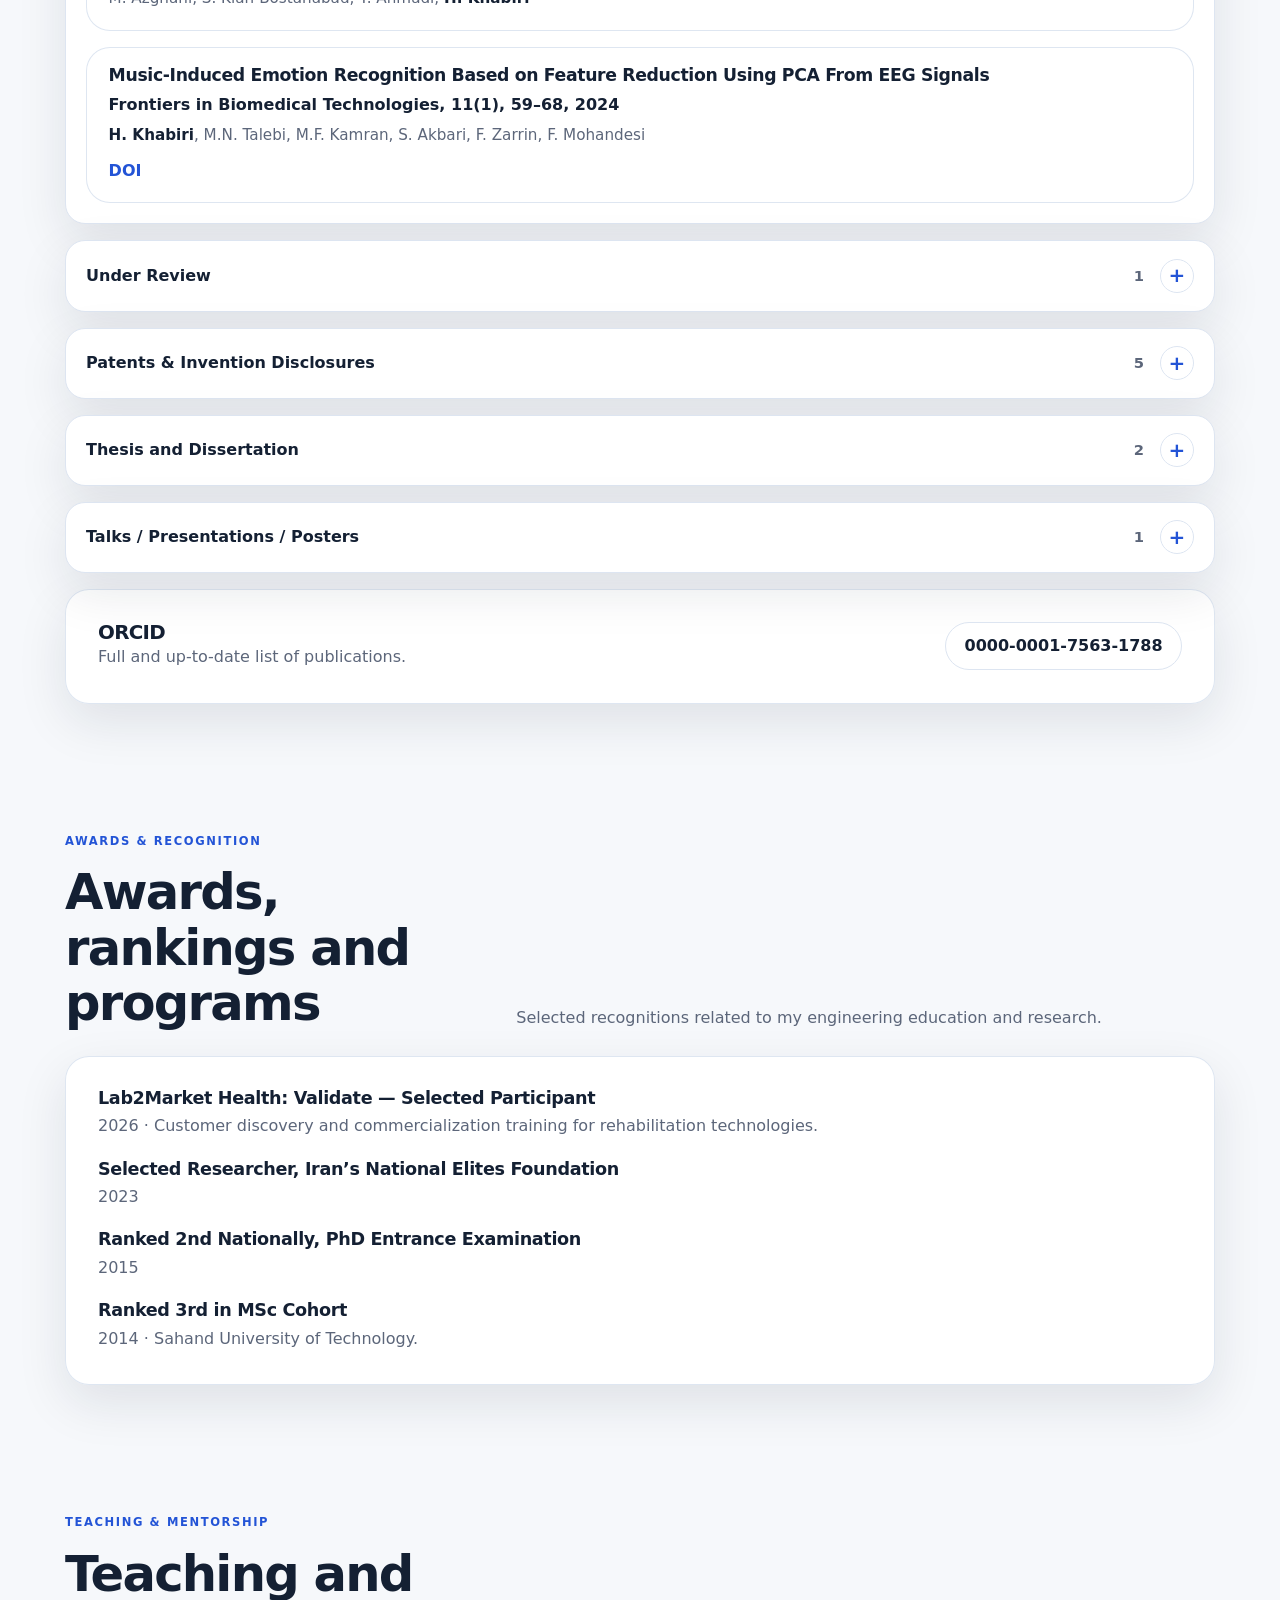
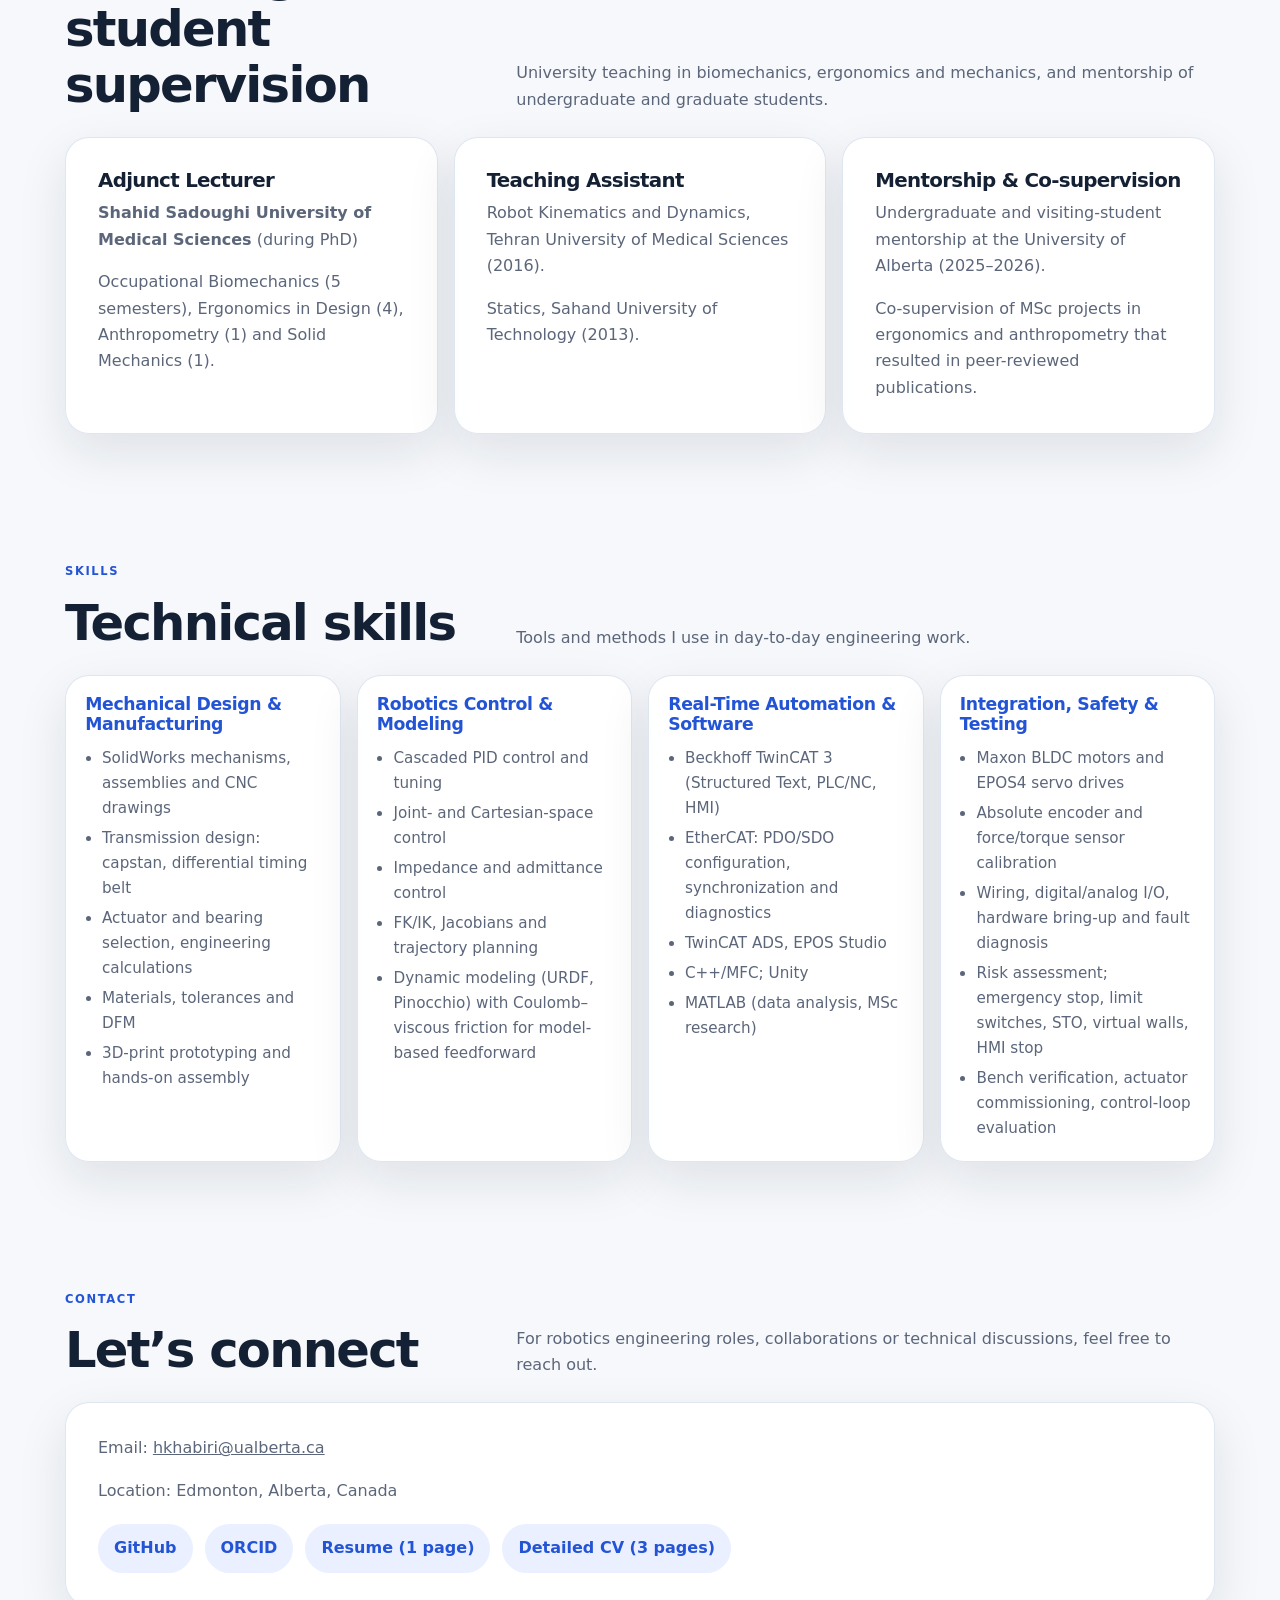
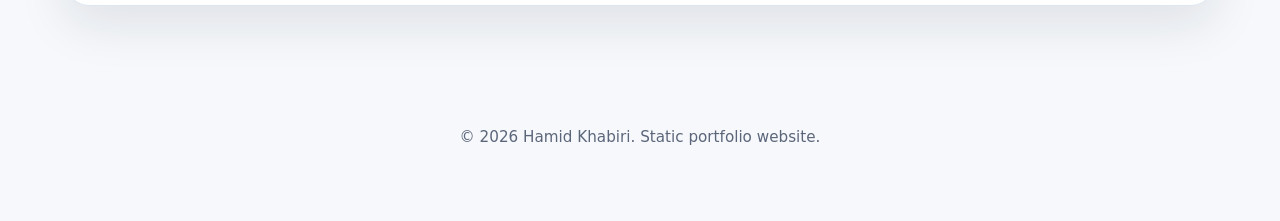
==== commit 93482acd: "Add 3-DOF robot photo" ====
--- a/index.html
+++ b/index.html
@@ -202,8 +202,7 @@
 
       <article class="project-card">
         <div class="tag-row"><span>Mechanism design</span><span>TwinCAT 3 / EtherCAT</span><span>Cascaded PID</span><span>Impedance / admittance</span><span>Safety</span></div>
-        <!-- Add a photo as assets/figures/upper_limb_rehab_robot.jpg -->
-        <img class="project-thumb" loading="lazy" src="assets/figures/upper_limb_rehab_robot.jpg" alt="3-DOF upper-limb rehabilitation robotic system"
+        <img class="project-thumb photo" loading="lazy" src="assets/figures/upper_limb_rehab_robot.jpg" alt="3-DOF upper-limb rehabilitation robotic system"
              onerror="this.onerror=null;this.src='assets/figures/placeholder.svg';">
         <h3>3-DOF Upper-Limb Rehabilitation Robotic System</h3>
         <p class="project-affiliation"><strong>Affiliation:</strong> University of Alberta, Canada</p>
--- a/styles.css
+++ b/styles.css
@@ -161,6 +161,7 @@
   width: 100%; height: 190px; object-fit: contain;
   border-radius: 1rem; border: 1px solid var(--line); background: #fff; padding: 0.35rem;
 }
+.project-thumb.photo { object-fit: cover; object-position: 50% 70%; padding: 0; height: 220px; }
 .project-affiliation { font-size: 0.92rem; line-height: 1.5; }
 .project-affiliation strong { color: var(--text); }
 .tag-row { display: flex; flex-wrap: wrap; gap: 0.45rem; }
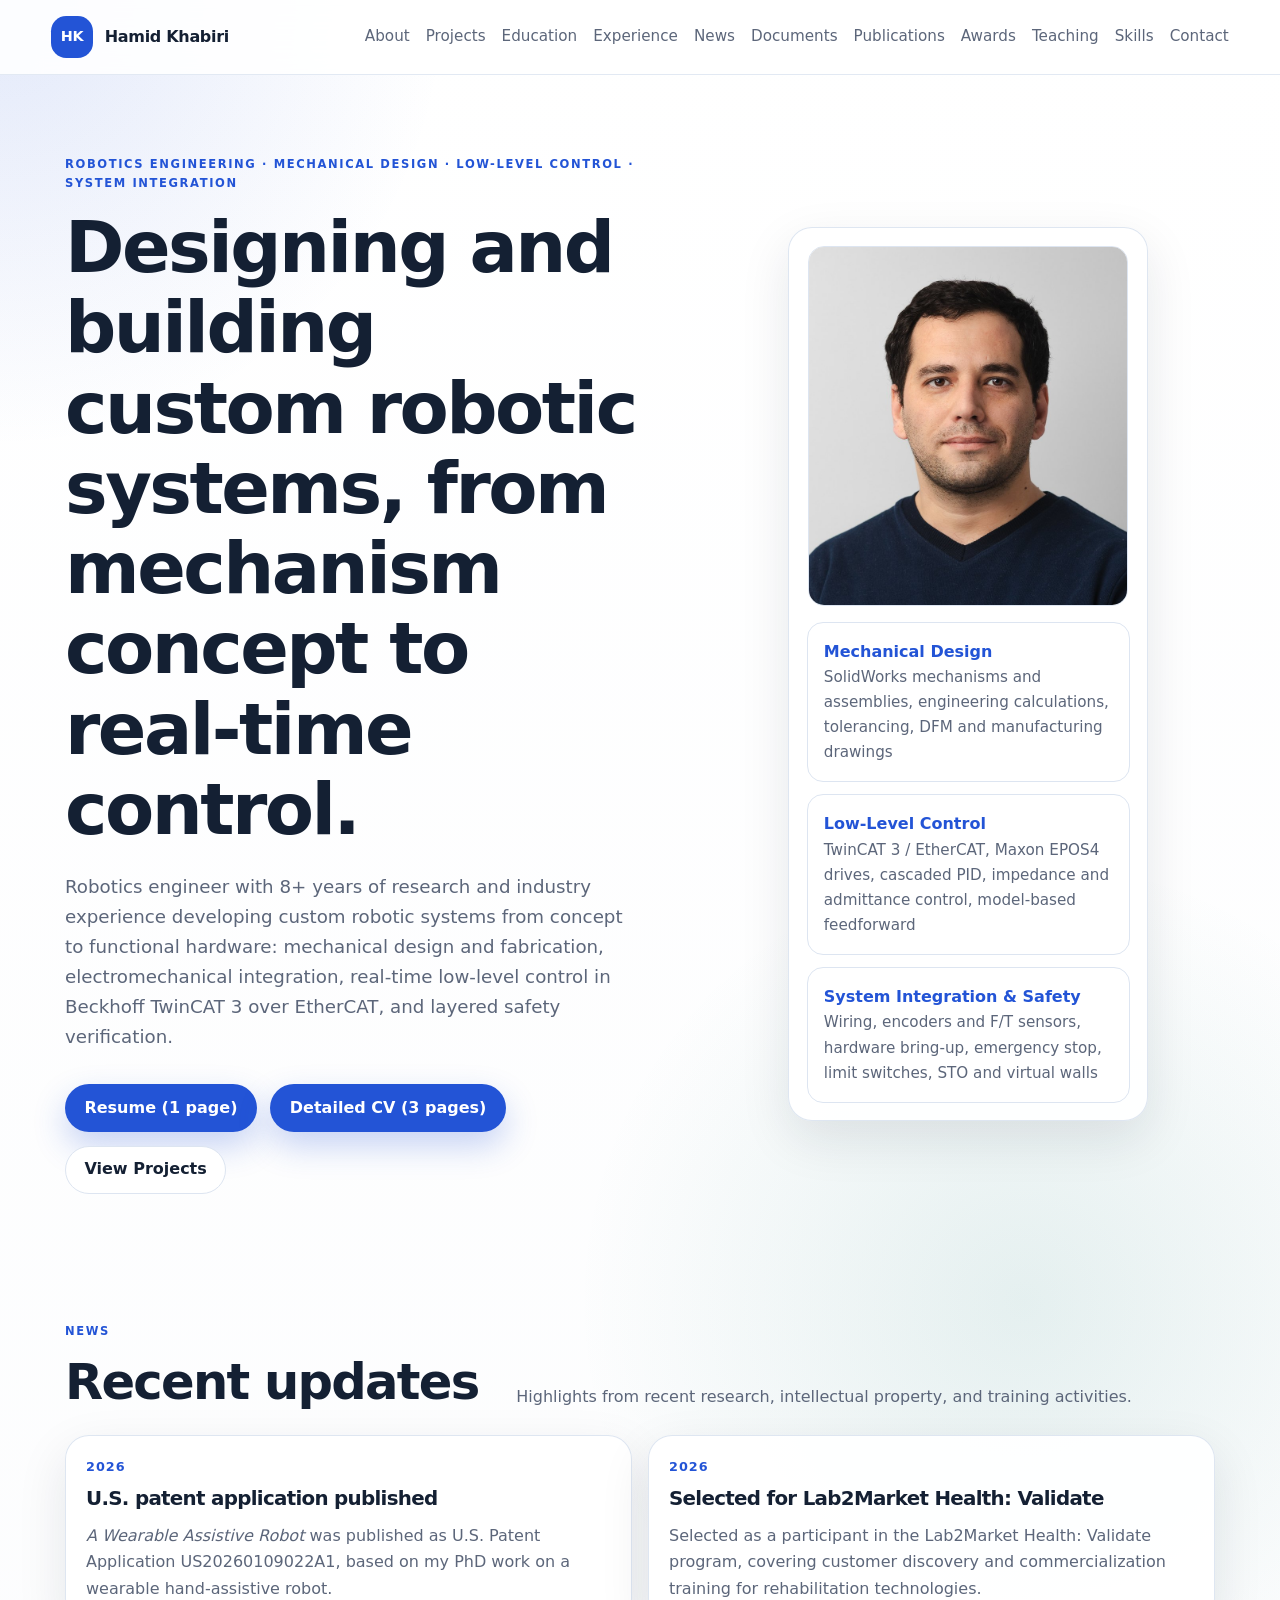
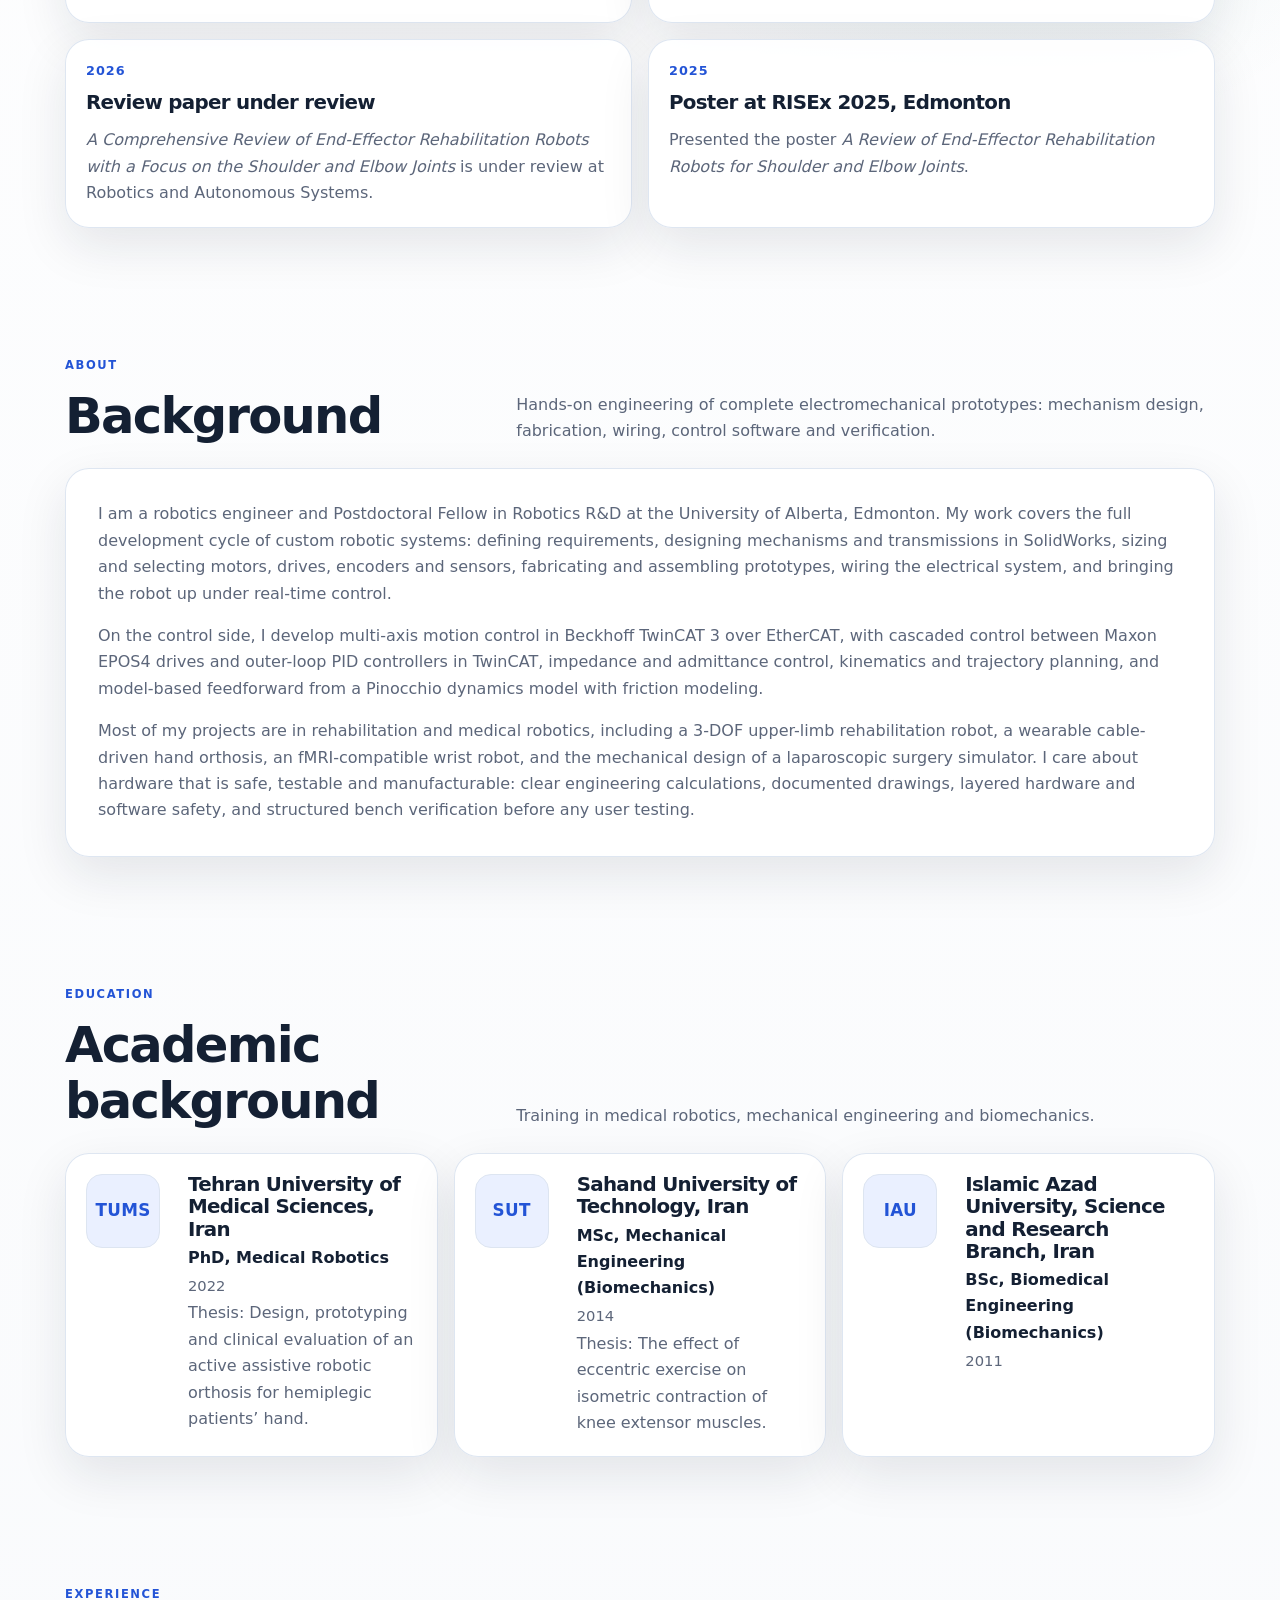
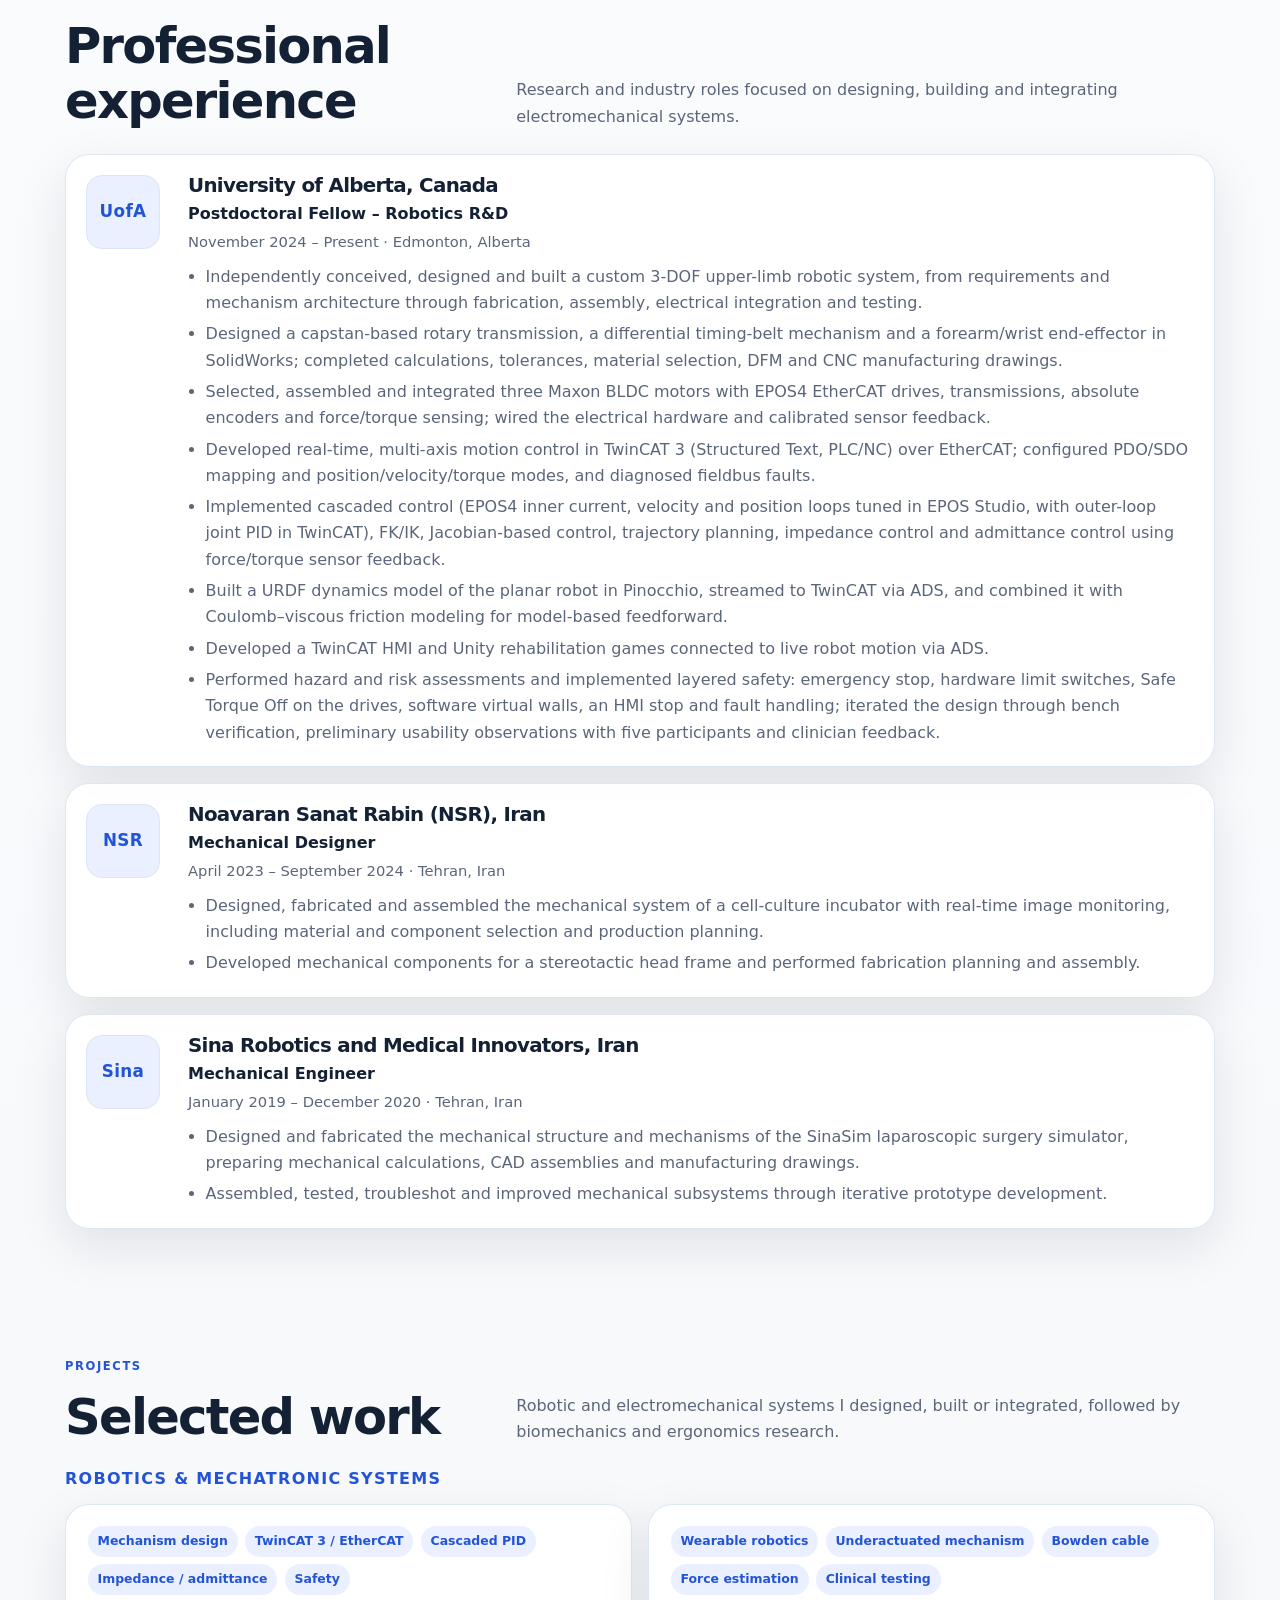
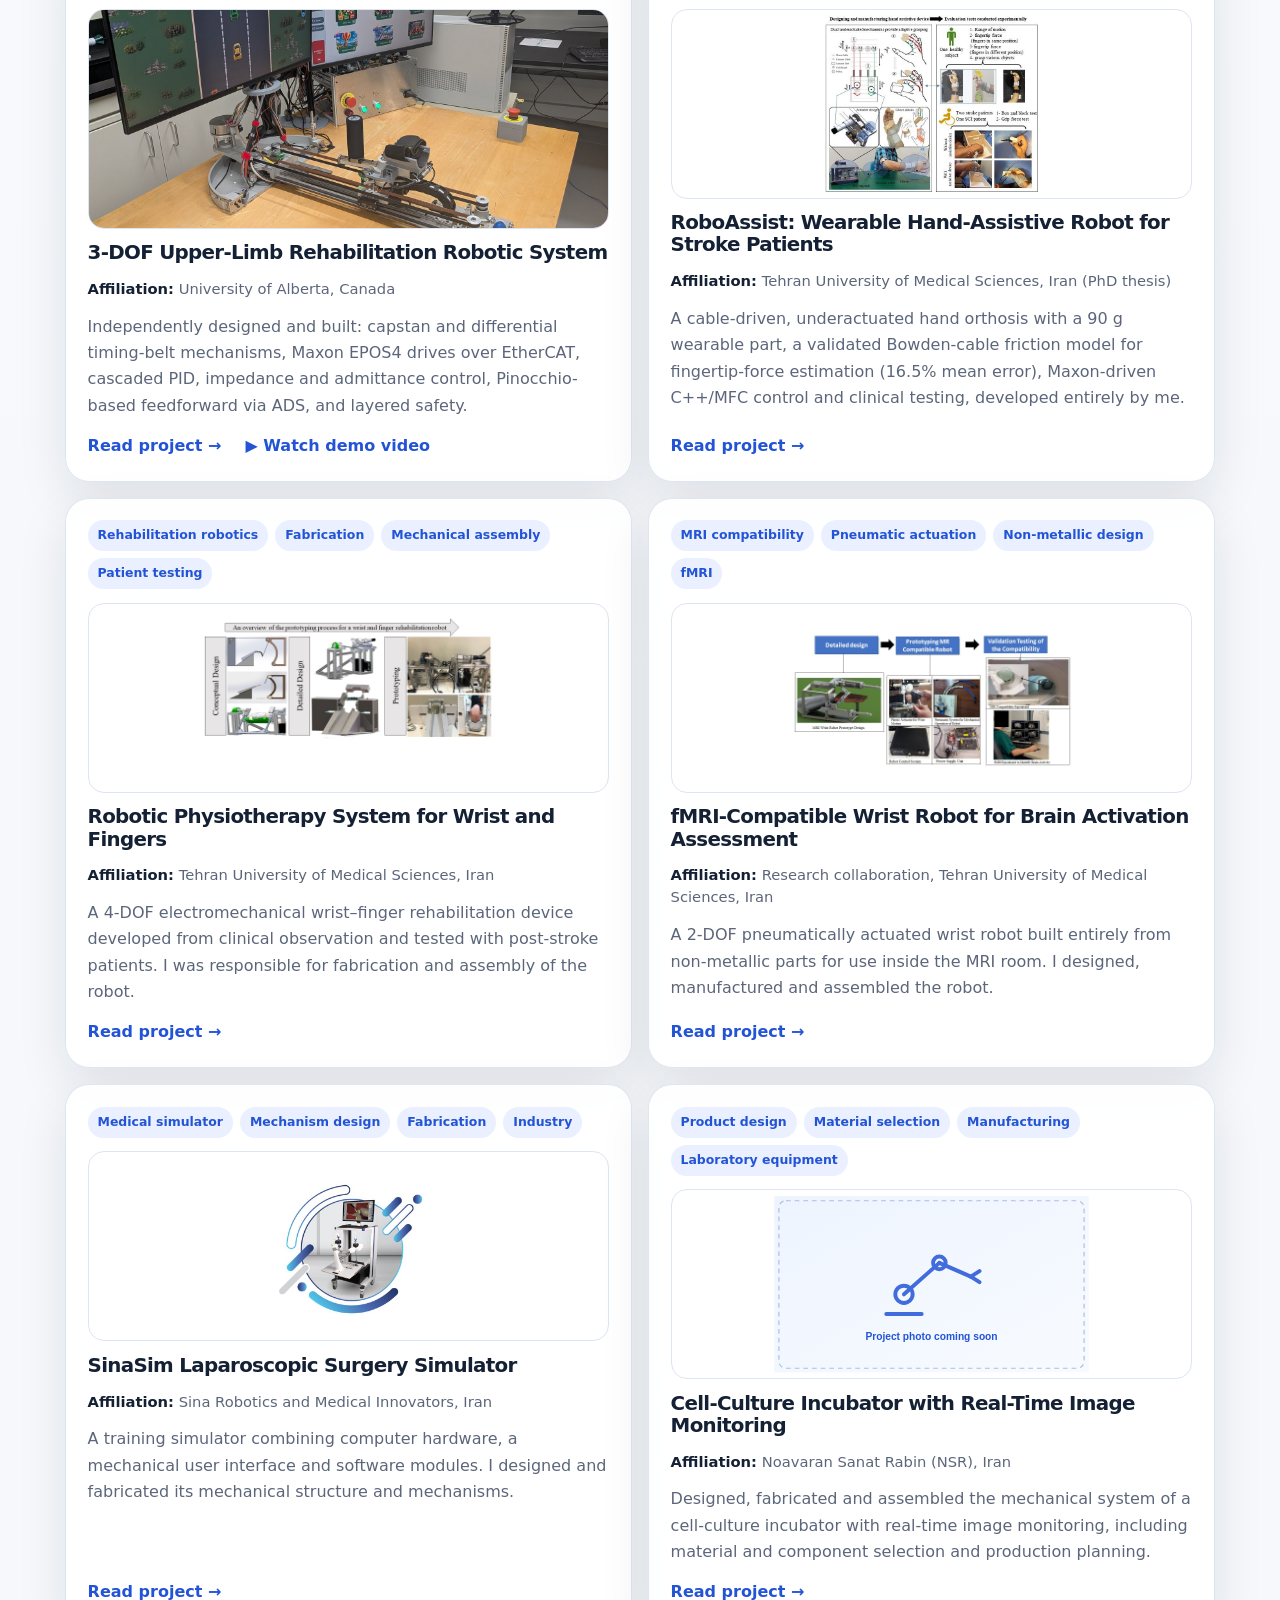
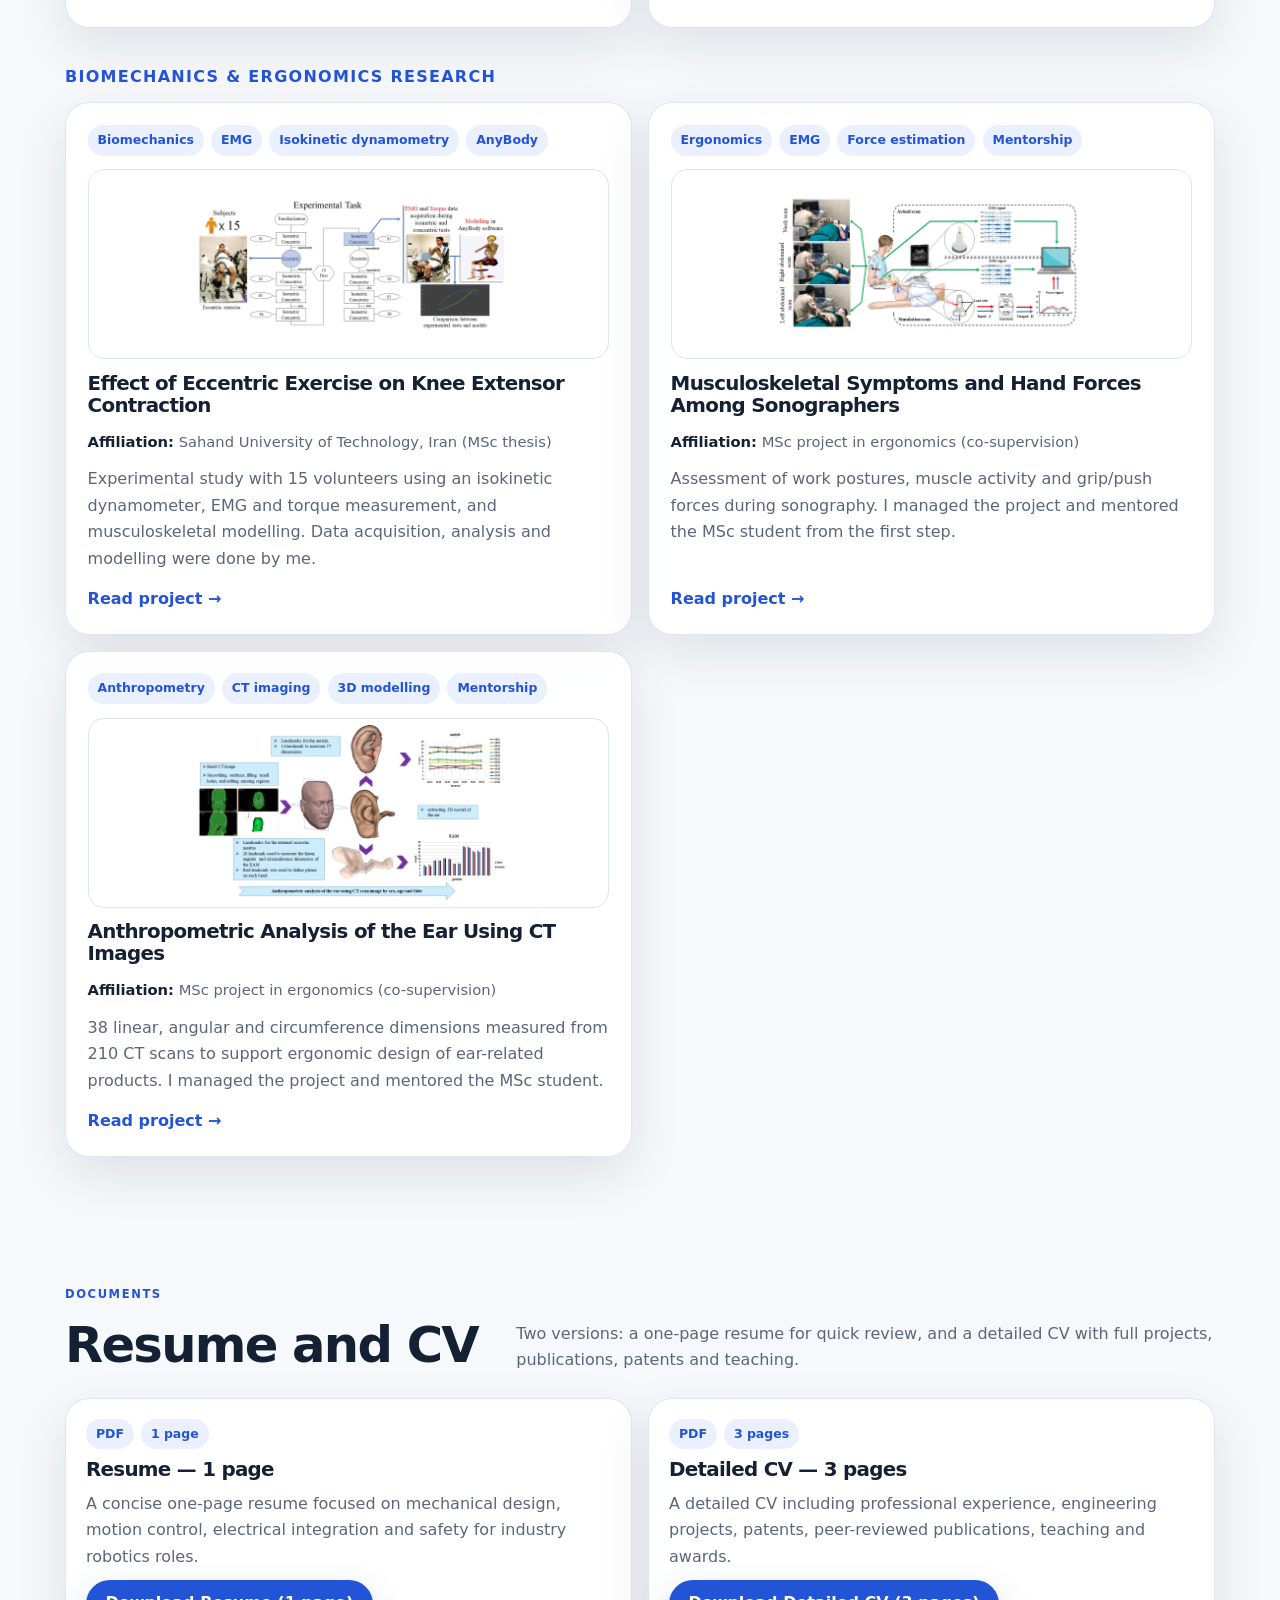
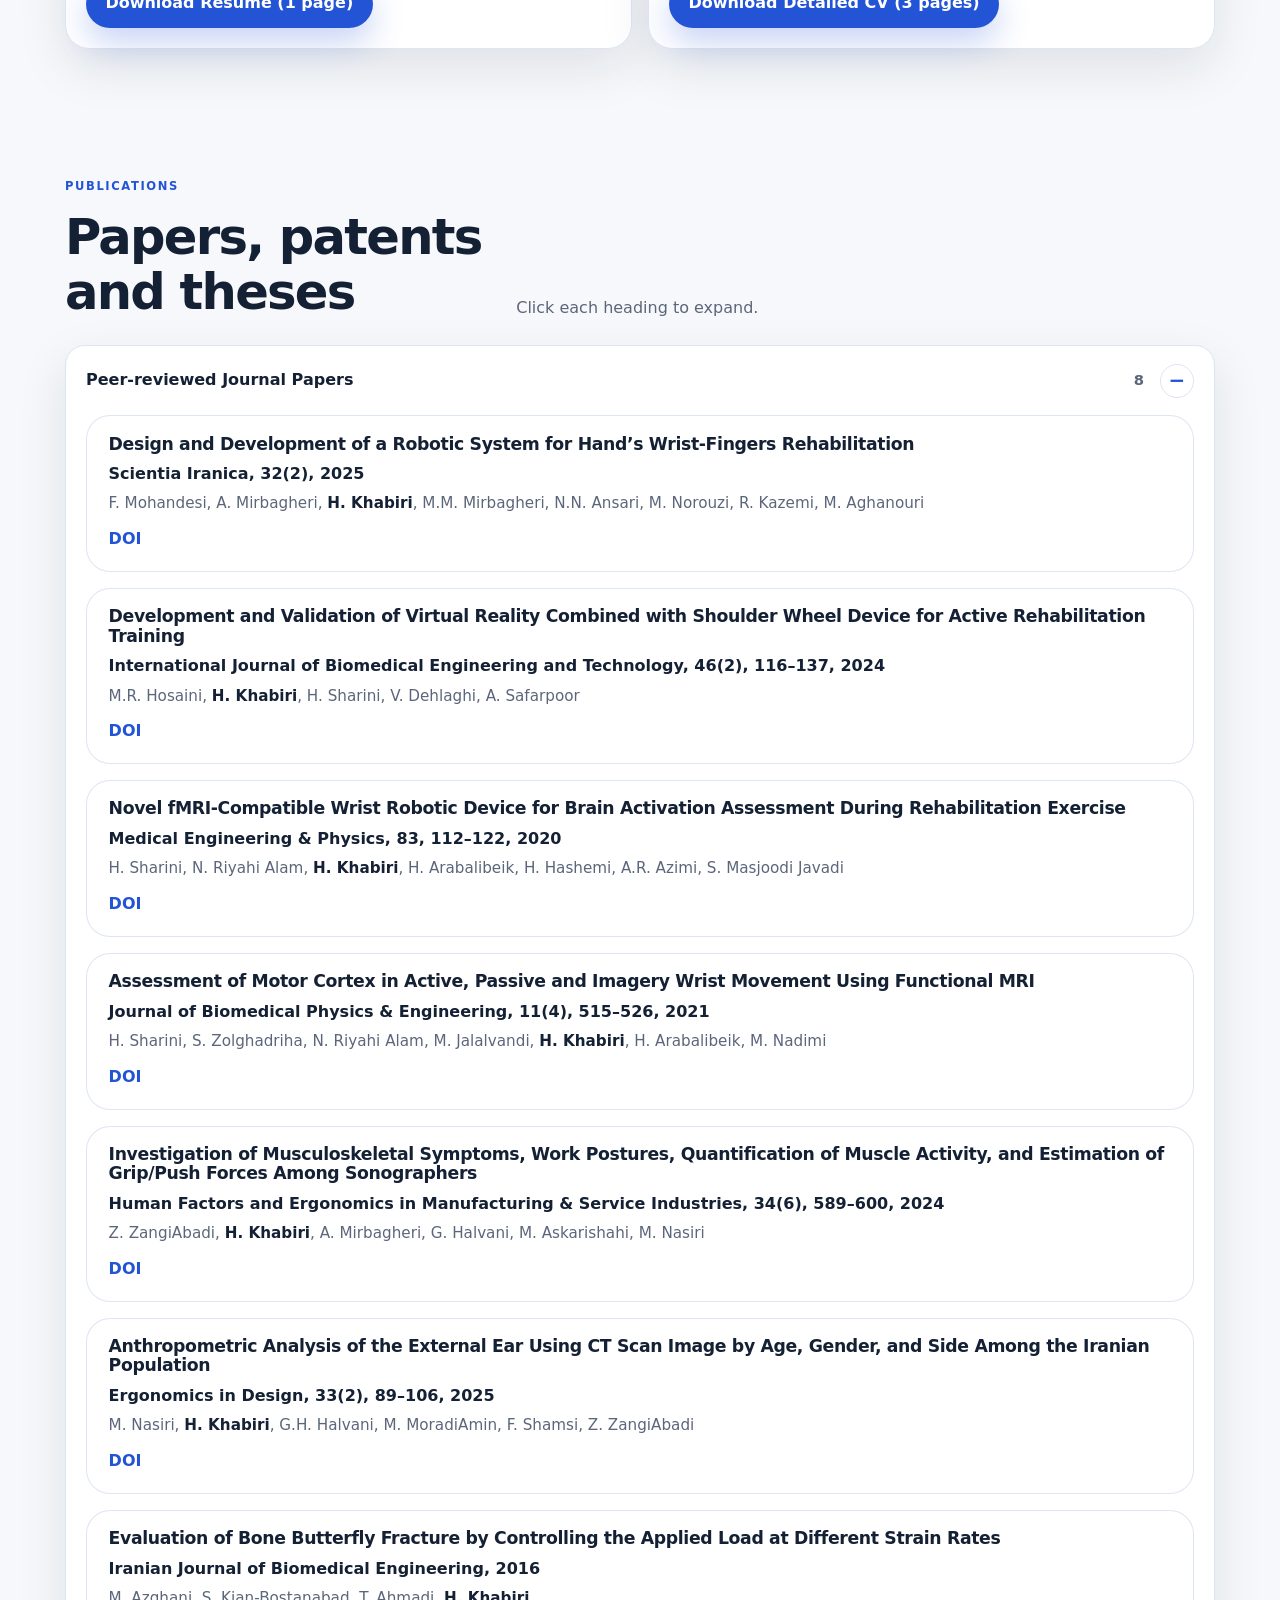
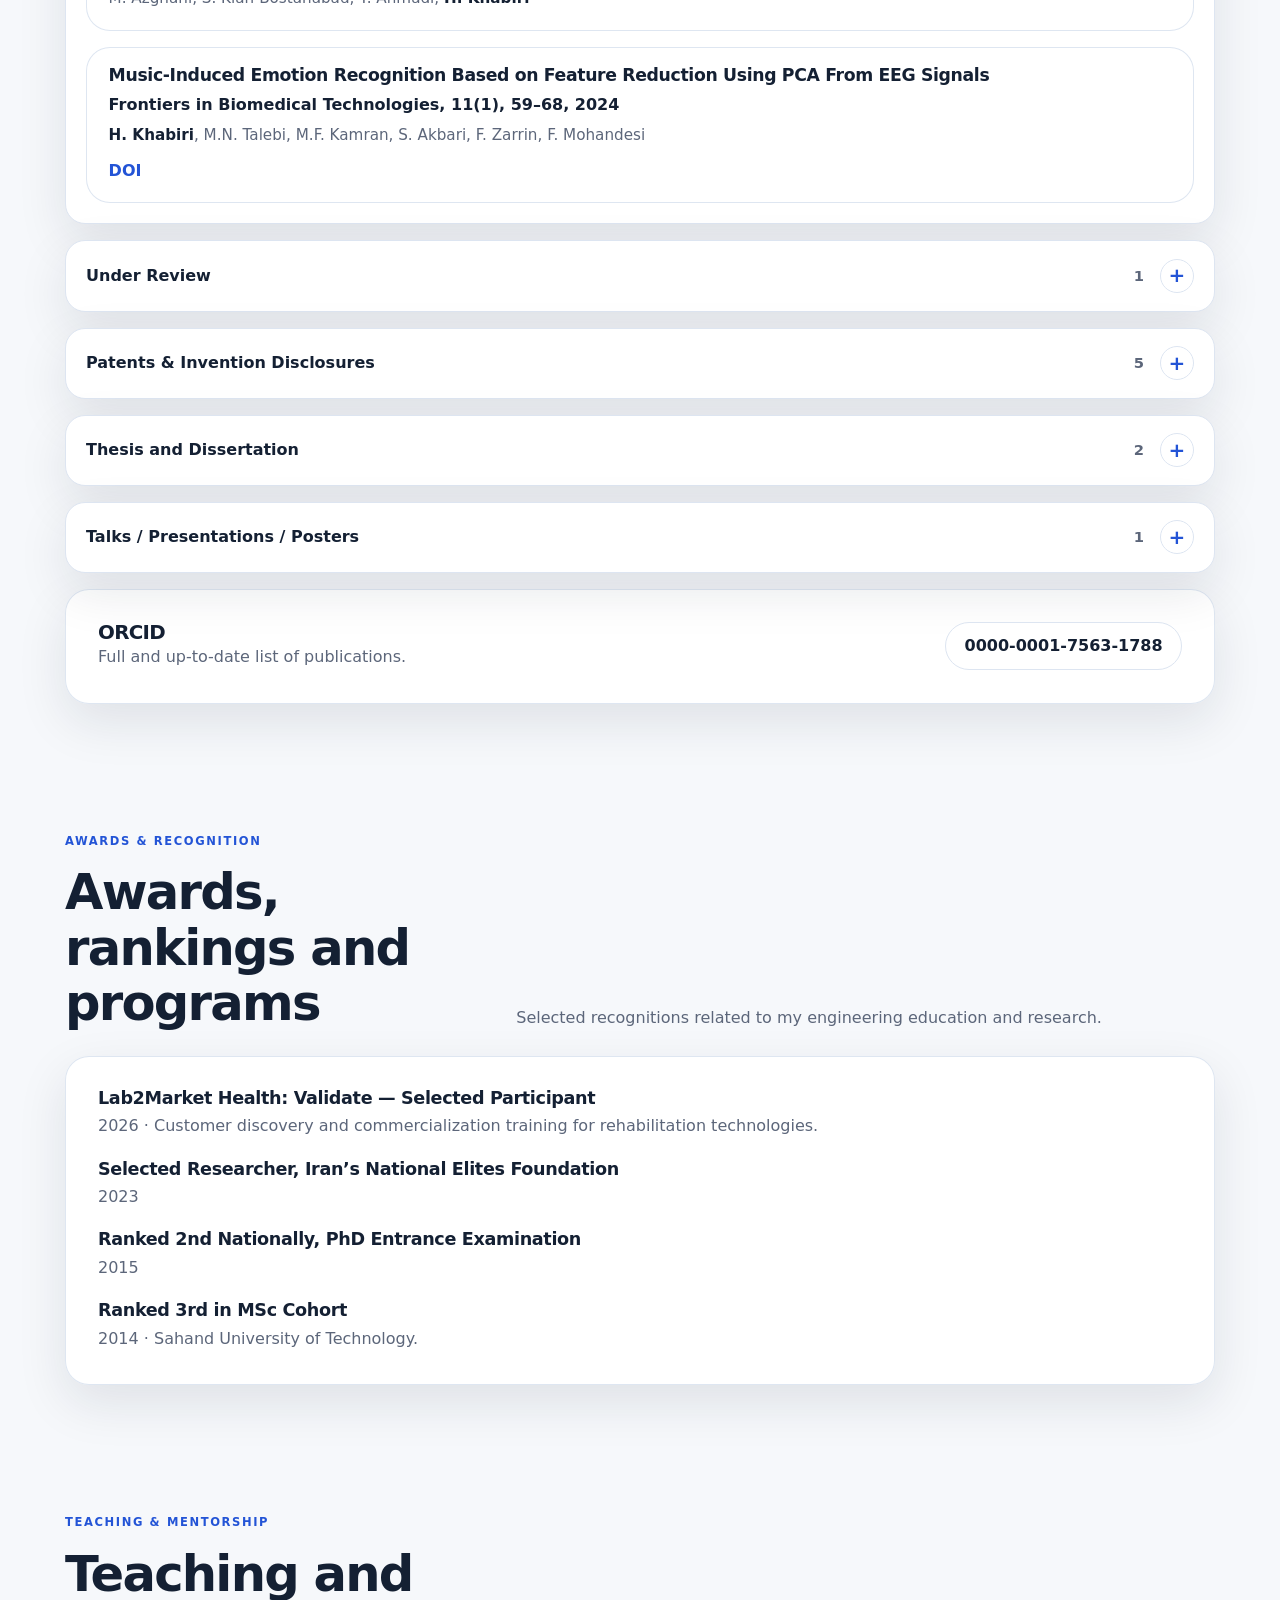
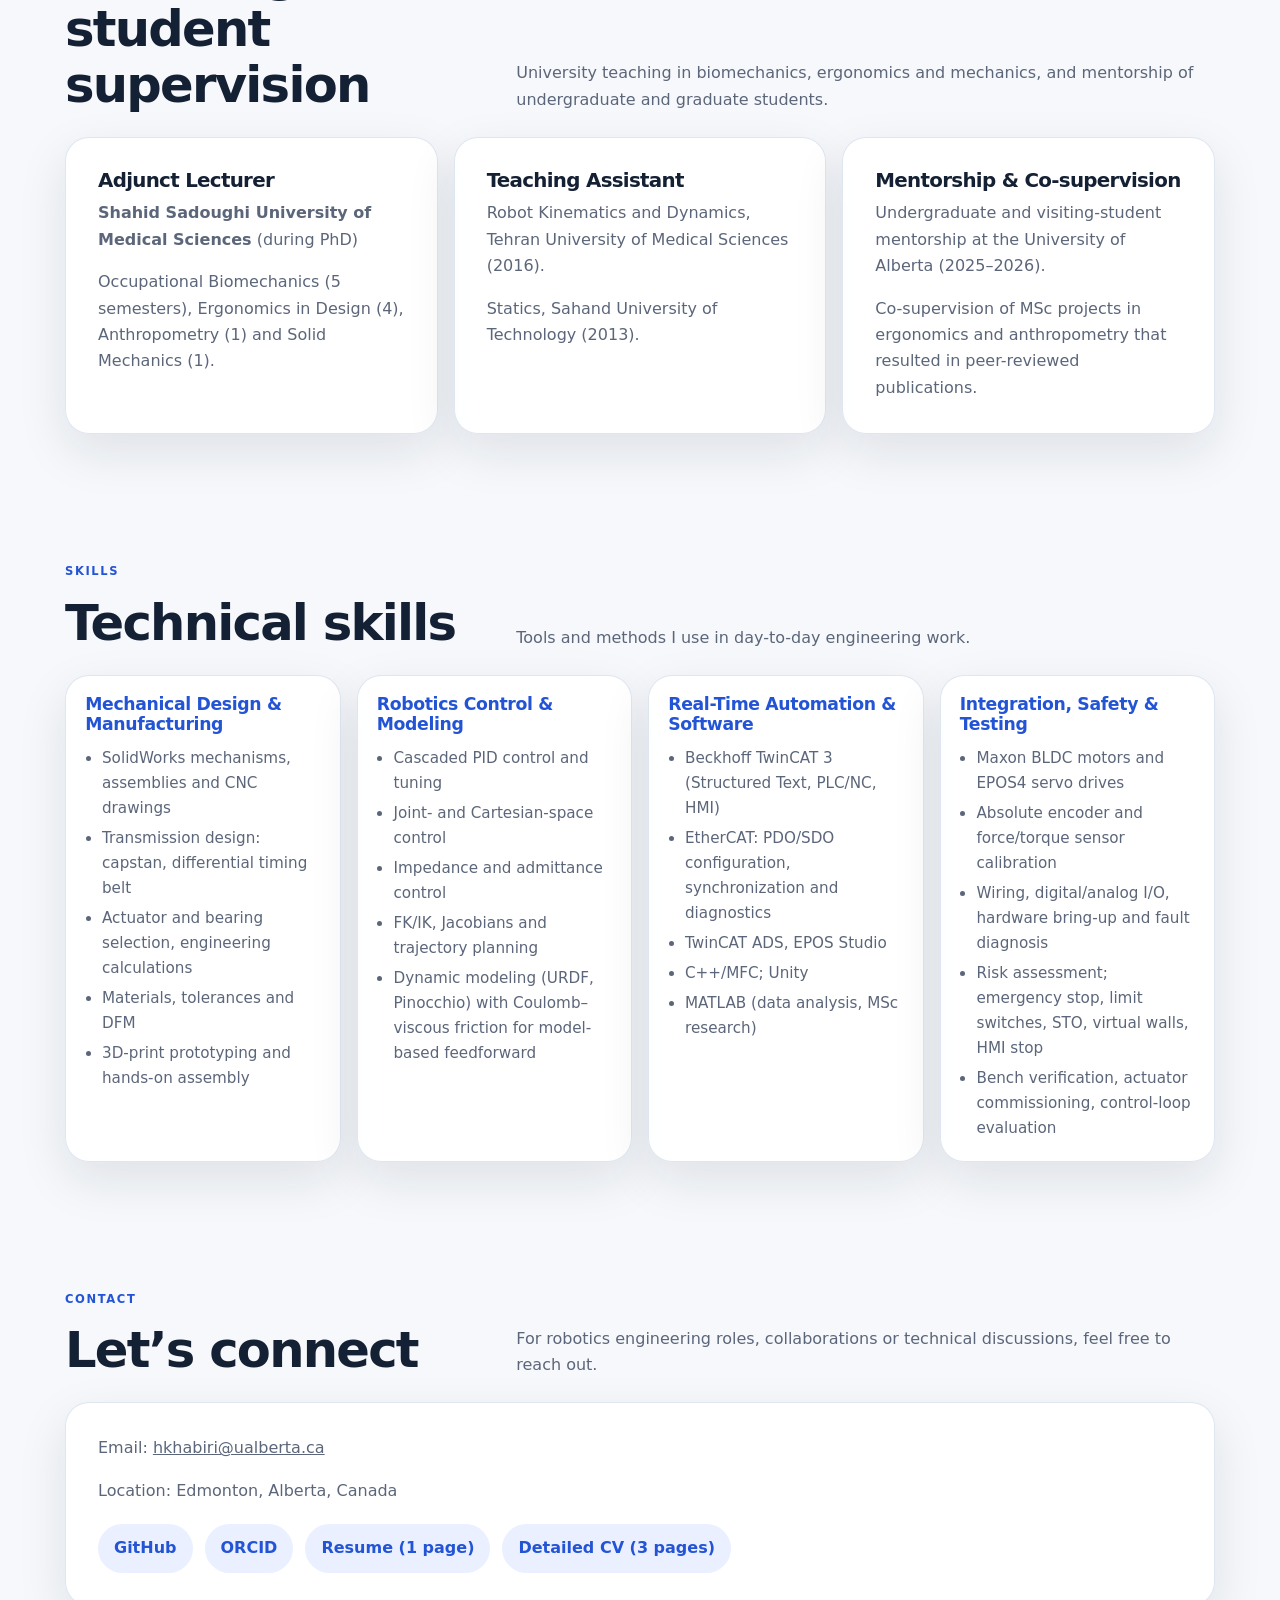
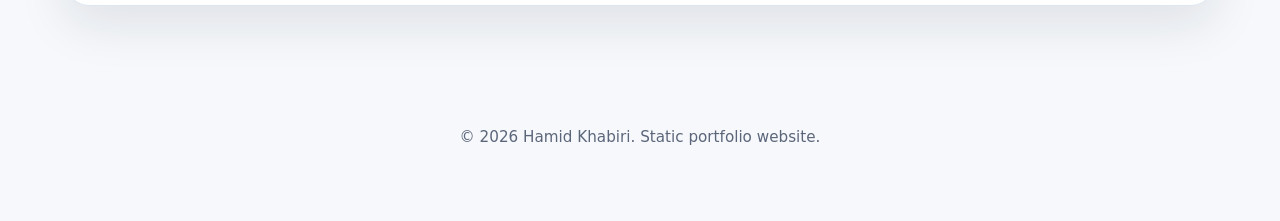
==== commit 74f404f5: "Add 3-DOF demo video" ====
--- a/index.html
+++ b/index.html
@@ -207,7 +207,7 @@
         <h3>3-DOF Upper-Limb Rehabilitation Robotic System</h3>
         <p class="project-affiliation"><strong>Affiliation:</strong> University of Alberta, Canada</p>
         <p>Independently designed and built: capstan and differential timing-belt mechanisms, Maxon EPOS4 drives over EtherCAT, cascaded PID, impedance and admittance control, Pinocchio-based feedforward via ADS, and layered safety.</p>
-        <a class="text-link" href="projects/upper-limb-rehabilitation-robot.html">Read project →</a>
+        <div class="card-links"><a class="text-link" href="projects/upper-limb-rehabilitation-robot.html">Read project →</a><a class="text-link" href="projects/upper-limb-rehabilitation-robot.html#video">▶ Watch demo video</a></div>
       </article>
 
       <article class="project-card">
--- a/styles.css
+++ b/styles.css
@@ -171,6 +171,8 @@
 }
 .text-link { margin-top: auto; color: var(--accent); font-weight: 800; text-decoration: none; }
 .text-link:hover { text-decoration: underline; }
+.card-links { margin-top: auto; display: flex; flex-wrap: wrap; gap: 0.5rem 1.5rem; }
+.card-links .text-link { margin-top: 0; }
 
 /* Publications */
 .publication-accordion-list { display: grid; gap: 1rem; }
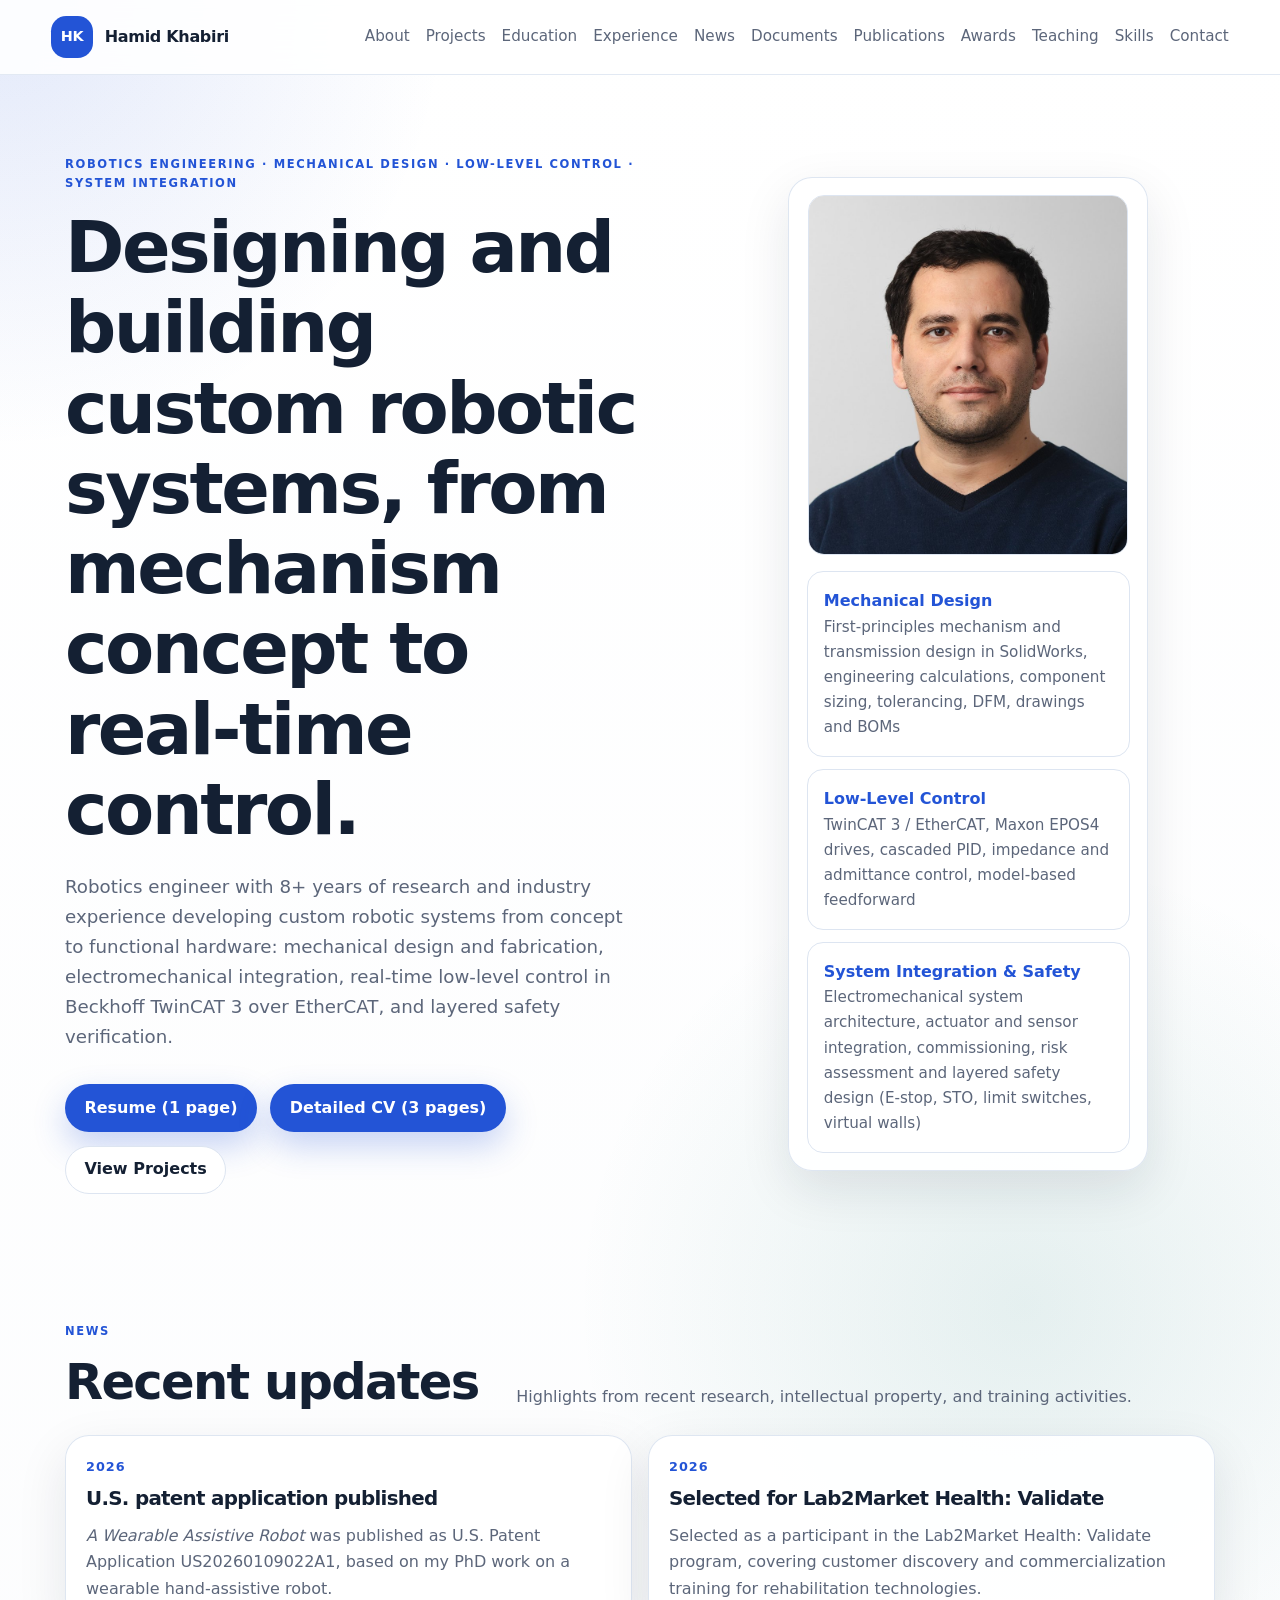
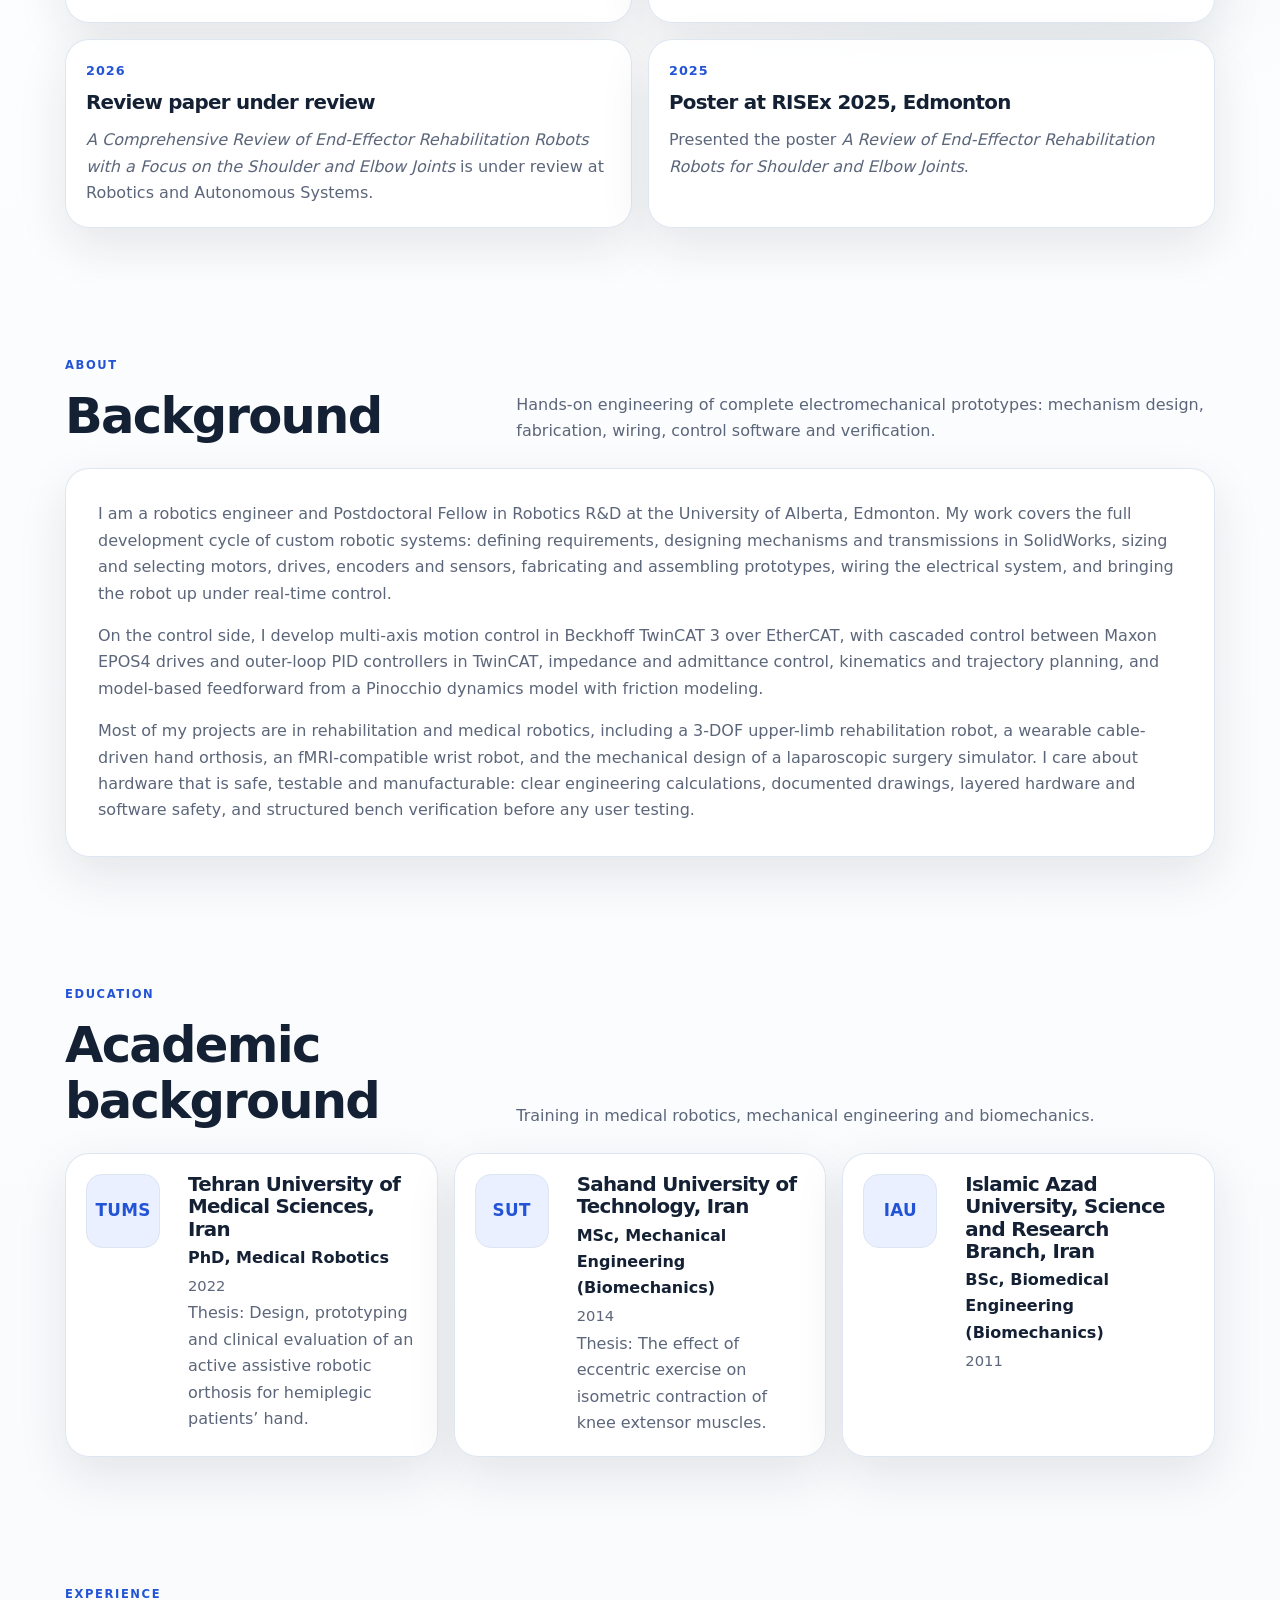
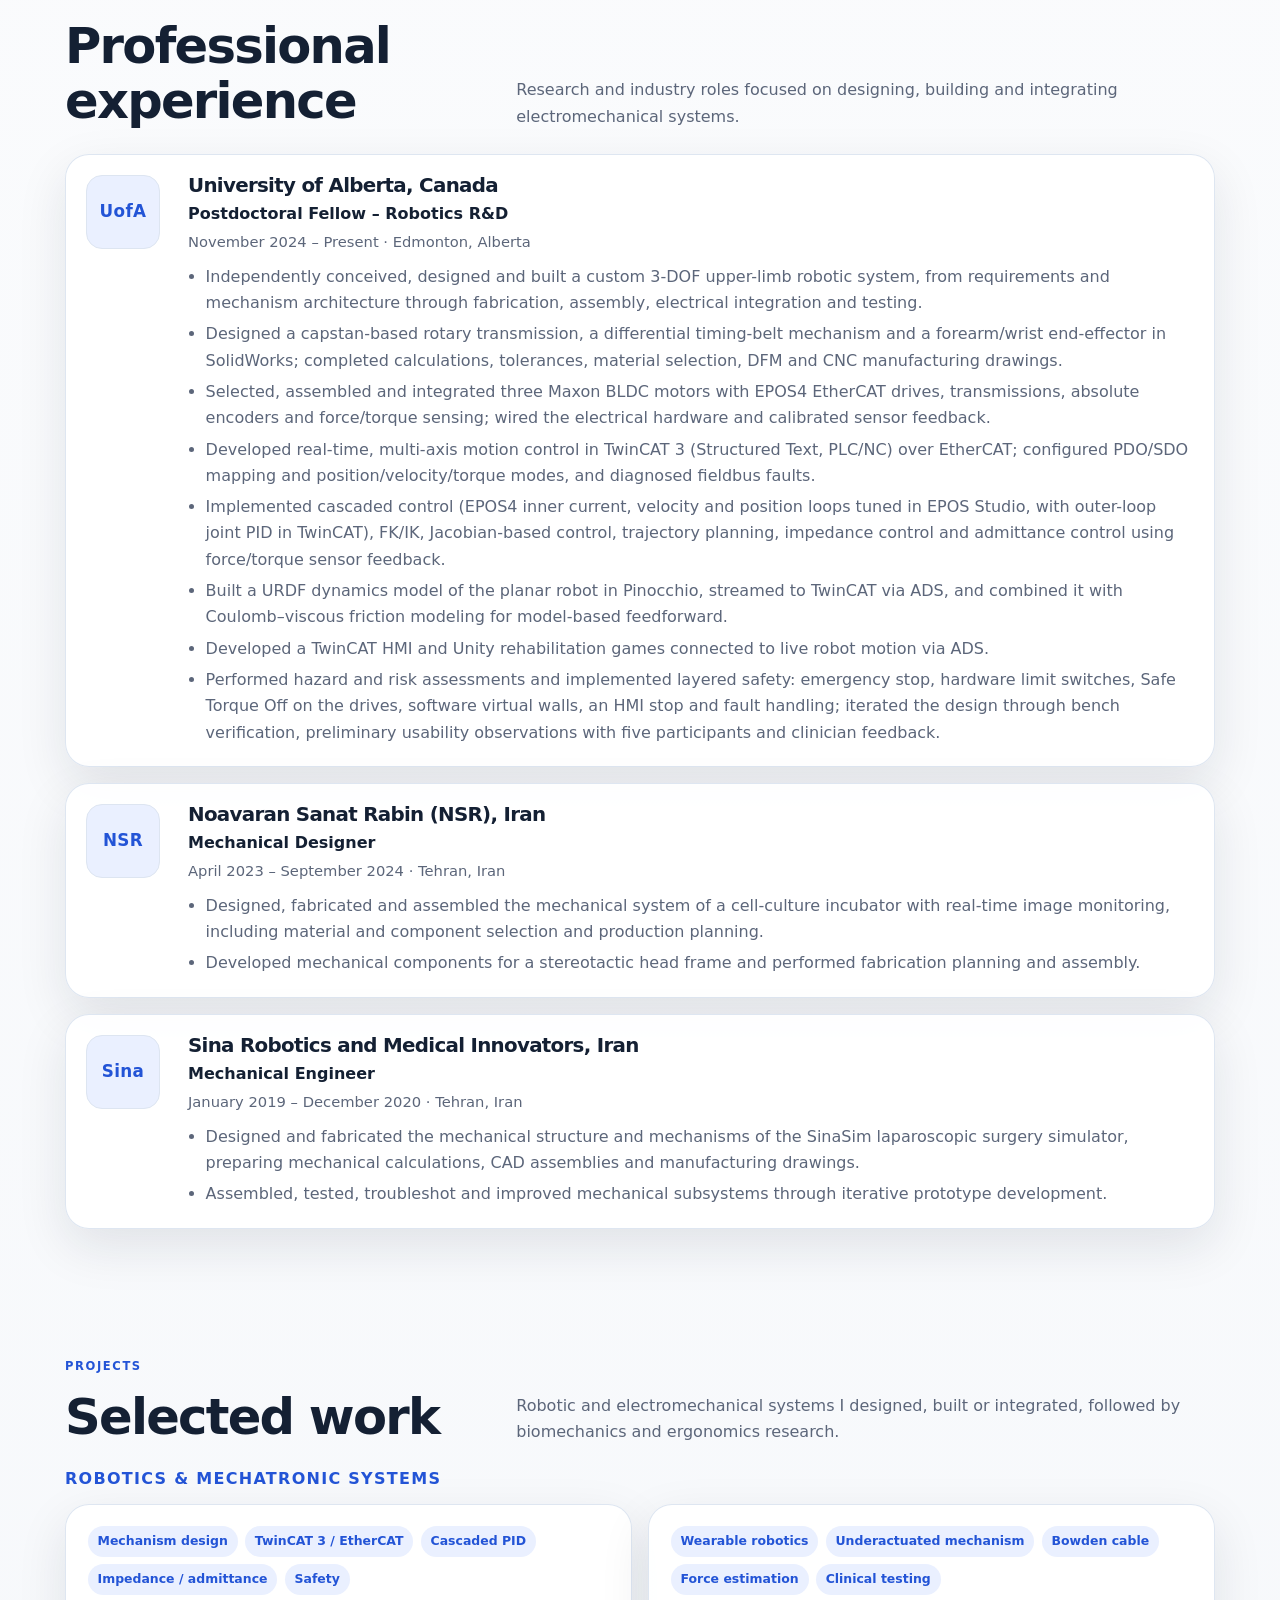
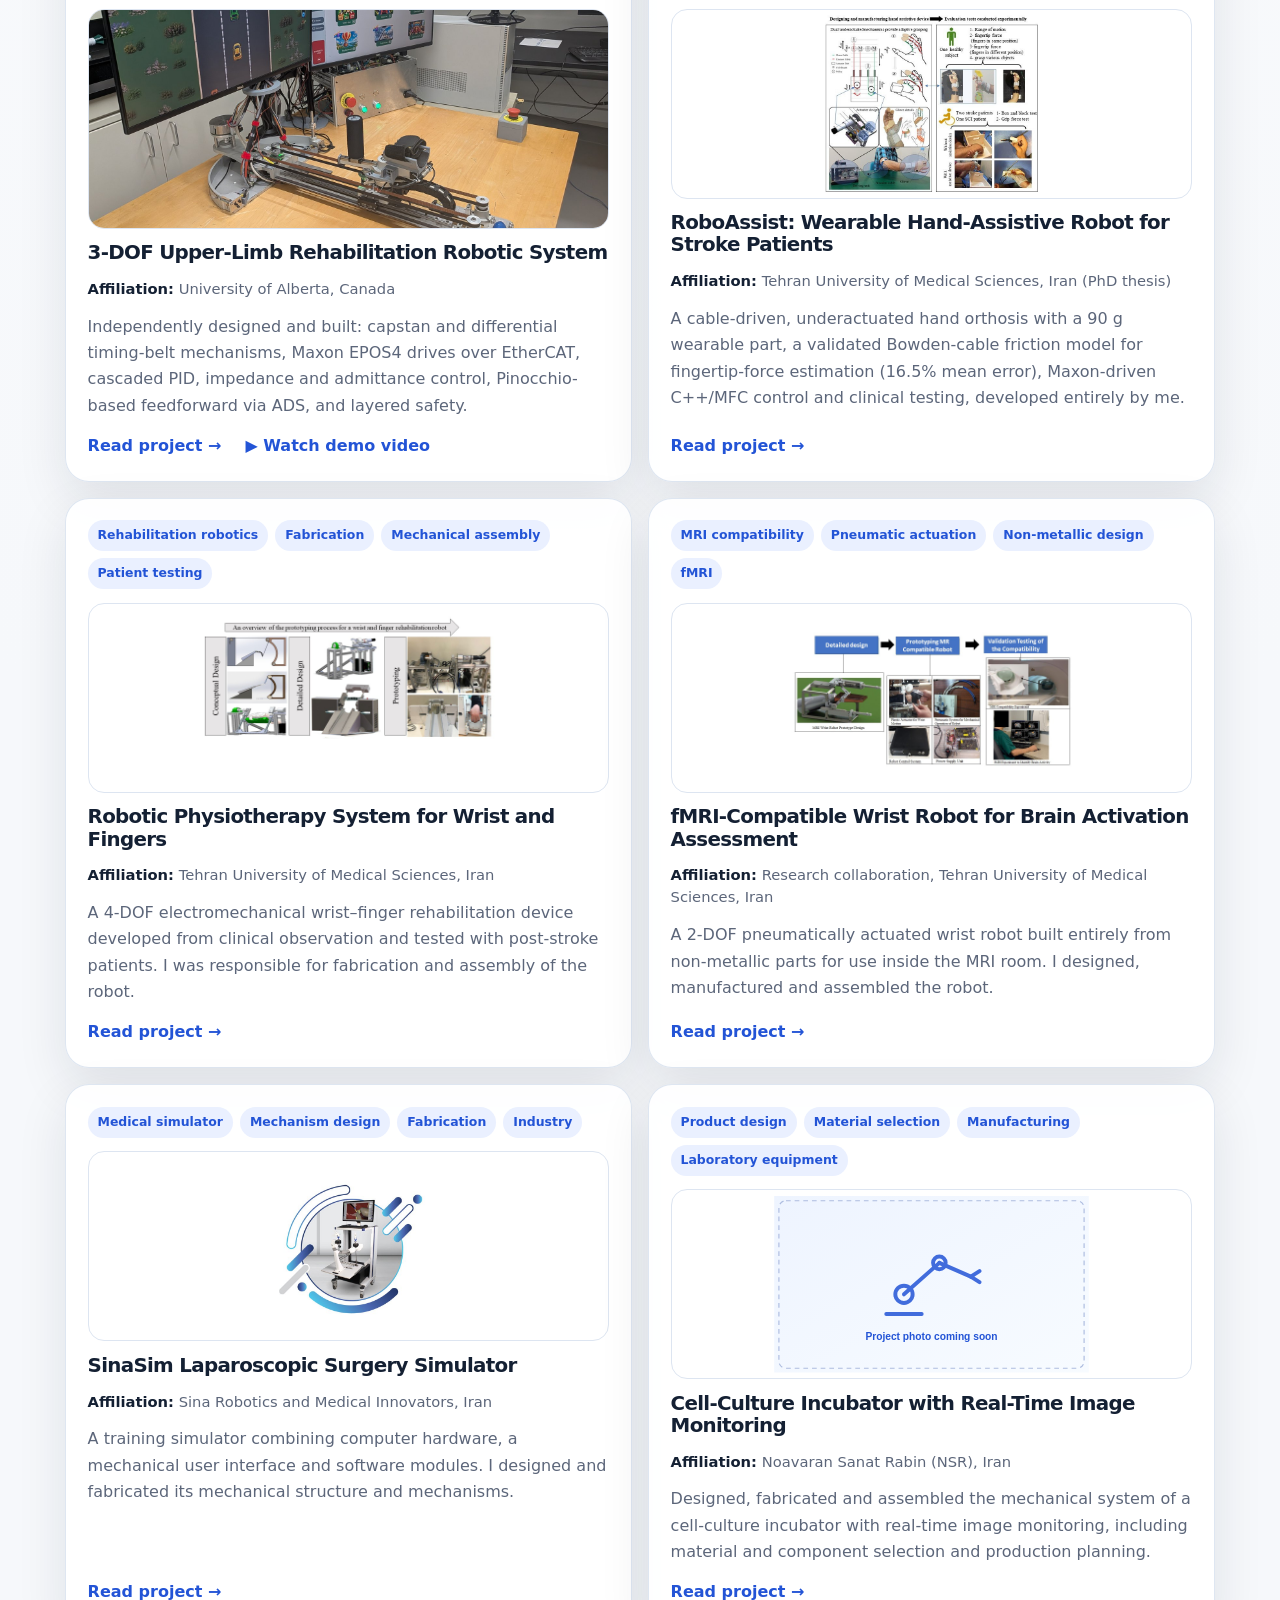
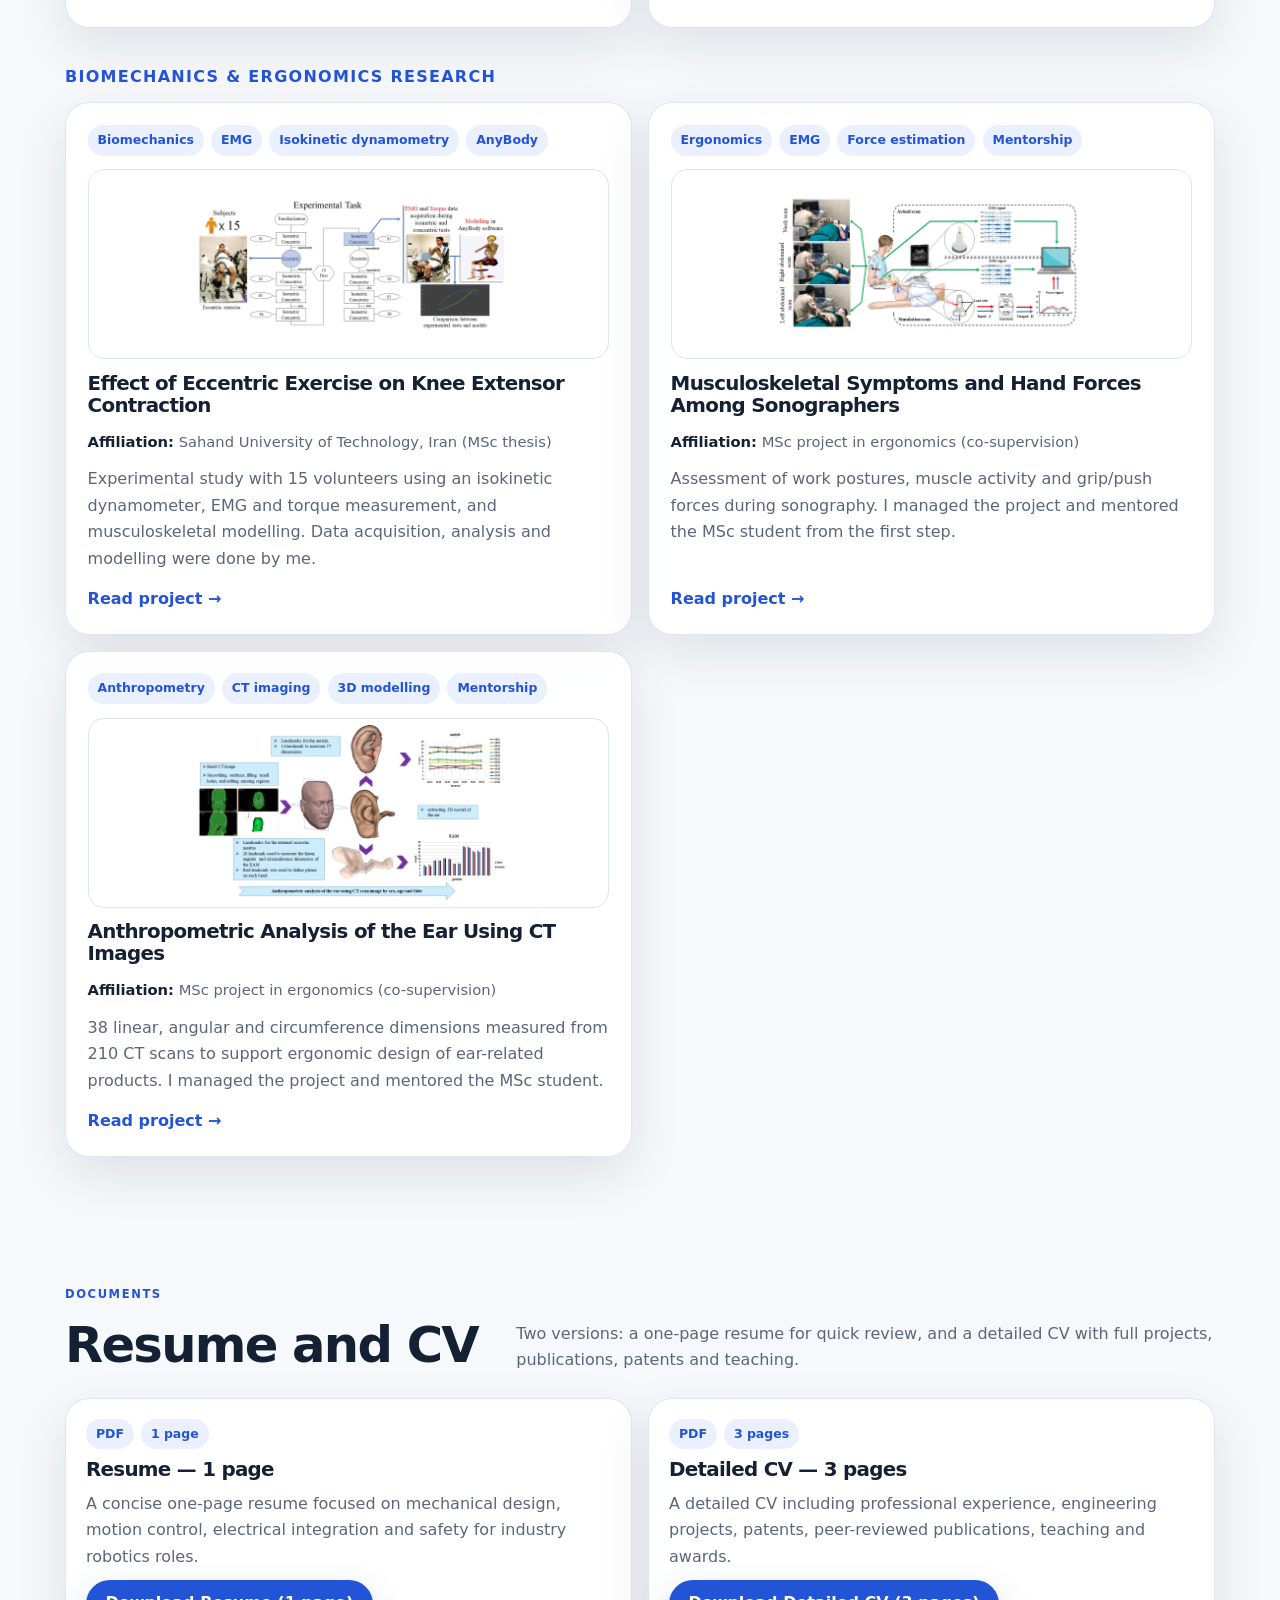
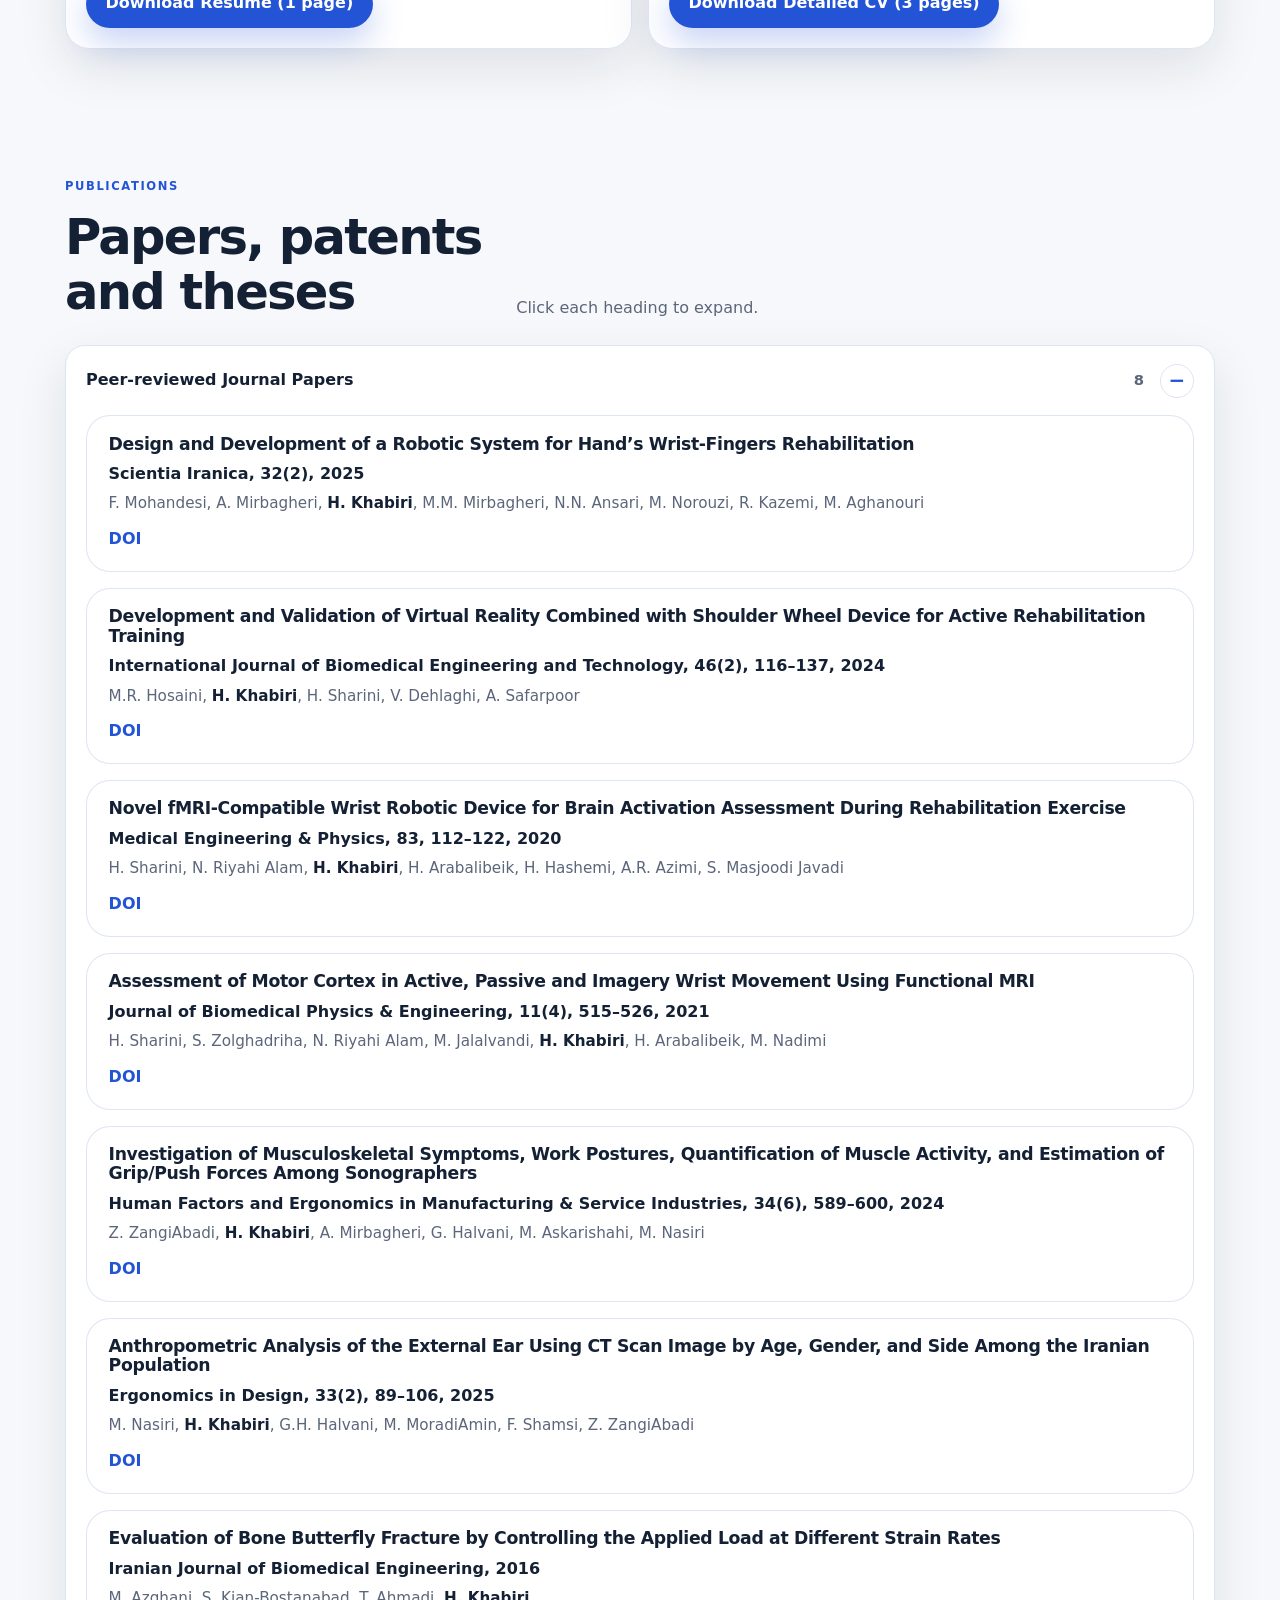
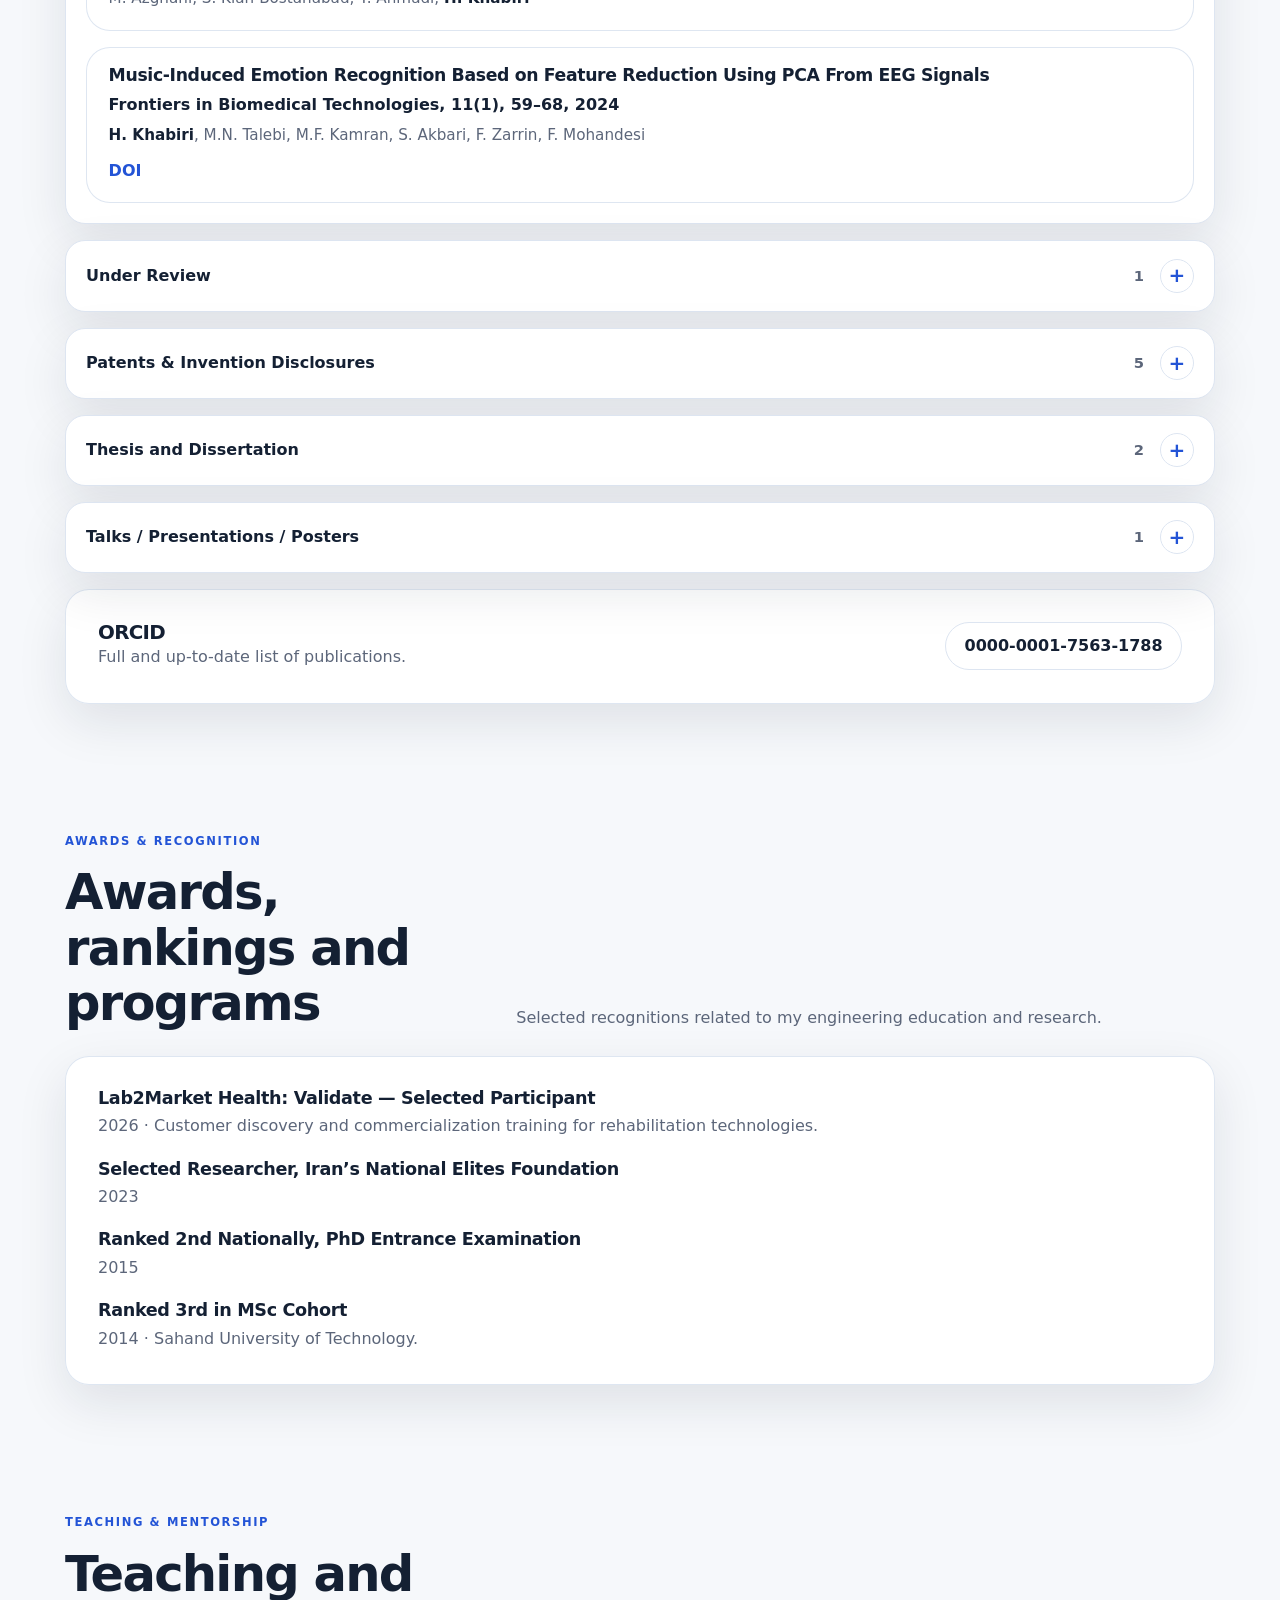
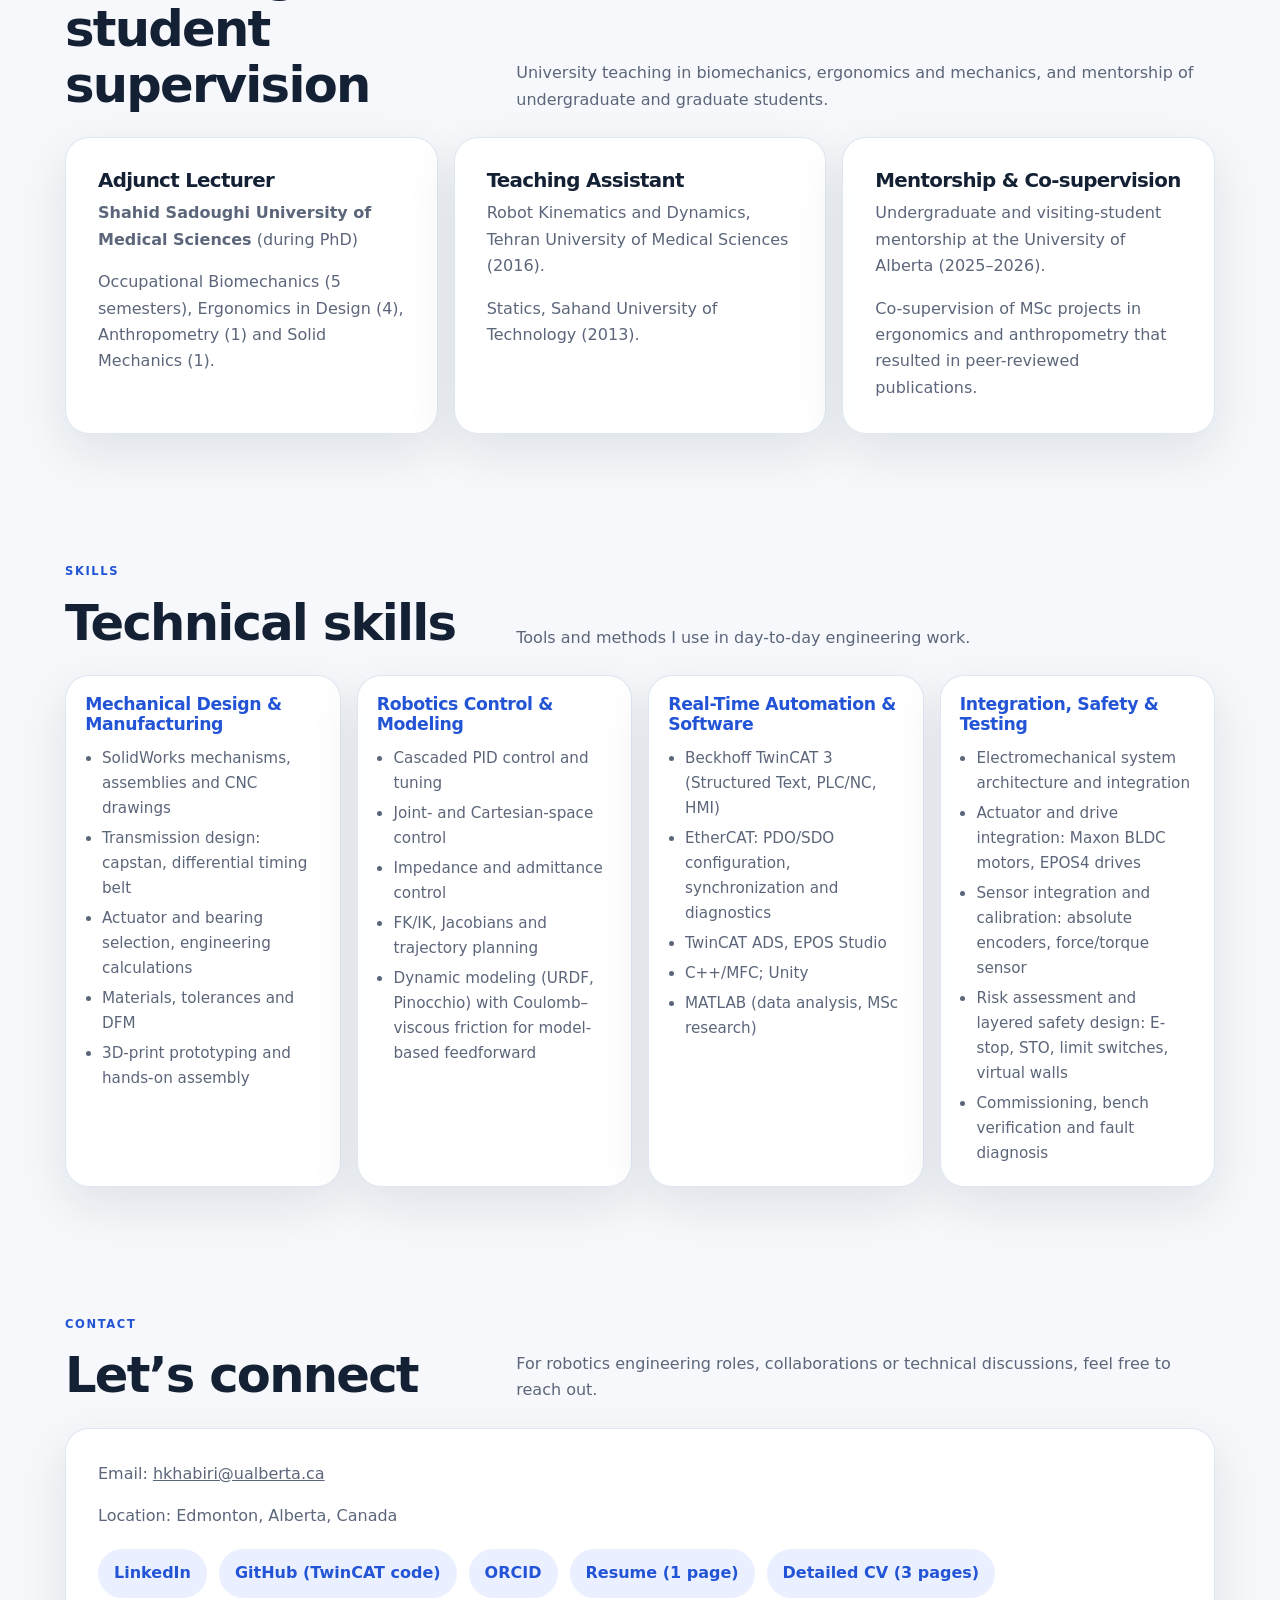
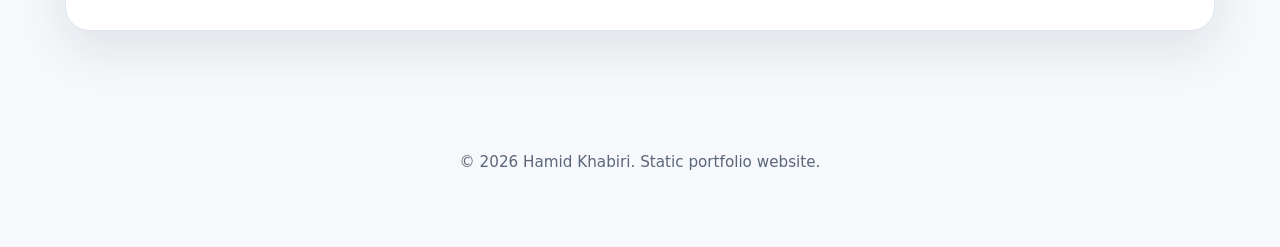
==== commit 44e1ce4c: "Update index.html Refine skills wording and add LinkedIn" ====
--- a/index.html
+++ b/index.html
@@ -51,9 +51,9 @@
       <img class="profile-photo" src="assets/figures/profile.jpg" alt="Hamid Khabiri"
            onerror="this.onerror=null;this.src='assets/figures/profile-placeholder.svg';">
       <div class="stat-grid">
-        <div><strong>Mechanical Design</strong><span>SolidWorks mechanisms and assemblies, engineering calculations, tolerancing, DFM and manufacturing drawings</span></div>
+        <div><strong>Mechanical Design</strong><span>First-principles mechanism and transmission design in SolidWorks, engineering calculations, component sizing, tolerancing, DFM, drawings and BOMs</span></div>
         <div><strong>Low-Level Control</strong><span>TwinCAT&nbsp;3 / EtherCAT, Maxon EPOS4 drives, cascaded PID, impedance and admittance control, model-based feedforward</span></div>
-        <div><strong>System Integration &amp; Safety</strong><span>Wiring, encoders and F/T sensors, hardware bring-up, emergency stop, limit switches, STO and virtual walls</span></div>
+        <div><strong>System Integration &amp; Safety</strong><span>Electromechanical system architecture, actuator and sensor integration, commissioning, risk assessment and layered safety design (E-stop, STO, limit switches, virtual walls)</span></div>
       </div>
     </div>
   </section>
@@ -543,11 +543,11 @@
       <div class="skill-card">
         <h3>Integration, Safety &amp; Testing</h3>
         <ul>
-          <li>Maxon BLDC motors and EPOS4 servo drives</li>
-          <li>Absolute encoder and force/torque sensor calibration</li>
-          <li>Wiring, digital/analog I/O, hardware bring-up and fault diagnosis</li>
-          <li>Risk assessment; emergency stop, limit switches, STO, virtual walls, HMI stop</li>
-          <li>Bench verification, actuator commissioning, control-loop evaluation</li>
+          <li>Electromechanical system architecture and integration</li>
+          <li>Actuator and drive integration: Maxon BLDC motors, EPOS4 drives</li>
+          <li>Sensor integration and calibration: absolute encoders, force/torque sensor</li>
+          <li>Risk assessment and layered safety design: E-stop, STO, limit switches, virtual walls</li>
+          <li>Commissioning, bench verification and fault diagnosis</li>
         </ul>
       </div>
     </div>
@@ -563,8 +563,8 @@
       <p>Email: <a href="mailto:hkhabiri@ualberta.ca">hkhabiri@ualberta.ca</a></p>
       <p>Location: Edmonton, Alberta, Canada</p>
       <div class="contact-links">
-        <!-- Add LinkedIn here when ready: <a href="https://www.linkedin.com/in/YOUR-PROFILE" target="_blank" rel="noreferrer">LinkedIn</a> -->
-        <a href="https://github.com/hamid-khabiri" target="_blank" rel="noreferrer">GitHub</a>
+        <a href="https://www.linkedin.com/in/hamid-khabiri-ab4903204/" target="_blank" rel="noreferrer">LinkedIn</a>
+        <a href="https://github.com/hamid-khabiri/3dof-rehab-robot-twincat-control-hmi" target="_blank" rel="noreferrer">GitHub (TwinCAT code)</a>
         <a href="https://orcid.org/0000-0001-7563-1788" target="_blank" rel="noreferrer">ORCID</a>
         <a href="assets/resumes/Hamid_Khabiri_Resume.pdf" download>Resume (1 page)</a>
         <a href="assets/resumes/Hamid_Khabiri_CV.pdf" download>Detailed CV (3 pages)</a>
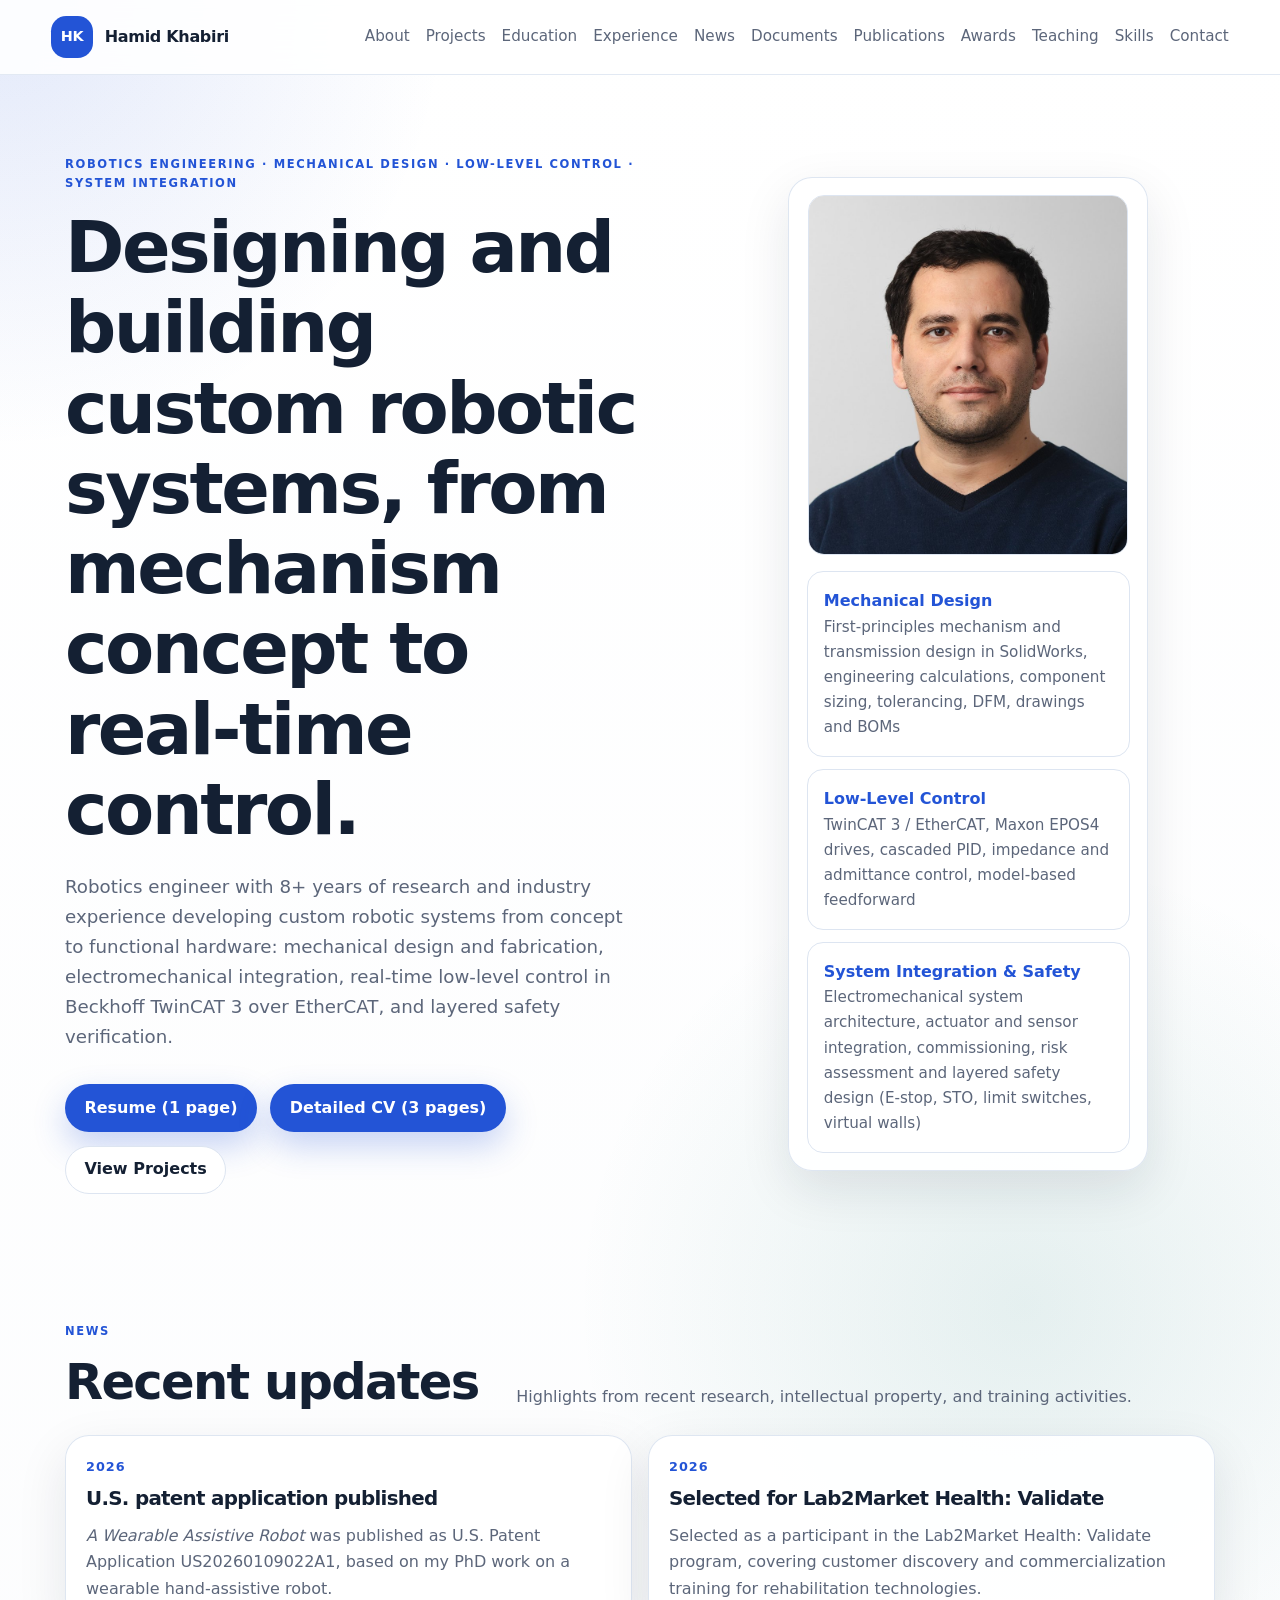
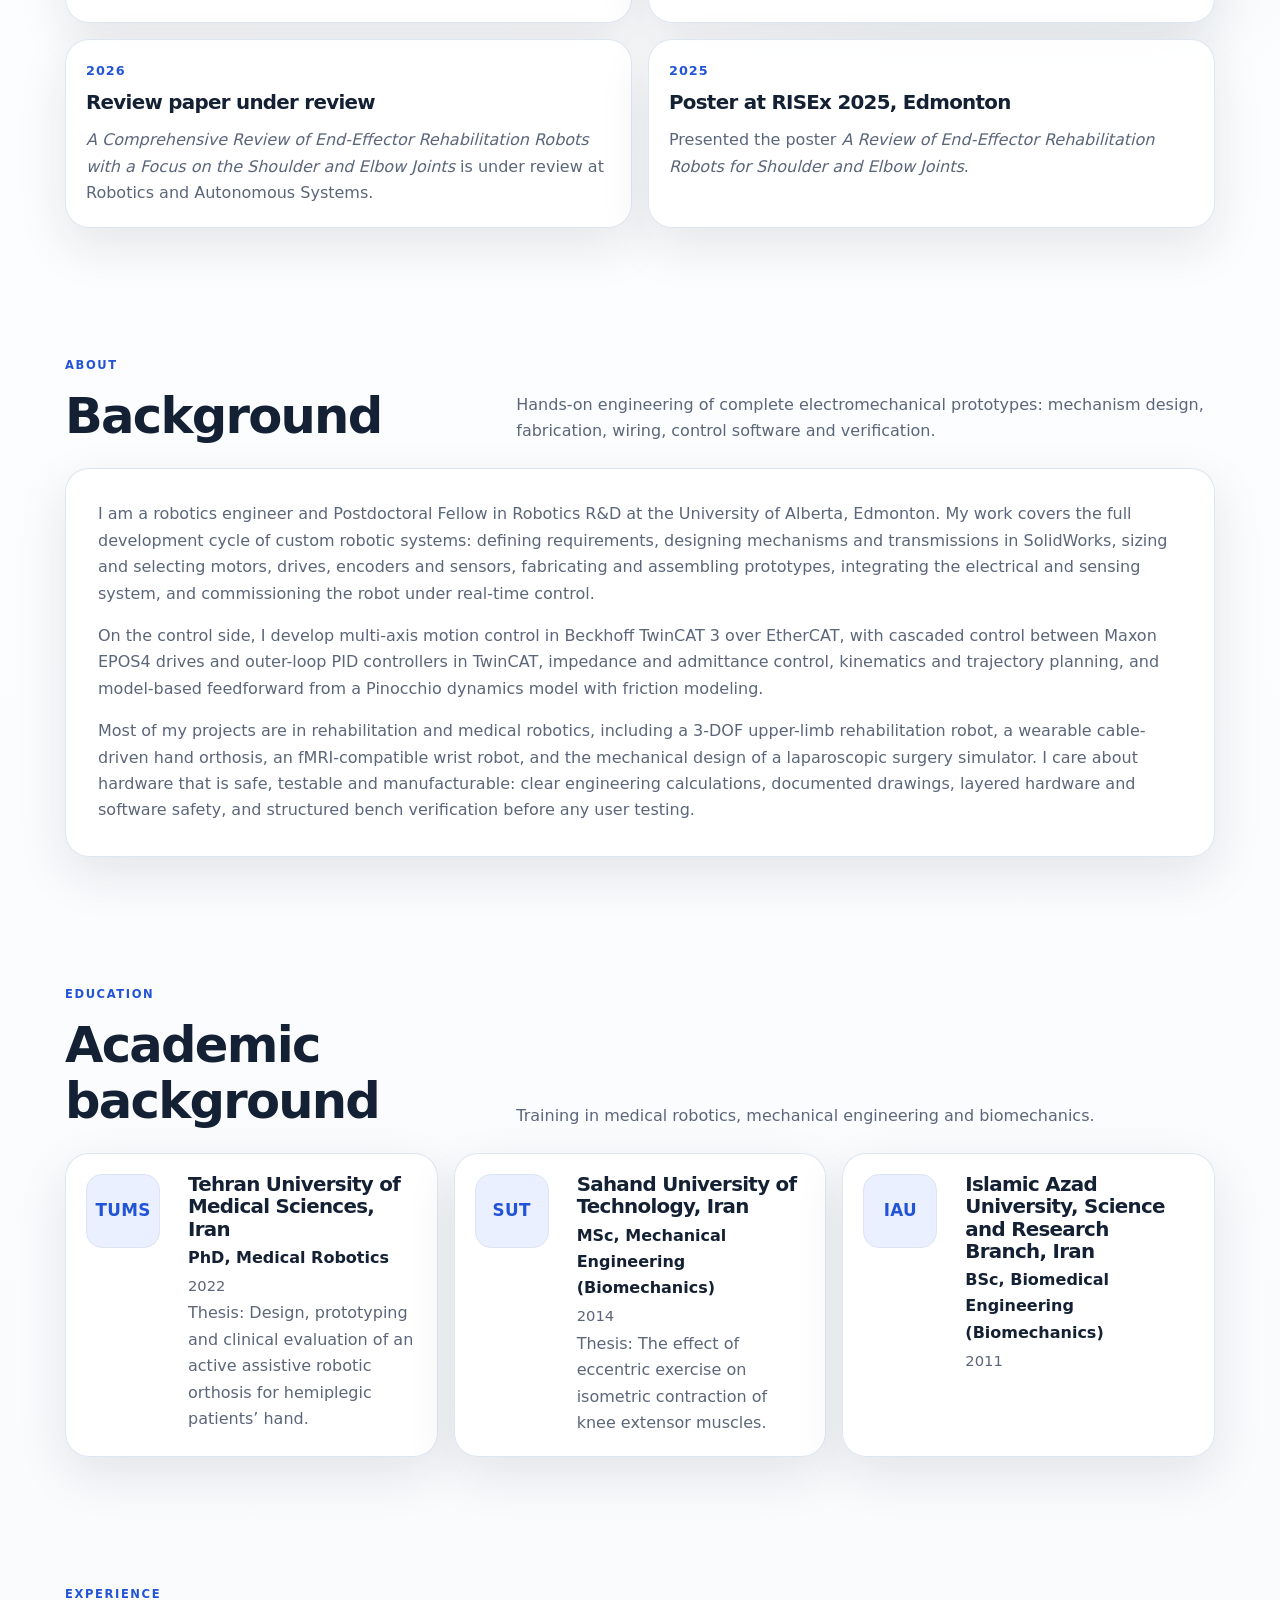
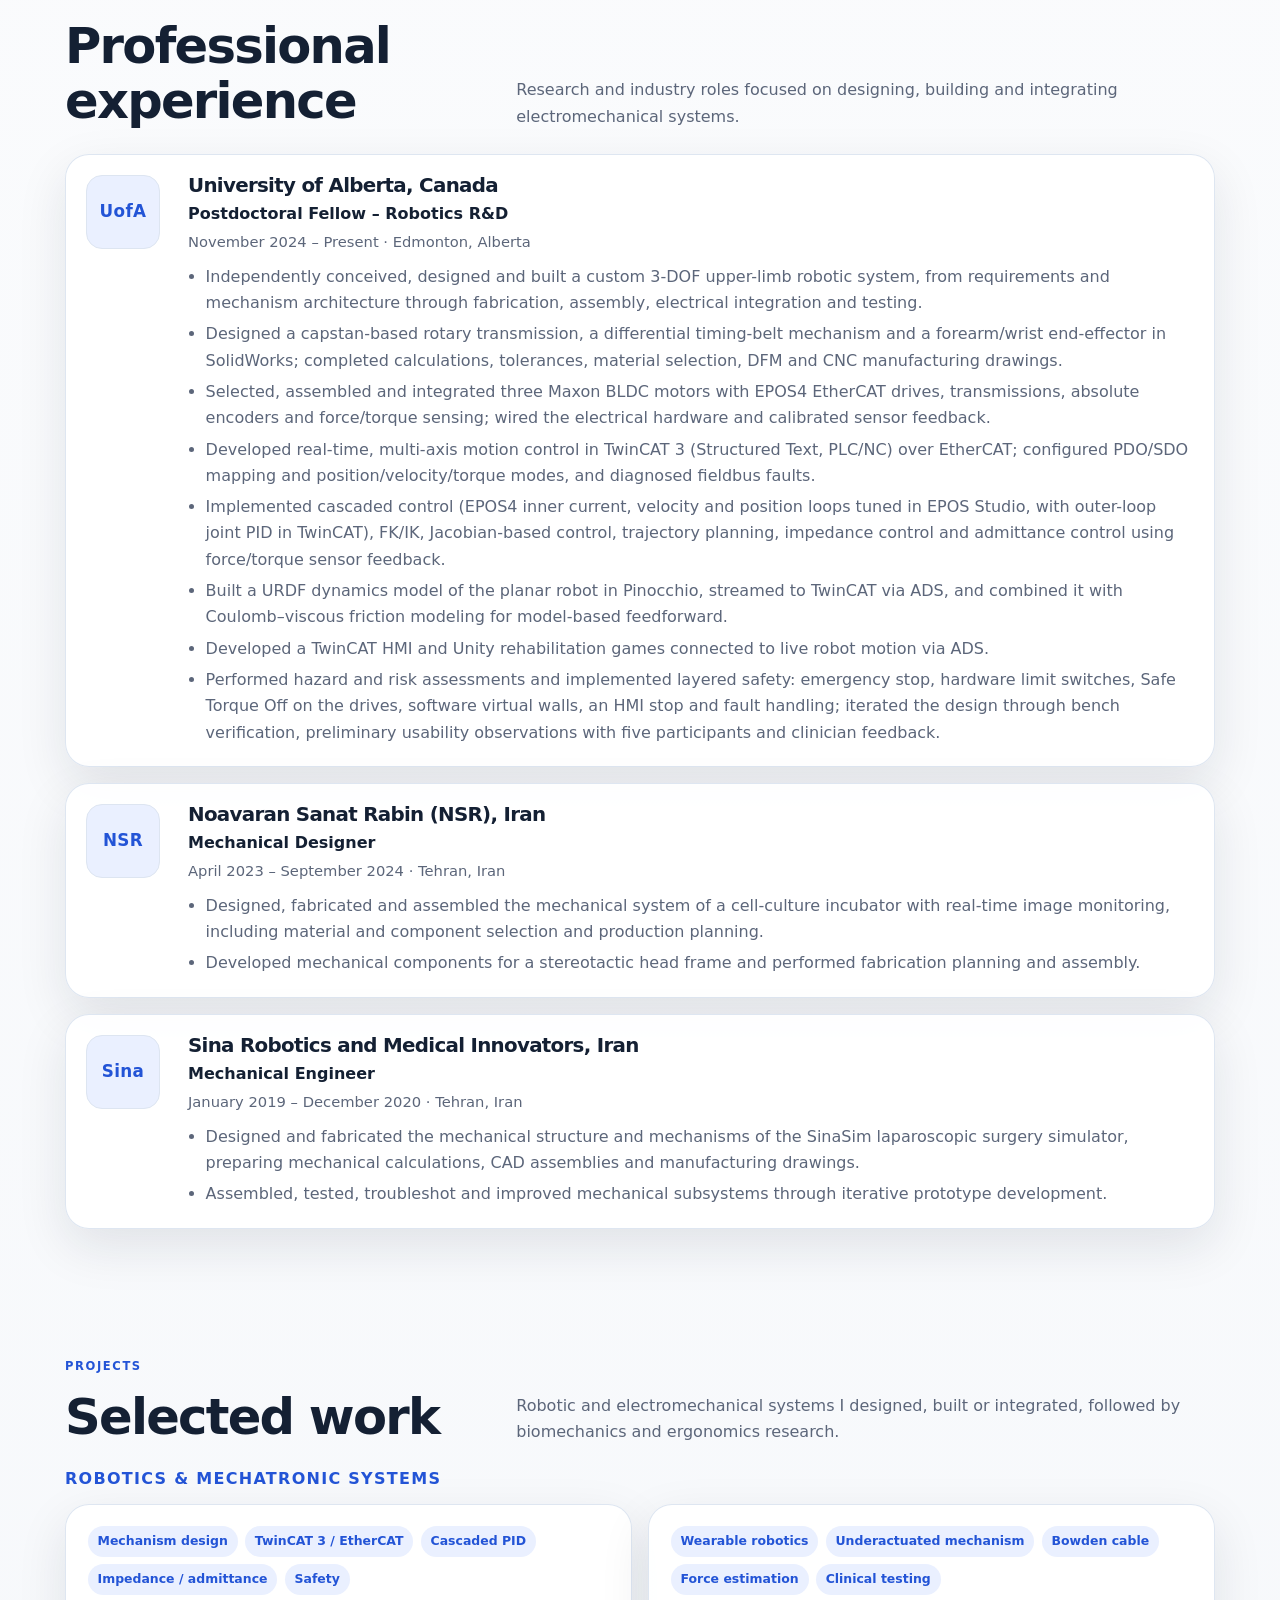
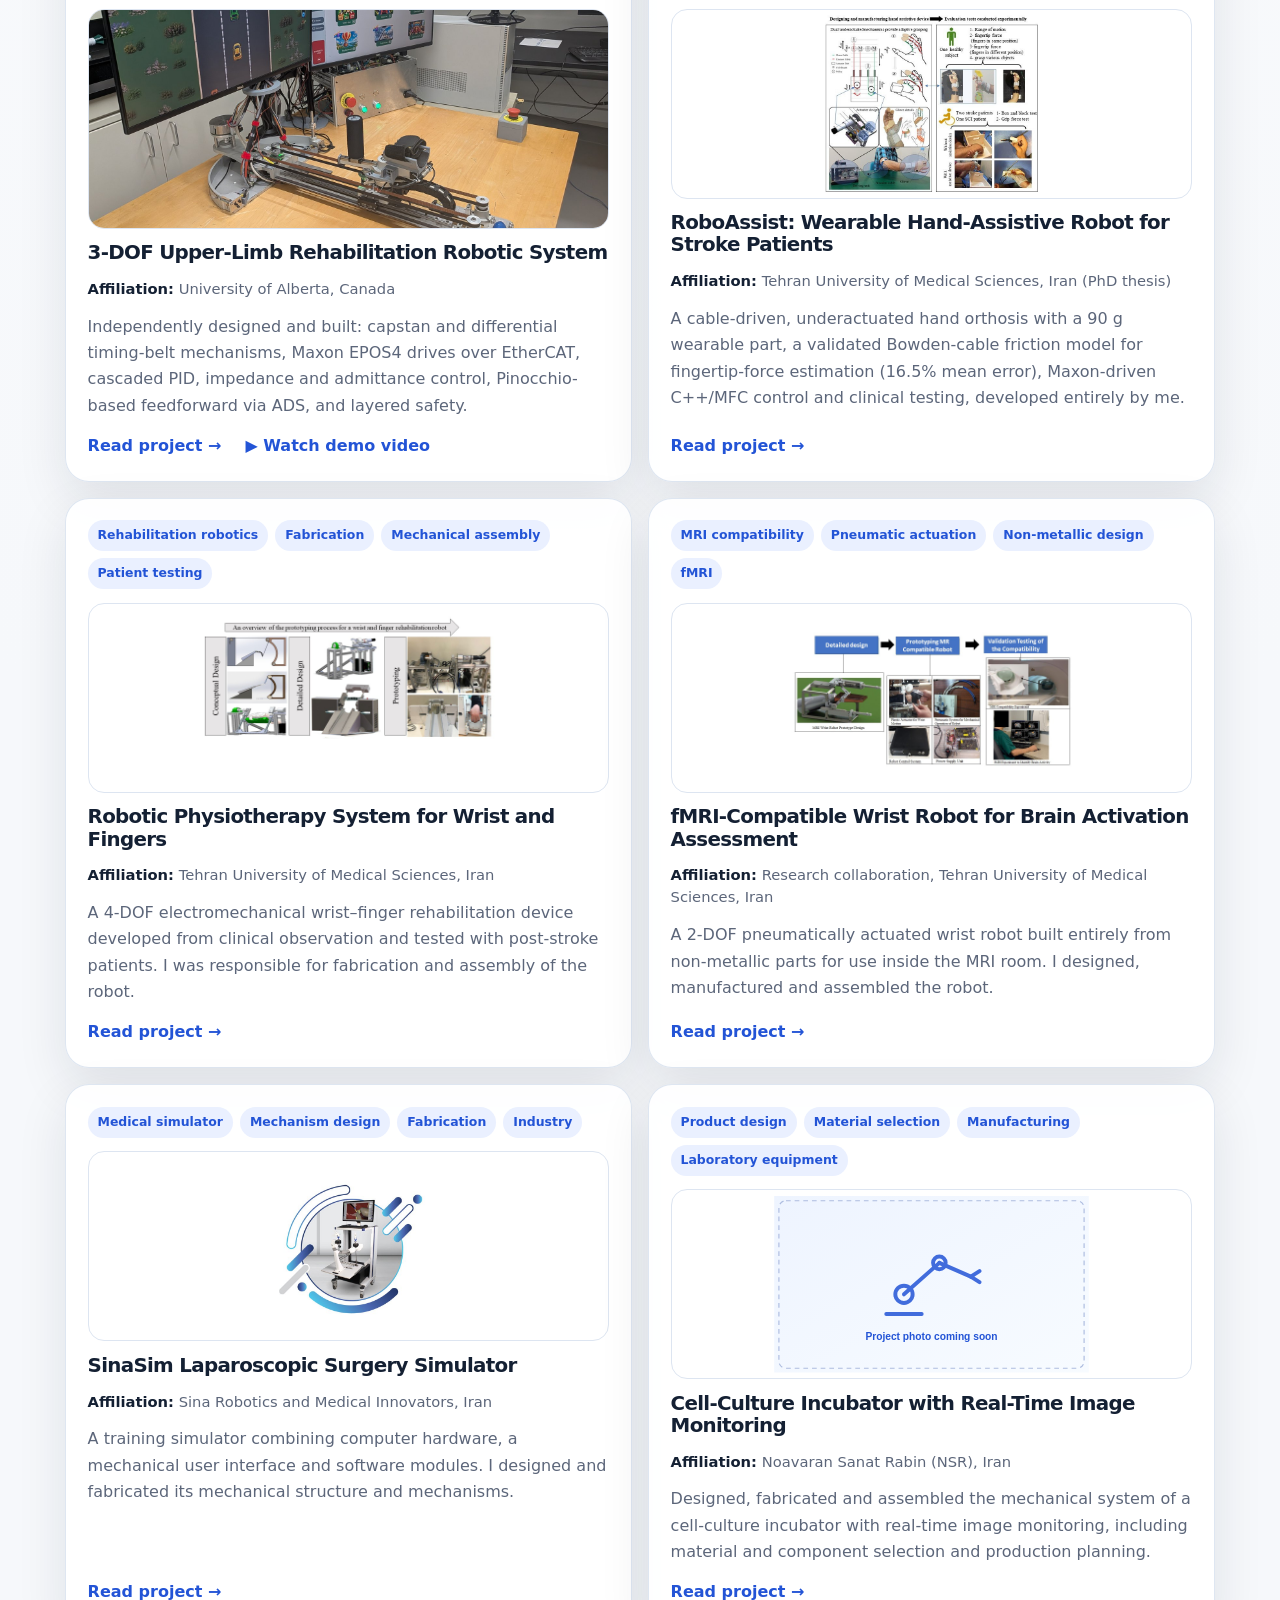
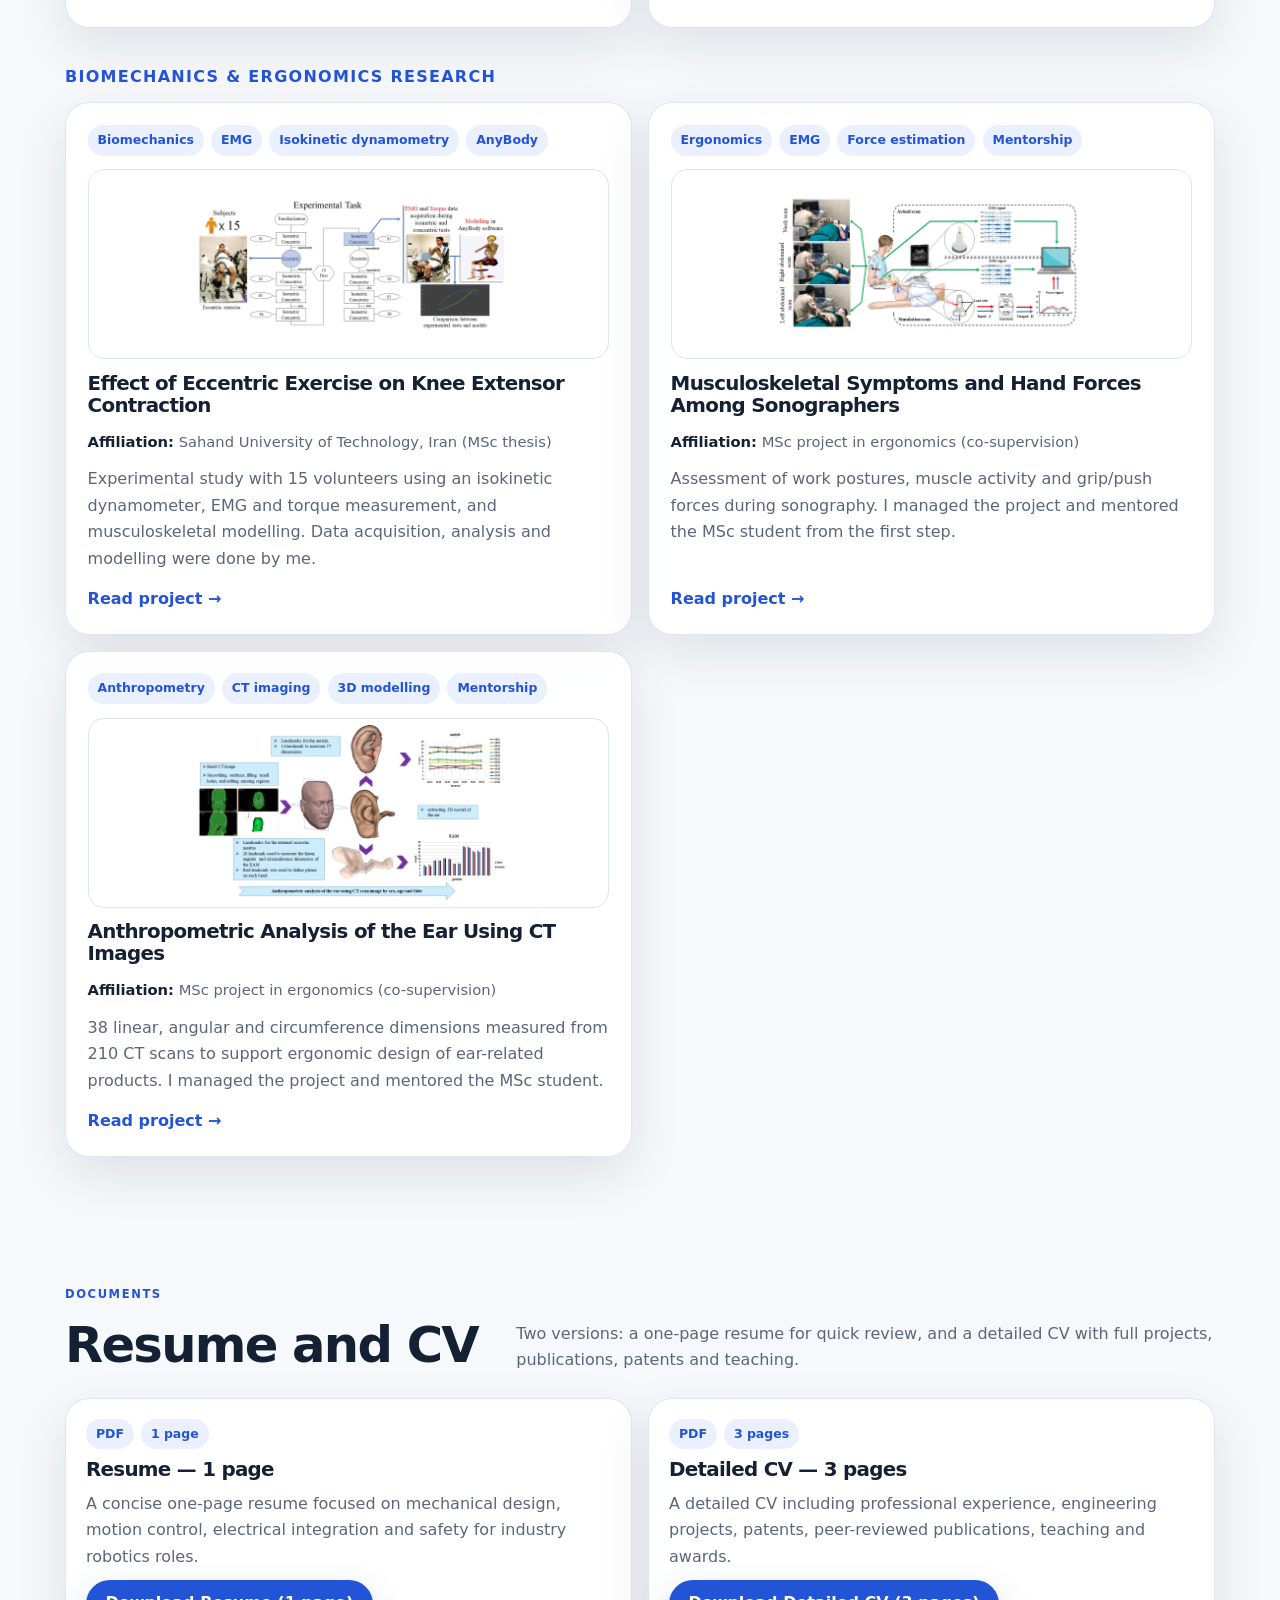
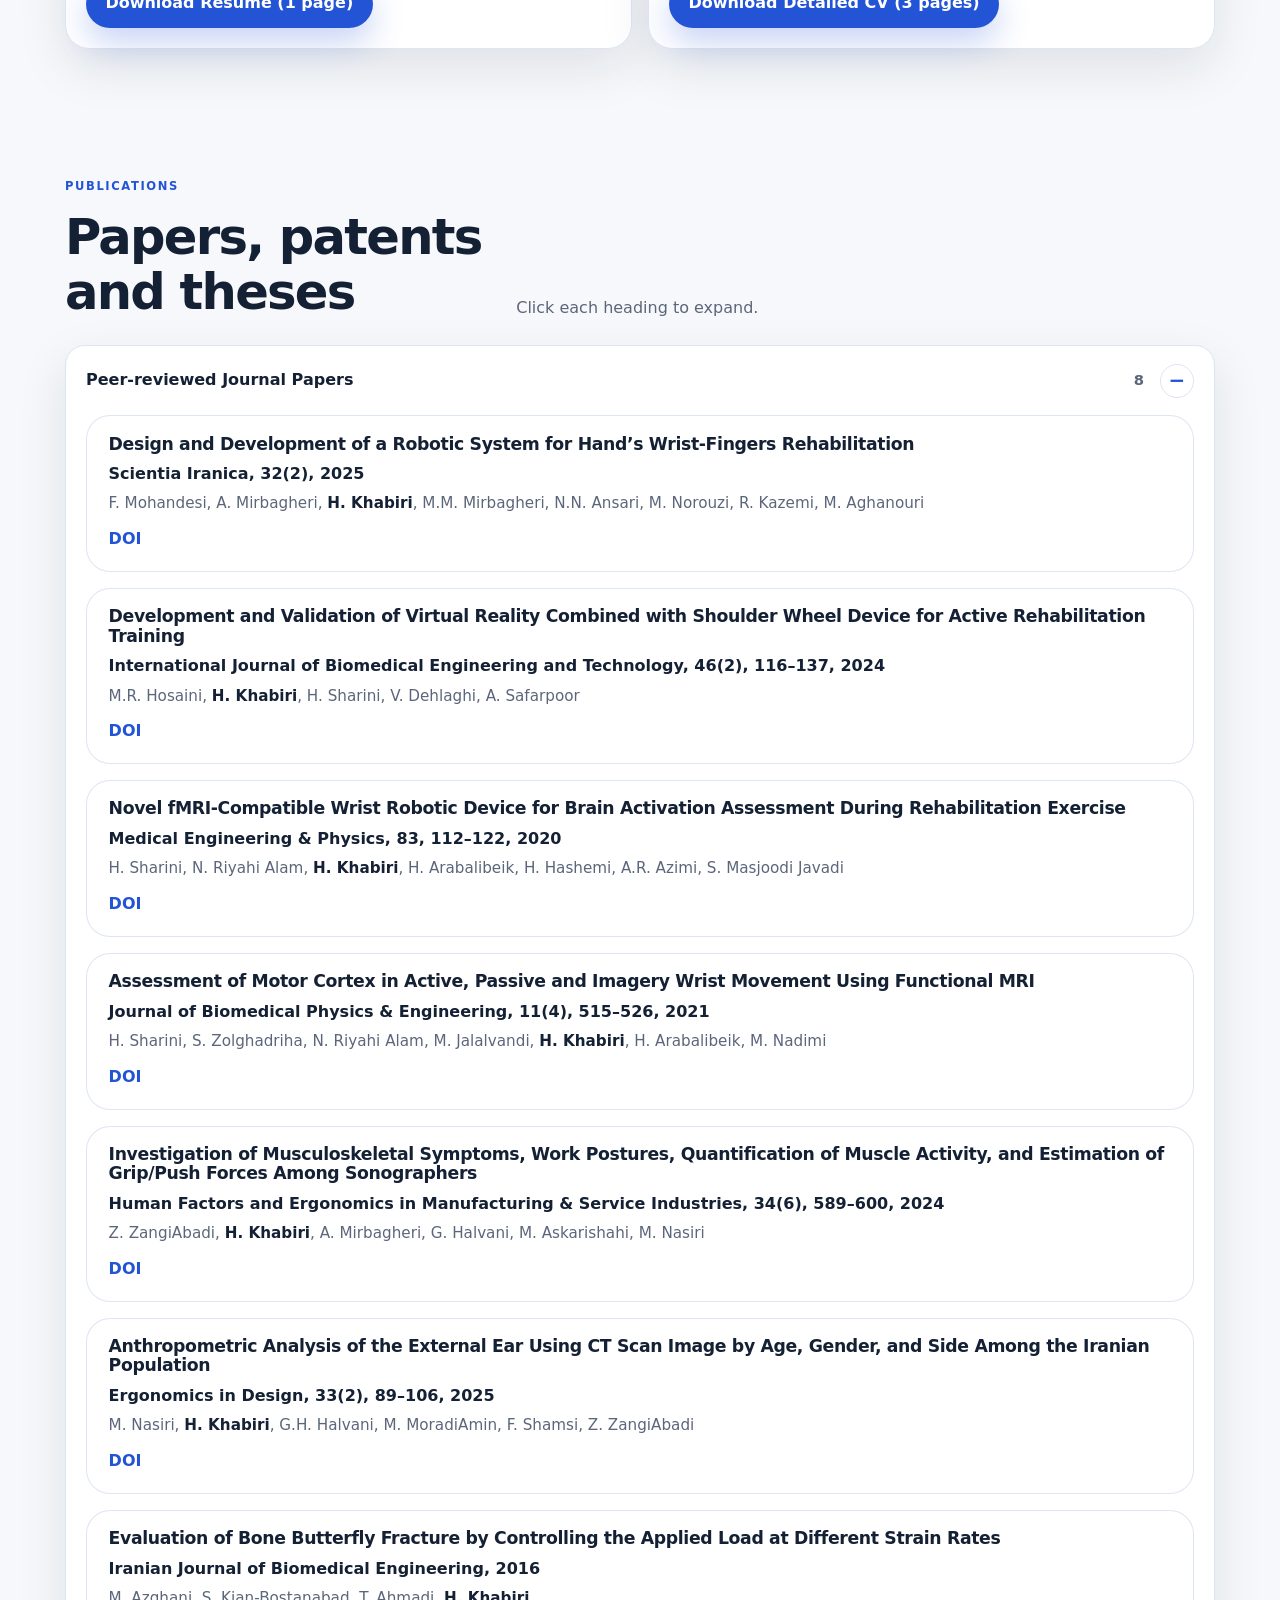
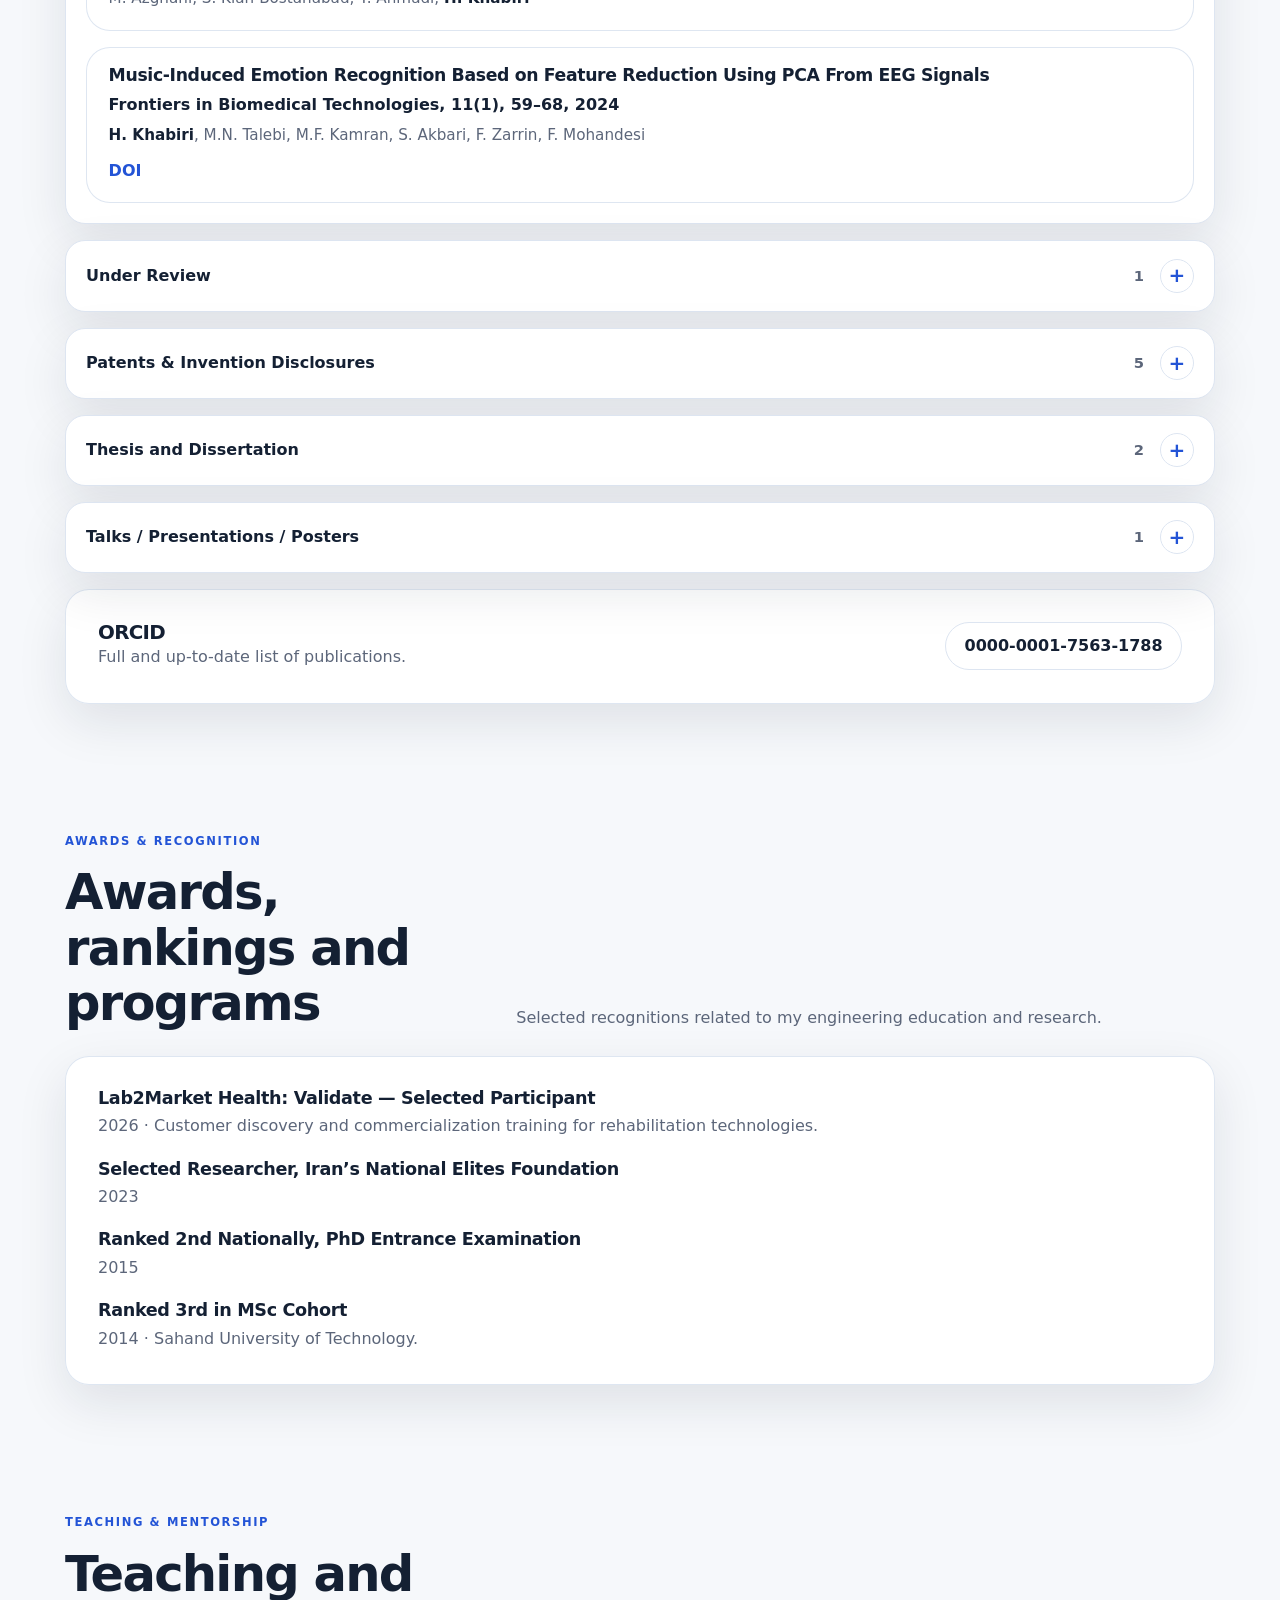
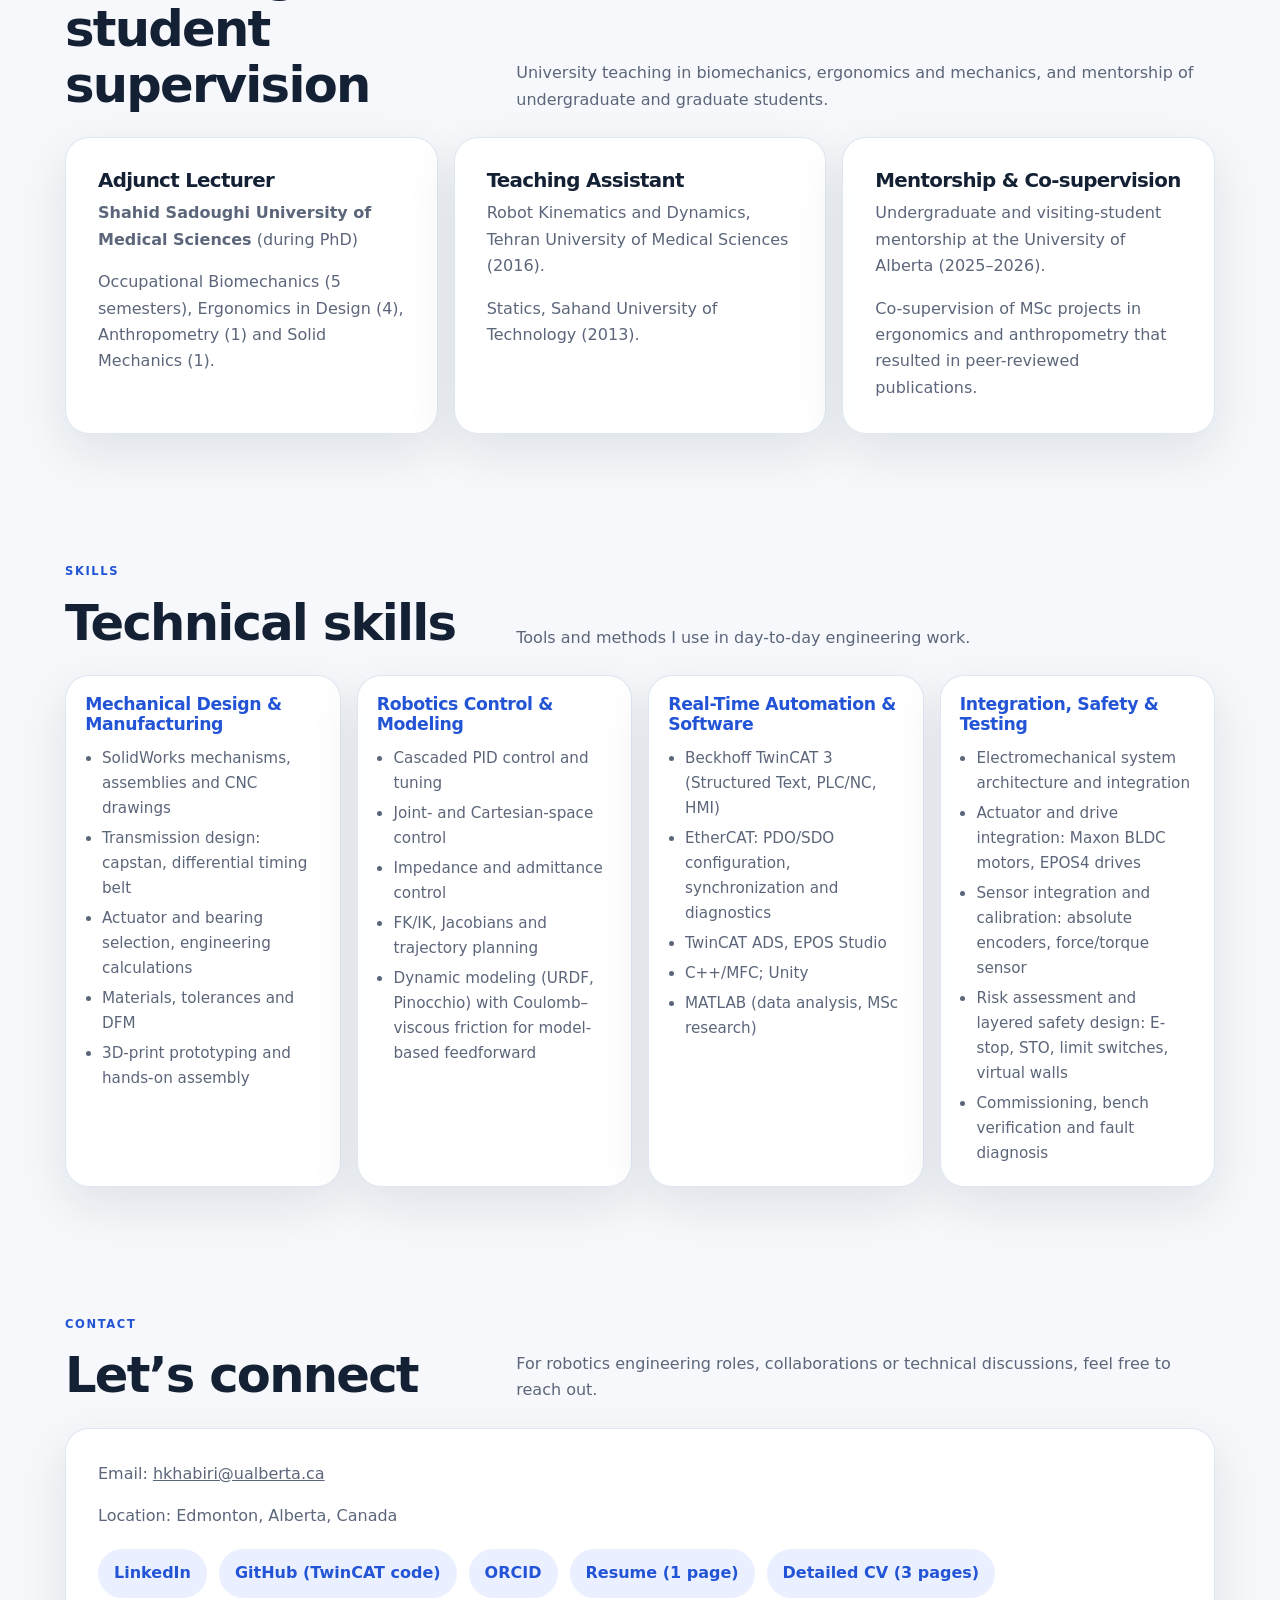
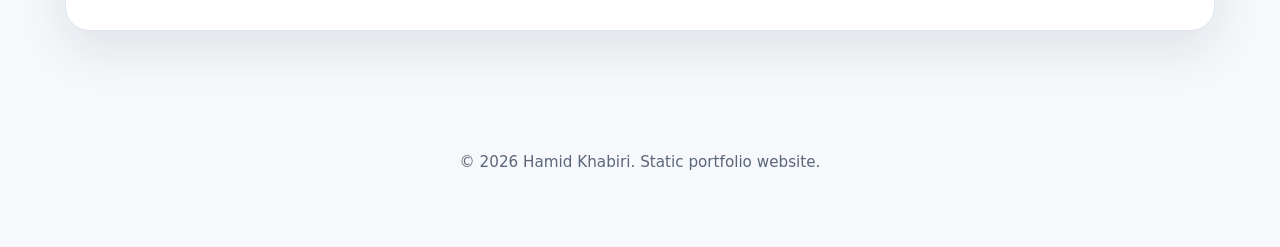
==== commit 0622b64b: "Add GoatCounter visitor statistics" ====
--- a/index.html
+++ b/index.html
@@ -95,7 +95,7 @@
       <p>Hands-on engineering of complete electromechanical prototypes: mechanism design, fabrication, wiring, control software and verification.</p>
     </div>
     <div class="content-card">
-      <p>I am a robotics engineer and Postdoctoral Fellow in Robotics R&amp;D at the University of Alberta, Edmonton. My work covers the full development cycle of custom robotic systems: defining requirements, designing mechanisms and transmissions in SolidWorks, sizing and selecting motors, drives, encoders and sensors, fabricating and assembling prototypes, wiring the electrical system, and bringing the robot up under real-time control.</p>
+      <p>I am a robotics engineer and Postdoctoral Fellow in Robotics R&amp;D at the University of Alberta, Edmonton. My work covers the full development cycle of custom robotic systems: defining requirements, designing mechanisms and transmissions in SolidWorks, sizing and selecting motors, drives, encoders and sensors, fabricating and assembling prototypes, integrating the electrical and sensing system, and commissioning the robot under real-time control.</p>
       <p>On the control side, I develop multi-axis motion control in Beckhoff TwinCAT&nbsp;3 over EtherCAT, with cascaded control between Maxon EPOS4 drives and outer-loop PID controllers in TwinCAT, impedance and admittance control, kinematics and trajectory planning, and model-based feedforward from a Pinocchio dynamics model with friction modeling.</p>
       <p>Most of my projects are in rehabilitation and medical robotics, including a 3-DOF upper-limb rehabilitation robot, a wearable cable-driven hand orthosis, an fMRI-compatible wrist robot, and the mechanical design of a laparoscopic surgery simulator. I care about hardware that is safe, testable and manufacturable: clear engineering calculations, documented drawings, layered hardware and software safety, and structured bench verification before any user testing.</p>
     </div>
@@ -579,5 +579,7 @@
 </footer>
 
 <script>document.getElementById("year").textContent = new Date().getFullYear();</script>
+<!-- Visitor statistics (GoatCounter, no cookies) -->
+<script data-goatcounter="https://hamidkhabiri.goatcounter.com/count" async src="//gc.zgo.at/count.js"></script>
 </body>
 </html>
